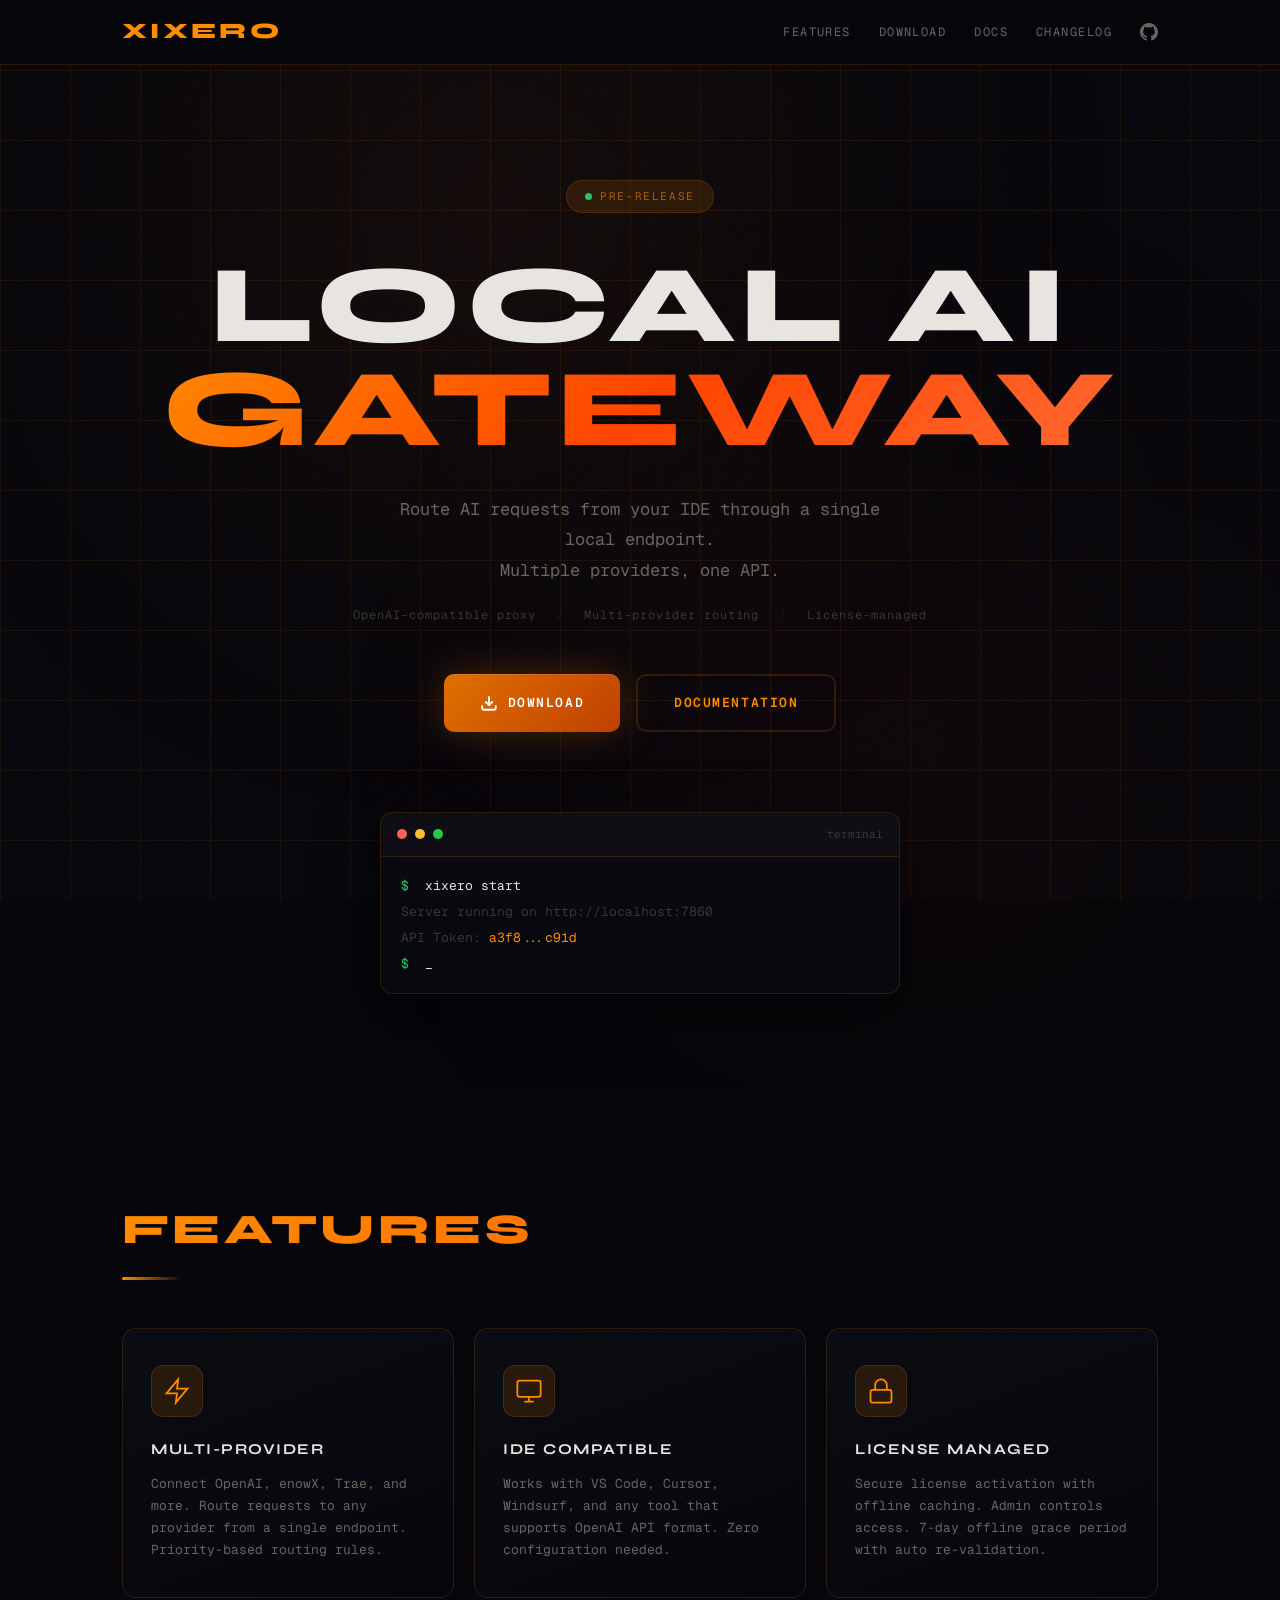
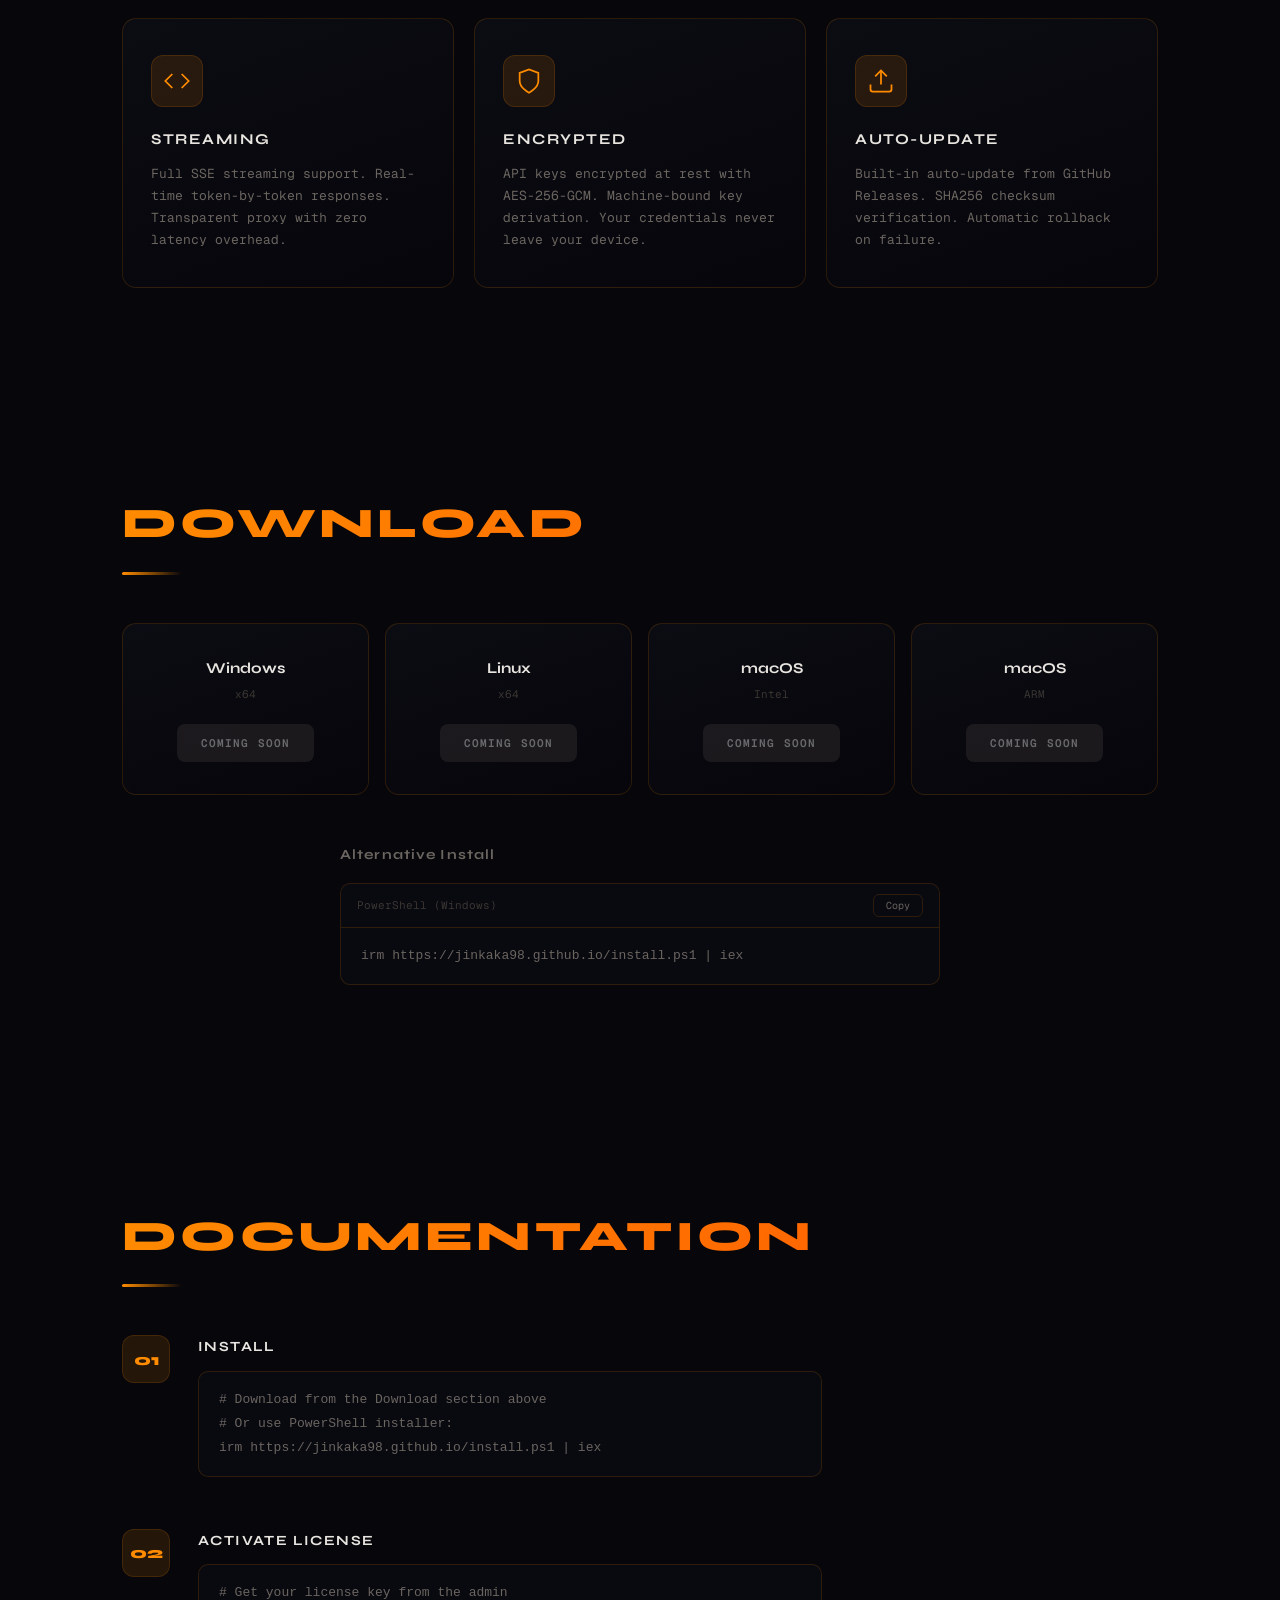
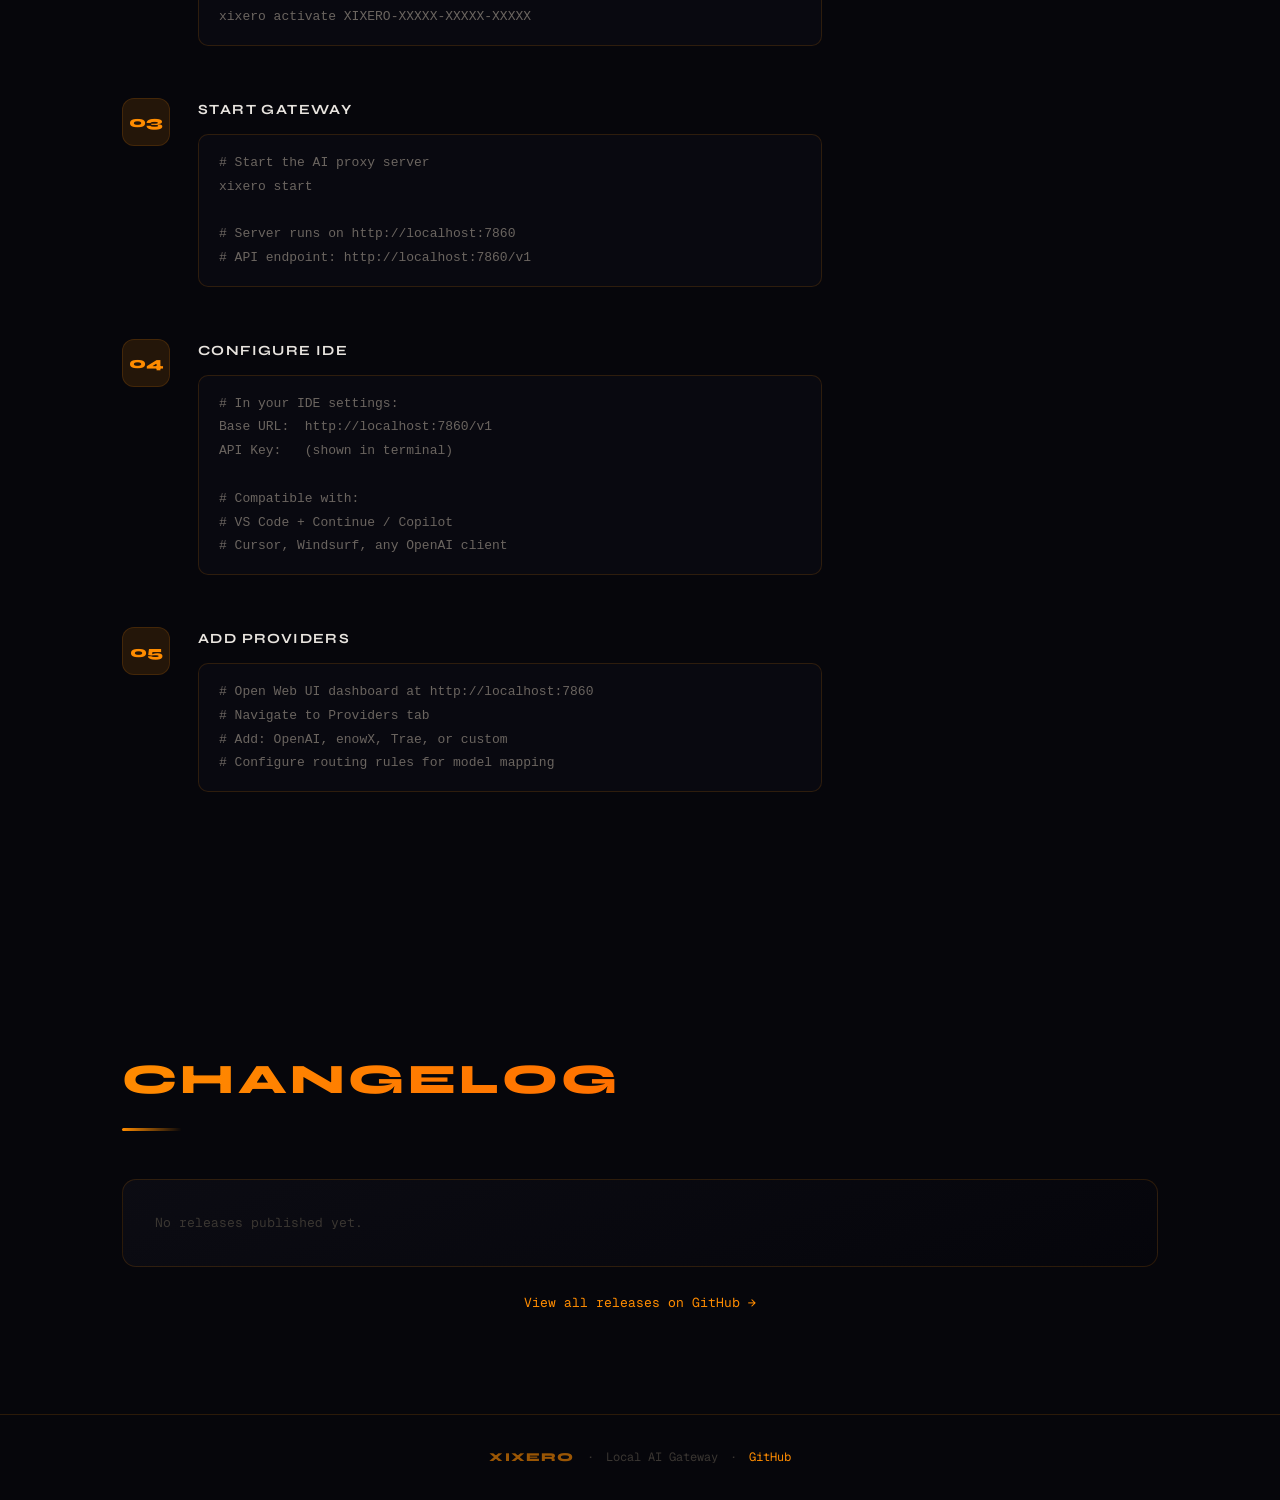
==== index.html @ 948c3a6a "up up" ====
<!DOCTYPE html>
<html lang="en">
<head>
  <meta charset="UTF-8">
  <meta name="viewport" content="width=device-width, initial-scale=1.0">
  <meta name="description" content="Xixero - Local AI Gateway. Route AI requests from your IDE through a single local endpoint. Multiple providers, one API.">
  <meta name="theme-color" content="#0a0a0f">
  <meta property="og:title" content="Xixero - Local AI Gateway">
  <meta property="og:description" content="Route AI requests from your IDE through a single local endpoint.">
  <meta property="og:type" content="website">
  <meta property="og:url" content="https://jinkaka98.github.io">
  <link rel="icon" href="icon/favicon.ico" type="image/x-icon">
  <link rel="apple-touch-icon" href="icon/apple-touch-icon.png">
  <link rel="preconnect" href="https://fonts.googleapis.com">
  <link rel="preconnect" href="https://fonts.gstatic.com" crossorigin>
  <link href="https://fonts.googleapis.com/css2?family=Syne:wght@400;600;700;800&family=Geist+Mono:wght@300;400;500;600;700&display=swap" rel="stylesheet">
  <title>Xixero - Local AI Gateway</title>
  <link rel="stylesheet" href="style.css">
</head>
<body>
  <!-- Background layers -->
  <div class="bg-grid"></div>
  <div class="bg-glow bg-glow--1"></div>
  <div class="bg-glow bg-glow--2"></div>
  <div class="bg-noise"></div>

  <!-- Navigation -->
  <nav class="nav" id="nav">
    <div class="nav__inner">
      <a href="#" class="nav__logo">XIXERO</a>
      <div class="nav__links">
        <a href="#features" class="nav__link">Features</a>
        <a href="#download" class="nav__link">Download</a>
        <a href="#docs" class="nav__link">Docs</a>
        <a href="#changelog" class="nav__link">Changelog</a>
        <a href="https://github.com/jinkaka98/xixero" target="_blank" rel="noopener" class="nav__link nav__link--gh">
          <svg width="18" height="18" viewBox="0 0 24 24" fill="currentColor"><path d="M12 0c-6.626 0-12 5.373-12 12 0 5.302 3.438 9.8 8.207 11.387.599.111.793-.261.793-.577v-2.234c-3.338.726-4.033-1.416-4.033-1.416-.546-1.387-1.333-1.756-1.333-1.756-1.089-.745.083-.729.083-.729 1.205.084 1.839 1.237 1.839 1.237 1.07 1.834 2.807 1.304 3.492.997.107-.775.418-1.305.762-1.604-2.665-.305-5.467-1.334-5.467-5.931 0-1.311.469-2.381 1.236-3.221-.124-.303-.535-1.524.117-3.176 0 0 1.008-.322 3.301 1.23.957-.266 1.983-.399 3.003-.404 1.02.005 2.047.138 3.006.404 2.291-1.552 3.297-1.23 3.297-1.23.653 1.653.242 2.874.118 3.176.77.84 1.235 1.911 1.235 3.221 0 4.609-2.807 5.624-5.479 5.921.43.372.823 1.102.823 2.222v3.293c0 .319.192.694.801.576 4.765-1.589 8.199-6.086 8.199-11.386 0-6.627-5.373-12-12-12z"/></svg>
        </a>
      </div>
    </div>
  </nav>

  <!-- Hero -->
  <section class="hero">
    <div class="hero__badge reveal" style="--delay: 0s">
      <span class="hero__badge-dot"></span>
      <span id="version-badge">LOADING...</span>
    </div>

    <h1 class="hero__title reveal" style="--delay: 0.1s">
      <span class="hero__title-line">LOCAL AI</span>
      <span class="hero__title-line hero__title-line--accent">GATEWAY</span>
    </h1>

    <p class="hero__subtitle reveal" style="--delay: 0.25s">
      Route AI requests from your IDE through a single local endpoint.<br>
      Multiple providers, one API.
    </p>

    <div class="hero__meta reveal" style="--delay: 0.35s">
      <span>OpenAI-compatible proxy</span>
      <span class="hero__meta-sep">/</span>
      <span>Multi-provider routing</span>
      <span class="hero__meta-sep">/</span>
      <span>License-managed</span>
    </div>

    <div class="hero__actions reveal" style="--delay: 0.45s">
      <a href="#download" class="btn btn--primary">
        <svg width="18" height="18" viewBox="0 0 24 24" fill="none" stroke="currentColor" stroke-width="2.5"><path d="M21 15v4a2 2 0 01-2 2H5a2 2 0 01-2-2v-4"/><polyline points="7 10 12 15 17 10"/><line x1="12" y1="15" x2="12" y2="3"/></svg>
        Download
      </a>
      <a href="#docs" class="btn btn--outline">Documentation</a>
    </div>

    <!-- Decorative terminal snippet -->
    <div class="hero__terminal reveal" style="--delay: 0.6s">
      <div class="terminal__bar">
        <span class="terminal__dot terminal__dot--r"></span>
        <span class="terminal__dot terminal__dot--y"></span>
        <span class="terminal__dot terminal__dot--g"></span>
        <span class="terminal__title">terminal</span>
      </div>
      <div class="terminal__body">
        <div class="terminal__line"><span class="t-prompt">$</span> xixero start</div>
        <div class="terminal__line t-dim">Server running on http://localhost:7860</div>
        <div class="terminal__line t-dim">API Token: <span class="t-accent">a3f8...c91d</span></div>
        <div class="terminal__line"><span class="t-prompt">$</span> <span class="t-cursor">_</span></div>
      </div>
    </div>
  </section>

  <!-- Features -->
  <section class="features" id="features">
    <h2 class="section__title reveal">FEATURES</h2>
    <div class="section__line reveal"></div>

    <div class="features__grid">
      <div class="feature-card reveal" style="--delay: 0.1s">
        <div class="feature-card__icon">
          <svg width="28" height="28" viewBox="0 0 24 24" fill="none" stroke="currentColor" stroke-width="1.5"><path d="M13 2L3 14h9l-1 8 10-12h-9l1-8z"/></svg>
        </div>
        <h3 class="feature-card__title">MULTI-PROVIDER</h3>
        <p class="feature-card__desc">Connect OpenAI, enowX, Trae, and more. Route requests to any provider from a single endpoint. Priority-based routing rules.</p>
      </div>

      <div class="feature-card reveal" style="--delay: 0.2s">
        <div class="feature-card__icon">
          <svg width="28" height="28" viewBox="0 0 24 24" fill="none" stroke="currentColor" stroke-width="1.5"><rect x="2" y="3" width="20" height="14" rx="2"/><line x1="8" y1="21" x2="16" y2="21"/><line x1="12" y1="17" x2="12" y2="21"/></svg>
        </div>
        <h3 class="feature-card__title">IDE COMPATIBLE</h3>
        <p class="feature-card__desc">Works with VS Code, Cursor, Windsurf, and any tool that supports OpenAI API format. Zero configuration needed.</p>
      </div>

      <div class="feature-card reveal" style="--delay: 0.3s">
        <div class="feature-card__icon">
          <svg width="28" height="28" viewBox="0 0 24 24" fill="none" stroke="currentColor" stroke-width="1.5"><rect x="3" y="11" width="18" height="11" rx="2"/><path d="M7 11V7a5 5 0 0110 0v4"/></svg>
        </div>
        <h3 class="feature-card__title">LICENSE MANAGED</h3>
        <p class="feature-card__desc">Secure license activation with offline caching. Admin controls access. 7-day offline grace period with auto re-validation.</p>
      </div>

      <div class="feature-card reveal" style="--delay: 0.4s">
        <div class="feature-card__icon">
          <svg width="28" height="28" viewBox="0 0 24 24" fill="none" stroke="currentColor" stroke-width="1.5"><polyline points="16 18 22 12 16 6"/><polyline points="8 6 2 12 8 18"/></svg>
        </div>
        <h3 class="feature-card__title">STREAMING</h3>
        <p class="feature-card__desc">Full SSE streaming support. Real-time token-by-token responses. Transparent proxy with zero latency overhead.</p>
      </div>

      <div class="feature-card reveal" style="--delay: 0.5s">
        <div class="feature-card__icon">
          <svg width="28" height="28" viewBox="0 0 24 24" fill="none" stroke="currentColor" stroke-width="1.5"><path d="M12 22s8-4 8-10V5l-8-3-8 3v7c0 6 8 10 8 10z"/></svg>
        </div>
        <h3 class="feature-card__title">ENCRYPTED</h3>
        <p class="feature-card__desc">API keys encrypted at rest with AES-256-GCM. Machine-bound key derivation. Your credentials never leave your device.</p>
      </div>

      <div class="feature-card reveal" style="--delay: 0.6s">
        <div class="feature-card__icon">
          <svg width="28" height="28" viewBox="0 0 24 24" fill="none" stroke="currentColor" stroke-width="1.5"><path d="M21 15v4a2 2 0 01-2 2H5a2 2 0 01-2-2v-4"/><polyline points="17 8 12 3 7 8"/><line x1="12" y1="3" x2="12" y2="15"/></svg>
        </div>
        <h3 class="feature-card__title">AUTO-UPDATE</h3>
        <p class="feature-card__desc">Built-in auto-update from GitHub Releases. SHA256 checksum verification. Automatic rollback on failure.</p>
      </div>
    </div>
  </section>

  <!-- Download -->
  <section class="download" id="download">
    <h2 class="section__title reveal">DOWNLOAD</h2>
    <div class="section__line reveal"></div>

    <div class="download__grid" id="download-grid">
      <!-- Populated by JS -->
    </div>

    <p class="download__info reveal" id="release-info"></p>

    <div class="download__alt reveal">
      <h3>Alternative Install</h3>
      <div class="code-block">
        <div class="code-block__header">
          <span>PowerShell (Windows)</span>
          <button class="code-block__copy" onclick="copyCode(this)">Copy</button>
        </div>
        <pre><code>irm https://jinkaka98.github.io/install.ps1 | iex</code></pre>
      </div>
    </div>
  </section>

  <!-- Docs -->
  <section class="docs" id="docs">
    <h2 class="section__title reveal">DOCUMENTATION</h2>
    <div class="section__line reveal"></div>

    <div class="docs__steps">
      <div class="doc-step reveal" style="--delay: 0.1s">
        <div class="doc-step__num">01</div>
        <div class="doc-step__content">
          <h3>INSTALL</h3>
          <div class="code-block">
            <pre><code># Download from the Download section above
# Or use PowerShell installer:
irm https://jinkaka98.github.io/install.ps1 | iex</code></pre>
          </div>
        </div>
      </div>

      <div class="doc-step reveal" style="--delay: 0.2s">
        <div class="doc-step__num">02</div>
        <div class="doc-step__content">
          <h3>ACTIVATE LICENSE</h3>
          <div class="code-block">
            <pre><code># Get your license key from the admin
xixero activate XIXERO-XXXXX-XXXXX-XXXXX</code></pre>
          </div>
        </div>
      </div>

      <div class="doc-step reveal" style="--delay: 0.3s">
        <div class="doc-step__num">03</div>
        <div class="doc-step__content">
          <h3>START GATEWAY</h3>
          <div class="code-block">
            <pre><code># Start the AI proxy server
xixero start

# Server runs on http://localhost:7860
# API endpoint: http://localhost:7860/v1</code></pre>
          </div>
        </div>
      </div>

      <div class="doc-step reveal" style="--delay: 0.4s">
        <div class="doc-step__num">04</div>
        <div class="doc-step__content">
          <h3>CONFIGURE IDE</h3>
          <div class="code-block">
            <pre><code># In your IDE settings:
Base URL:  http://localhost:7860/v1
API Key:   (shown in terminal)

# Compatible with:
# VS Code + Continue / Copilot
# Cursor, Windsurf, any OpenAI client</code></pre>
          </div>
        </div>
      </div>

      <div class="doc-step reveal" style="--delay: 0.5s">
        <div class="doc-step__num">05</div>
        <div class="doc-step__content">
          <h3>ADD PROVIDERS</h3>
          <div class="code-block">
            <pre><code># Open Web UI dashboard at http://localhost:7860
# Navigate to Providers tab
# Add: OpenAI, enowX, Trae, or custom
# Configure routing rules for model mapping</code></pre>
          </div>
        </div>
      </div>
    </div>
  </section>

  <!-- Changelog -->
  <section class="changelog" id="changelog">
    <h2 class="section__title reveal">CHANGELOG</h2>
    <div class="section__line reveal"></div>
    <div id="changelog-content" class="changelog__content reveal">
      <p class="changelog__loading">Loading latest release...</p>
    </div>
    <div class="changelog__link reveal">
      <a href="https://github.com/jinkaka98/xixero/releases" target="_blank" rel="noopener">View all releases on GitHub &rarr;</a>
    </div>
  </section>

  <!-- Footer -->
  <footer class="footer">
    <div class="footer__inner">
      <span class="footer__logo">XIXERO</span>
      <span class="footer__sep">&middot;</span>
      <span>Local AI Gateway</span>
      <span class="footer__sep">&middot;</span>
      <a href="https://github.com/jinkaka98/xixero" target="_blank" rel="noopener">GitHub</a>
    </div>
  </footer>

  <script src="app.js"></script>
</body>
</html>
---- style.css ----
/* ═══════════════════════════════════════════
   XIXERO — Landing Page
   Aesthetic: Cyberpunk Terminal / Industrial
   Palette: Deep void + amber/orange neon
   ═══════════════════════════════════════════ */

:root {
  --c-bg: #06060b;
  --c-surface: #0d0d14;
  --c-border: rgba(255, 140, 0, 0.15);
  --c-border-hover: rgba(255, 140, 0, 0.35);
  --c-accent: #ff8c00;
  --c-accent-dim: rgba(255, 140, 0, 0.6);
  --c-accent-glow: rgba(255, 140, 0, 0.12);
  --c-red: #ff4444;
  --c-green: #22c55e;
  --c-text: #e8e4df;
  --c-text-dim: #6b6560;
  --c-text-muted: #3a3632;
  --font-display: 'Syne', sans-serif;
  --font-mono: 'Geist Mono', 'Fira Code', 'Cascadia Code', monospace;
  --ease: cubic-bezier(0.16, 1, 0.3, 1);
  --max-w: 1100px;
}

*, *::before, *::after { box-sizing: border-box; margin: 0; padding: 0; }

html { scroll-behavior: smooth; scroll-padding-top: 80px; }

body {
  background: var(--c-bg);
  color: var(--c-text);
  font-family: var(--font-mono);
  font-size: 14px;
  line-height: 1.7;
  overflow-x: hidden;
  -webkit-font-smoothing: antialiased;
}

::selection { background: var(--c-accent); color: var(--c-bg); }

a { color: var(--c-accent); text-decoration: none; transition: color 0.2s; }
a:hover { color: #ffaa44; }

/* ─── Background Layers ─── */

.bg-grid {
  position: fixed; inset: 0; z-index: 0; opacity: 0.08; pointer-events: none;
  background-image:
    linear-gradient(to right, var(--c-accent) 1px, transparent 1px),
    linear-gradient(to bottom, var(--c-accent) 1px, transparent 1px);
  background-size: 70px 70px;
  animation: gridDrift 30s linear infinite;
}

.bg-glow {
  position: fixed; border-radius: 50%; pointer-events: none; z-index: 0;
  filter: blur(160px);
}
.bg-glow--1 { top: -10%; left: 15%; width: 600px; height: 600px; background: rgba(255, 100, 0, 0.07); }
.bg-glow--2 { bottom: -10%; right: 10%; width: 500px; height: 500px; background: rgba(200, 50, 0, 0.06); }

.bg-noise {
  position: fixed; inset: 0; z-index: 1; pointer-events: none; opacity: 0.03;
  background-image: url("data:image/svg+xml,%3Csvg viewBox='0 0 256 256' xmlns='http://www.w3.org/2000/svg'%3E%3Cfilter id='n'%3E%3CfeTurbulence type='fractalNoise' baseFrequency='0.9' numOctaves='4' stitchTiles='stitch'/%3E%3C/filter%3E%3Crect width='100%25' height='100%25' filter='url(%23n)'/%3E%3C/svg%3E");
  background-repeat: repeat;
  background-size: 256px;
}

/* ─── Navigation ─── */

.nav {
  position: fixed; top: 0; left: 0; right: 0; z-index: 100;
  border-bottom: 1px solid var(--c-border);
  background: rgba(6, 6, 11, 0.8);
  backdrop-filter: blur(20px); -webkit-backdrop-filter: blur(20px);
}

.nav__inner {
  max-width: var(--max-w); margin: 0 auto; padding: 0 32px;
  display: flex; align-items: center; justify-content: space-between;
  height: 64px;
}

.nav__logo {
  font-family: var(--font-display); font-weight: 800; font-size: 22px;
  letter-spacing: 0.15em; color: var(--c-accent) !important;
}

.nav__links { display: flex; align-items: center; gap: 28px; }

.nav__link {
  font-size: 12px; text-transform: uppercase; letter-spacing: 0.12em;
  color: var(--c-text-dim) !important; transition: color 0.25s;
}
.nav__link:hover { color: var(--c-text) !important; }
.nav__link--gh { display: flex; }

/* ─── Hero ─── */

.hero {
  position: relative; z-index: 2;
  max-width: var(--max-w); margin: 0 auto; padding: 180px 32px 100px;
  text-align: center;
}

.hero__badge {
  display: inline-flex; align-items: center; gap: 8px;
  padding: 6px 18px; border-radius: 100px;
  background: var(--c-accent-glow); border: 1px solid var(--c-border);
  font-size: 11px; letter-spacing: 0.15em; text-transform: uppercase;
  color: var(--c-accent-dim); margin-bottom: 40px;
}

.hero__badge-dot {
  width: 7px; height: 7px; border-radius: 50%;
  background: var(--c-green);
  animation: pulse 2s ease-in-out infinite;
}

.hero__title {
  font-family: var(--font-display); font-weight: 800;
  line-height: 0.95; margin-bottom: 32px;
}

.hero__title-line {
  display: block; font-size: clamp(52px, 10vw, 110px);
  letter-spacing: 0.04em; color: var(--c-text);
}

.hero__title-line--accent {
  background: linear-gradient(135deg, #ff8c00, #ff4500, #ff6b35);
  -webkit-background-clip: text; background-clip: text;
  -webkit-text-fill-color: transparent;
}

.hero__subtitle {
  font-size: 17px; color: var(--c-text-dim); max-width: 520px;
  margin: 0 auto 20px; line-height: 1.8; font-family: var(--font-mono);
}

.hero__meta {
  font-size: 12px; color: var(--c-text-muted); letter-spacing: 0.08em;
  margin-bottom: 48px;
}
.hero__meta-sep { margin: 0 12px; opacity: 0.4; }

.hero__actions { display: flex; gap: 16px; justify-content: center; margin-bottom: 80px; }

/* ─── Buttons ─── */

.btn {
  display: inline-flex; align-items: center; gap: 10px;
  padding: 16px 36px; border-radius: 10px;
  font-family: var(--font-mono); font-size: 13px; font-weight: 600;
  text-transform: uppercase; letter-spacing: 0.12em;
  transition: all 0.3s var(--ease); cursor: pointer; border: none;
}

.btn--primary {
  background: linear-gradient(135deg, #e07000, #c04000);
  color: #fff;
  box-shadow: 0 0 40px rgba(255, 120, 0, 0.25), inset 0 1px 0 rgba(255,255,255,0.1);
}
.btn--primary:hover {
  color: #fff !important;
  box-shadow: 0 0 60px rgba(255, 120, 0, 0.4), inset 0 1px 0 rgba(255,255,255,0.15);
  transform: translateY(-2px);
}

.btn--outline {
  background: transparent; color: var(--c-accent) !important;
  border: 2px solid var(--c-border);
}
.btn--outline:hover {
  border-color: var(--c-border-hover);
  background: var(--c-accent-glow);
  transform: translateY(-2px);
}

/* ─── Terminal ─── */

.hero__terminal {
  max-width: 520px; margin: 0 auto;
  border: 1px solid var(--c-border); border-radius: 12px;
  overflow: hidden; text-align: left;
  background: rgba(10, 10, 18, 0.7);
  backdrop-filter: blur(10px);
  box-shadow: 0 20px 60px rgba(0,0,0,0.5);
}

.terminal__bar {
  display: flex; align-items: center; gap: 8px;
  padding: 12px 16px; border-bottom: 1px solid var(--c-border);
  background: rgba(255,255,255,0.02);
}

.terminal__dot { width: 10px; height: 10px; border-radius: 50%; }
.terminal__dot--r { background: #ff5f57; }
.terminal__dot--y { background: #febc2e; }
.terminal__dot--g { background: #28c840; }
.terminal__title { margin-left: auto; font-size: 11px; color: var(--c-text-muted); }

.terminal__body { padding: 16px 20px; }
.terminal__line { padding: 2px 0; font-size: 13px; }
.t-prompt { color: var(--c-green); margin-right: 8px; }
.t-dim { color: var(--c-text-muted); }
.t-accent { color: var(--c-accent); }
.t-cursor { animation: blink 1s step-end infinite; }

/* ─── Sections ─── */

.section__title {
  font-family: var(--font-display); font-weight: 800;
  font-size: clamp(28px, 5vw, 42px); letter-spacing: 0.08em;
  background: linear-gradient(135deg, #ff8c00, #ff5500);
  -webkit-background-clip: text; background-clip: text;
  -webkit-text-fill-color: transparent;
}

.section__line {
  width: 60px; height: 3px; border-radius: 3px;
  background: linear-gradient(90deg, var(--c-accent), transparent);
  margin-top: 12px; margin-bottom: 48px;
}

/* ─── Features ─── */

.features {
  position: relative; z-index: 2;
  max-width: var(--max-w); margin: 0 auto; padding: 100px 32px;
}

.features__grid {
  display: grid; grid-template-columns: repeat(3, 1fr); gap: 20px;
}

.feature-card {
  padding: 36px 28px; border-radius: 14px;
  border: 1px solid var(--c-border);
  background: linear-gradient(160deg, rgba(13,13,20,0.9), rgba(6,6,11,0.9));
  transition: all 0.35s var(--ease);
  position: relative; overflow: hidden;
}

.feature-card::before {
  content: ''; position: absolute; top: 0; right: 0;
  width: 120px; height: 120px; border-radius: 50%;
  background: var(--c-accent-glow); filter: blur(50px);
  opacity: 0; transition: opacity 0.4s;
}

.feature-card:hover {
  border-color: var(--c-border-hover);
  transform: translateY(-4px);
}
.feature-card:hover::before { opacity: 1; }

.feature-card__icon {
  width: 52px; height: 52px; border-radius: 12px;
  display: flex; align-items: center; justify-content: center;
  background: var(--c-accent-glow); border: 1px solid var(--c-border);
  color: var(--c-accent); margin-bottom: 20px;
}

.feature-card__title {
  font-family: var(--font-display); font-weight: 700;
  font-size: 15px; letter-spacing: 0.1em; margin-bottom: 10px;
}

.feature-card__desc { font-size: 13px; color: var(--c-text-dim); line-height: 1.7; }

/* ─── Download ─── */

.download {
  position: relative; z-index: 2;
  max-width: var(--max-w); margin: 0 auto; padding: 100px 32px;
}

.download__grid {
  display: grid; grid-template-columns: repeat(4, 1fr); gap: 16px;
  margin-bottom: 24px;
}

.dl-card {
  padding: 32px 20px; border-radius: 14px; text-align: center;
  border: 1px solid var(--c-border);
  background: linear-gradient(160deg, rgba(13,13,20,0.9), rgba(6,6,11,0.9));
  transition: all 0.3s var(--ease);
}
.dl-card:hover { border-color: var(--c-border-hover); transform: translateY(-3px); }

.dl-card__os { font-family: var(--font-display); font-weight: 700; font-size: 15px; margin-bottom: 4px; }
.dl-card__arch { font-size: 11px; color: var(--c-text-muted); margin-bottom: 20px; }

.dl-card__btn {
  display: inline-block; padding: 10px 24px; border-radius: 8px;
  font-size: 11px; font-weight: 600; letter-spacing: 0.1em; text-transform: uppercase;
  background: linear-gradient(135deg, #e07000, #c04000);
  color: #fff !important; transition: all 0.25s;
}
.dl-card__btn:hover { box-shadow: 0 0 25px rgba(255,120,0,0.3); transform: translateY(-1px); }
.dl-card__btn--disabled { background: var(--c-text-muted); pointer-events: none; opacity: 0.4; }

.download__info { text-align: center; font-size: 12px; color: var(--c-text-muted); }

.download__alt {
  max-width: 600px; margin: 48px auto 0;
}
.download__alt h3 {
  font-family: var(--font-display); font-size: 14px; letter-spacing: 0.08em;
  color: var(--c-text-dim); margin-bottom: 16px;
}

/* ─── Code Block ─── */

.code-block {
  border: 1px solid var(--c-border); border-radius: 10px; overflow: hidden;
  background: rgba(10, 10, 18, 0.8); margin-bottom: 16px;
}

.code-block__header {
  display: flex; justify-content: space-between; align-items: center;
  padding: 10px 16px; border-bottom: 1px solid var(--c-border);
  font-size: 11px; color: var(--c-text-muted);
}

.code-block__copy {
  background: none; border: 1px solid var(--c-border); border-radius: 6px;
  padding: 4px 12px; font-size: 10px; color: var(--c-text-dim);
  cursor: pointer; font-family: var(--font-mono); transition: all 0.2s;
}
.code-block__copy:hover { border-color: var(--c-accent); color: var(--c-accent); }

.code-block pre { padding: 16px 20px; overflow-x: auto; }
.code-block code { font-size: 13px; color: var(--c-text-dim); line-height: 1.8; }

/* ─── Docs ─── */

.docs {
  position: relative; z-index: 2;
  max-width: var(--max-w); margin: 0 auto; padding: 100px 32px;
}

.docs__steps { max-width: 700px; }

.doc-step {
  display: flex; gap: 28px; margin-bottom: 36px;
}

.doc-step__num {
  flex-shrink: 0; width: 48px; height: 48px; border-radius: 12px;
  display: flex; align-items: center; justify-content: center;
  background: var(--c-accent-glow); border: 1px solid var(--c-border);
  font-family: var(--font-display); font-weight: 800; font-size: 16px;
  color: var(--c-accent);
}

.doc-step__content { flex: 1; }
.doc-step__content h3 {
  font-family: var(--font-display); font-size: 14px; font-weight: 700;
  letter-spacing: 0.1em; margin-bottom: 12px;
}

/* ─── Changelog ─── */

.changelog {
  position: relative; z-index: 2;
  max-width: var(--max-w); margin: 0 auto; padding: 100px 32px;
}

.changelog__content {
  border: 1px solid var(--c-border); border-radius: 14px;
  background: linear-gradient(160deg, rgba(13,13,20,0.9), rgba(6,6,11,0.9));
  padding: 32px; margin-bottom: 24px;
}

.changelog__tag {
  display: inline-block; padding: 4px 14px; border-radius: 6px;
  background: var(--c-accent-glow); border: 1px solid var(--c-border);
  font-size: 13px; font-weight: 700; color: var(--c-accent);
  margin-right: 12px;
}

.changelog__date { font-size: 12px; color: var(--c-text-muted); }

.changelog__body {
  margin-top: 20px; font-size: 13px; color: var(--c-text-dim);
  line-height: 1.8; white-space: pre-wrap;
}

.changelog__loading { color: var(--c-text-muted); font-size: 13px; }

.changelog__link { text-align: center; }
.changelog__link a { font-size: 13px; }

/* ─── Footer ─── */

.footer {
  position: relative; z-index: 2;
  border-top: 1px solid var(--c-border);
  padding: 32px;
}

.footer__inner {
  max-width: var(--max-w); margin: 0 auto;
  display: flex; align-items: center; justify-content: center; gap: 12px;
  font-size: 12px; color: var(--c-text-muted);
}

.footer__logo {
  font-family: var(--font-display); font-weight: 800;
  letter-spacing: 0.1em; color: var(--c-accent-dim);
}

/* ─── Reveal Animation ─── */

.reveal {
  opacity: 0; transform: translateY(28px);
  transition: opacity 0.7s var(--ease), transform 0.7s var(--ease);
  transition-delay: var(--delay, 0s);
}
.reveal.visible { opacity: 1; transform: translateY(0); }

/* ─── Keyframes ─── */

@keyframes gridDrift {
  0% { transform: translate(0, 0); }
  100% { transform: translate(70px, 70px); }
}

@keyframes pulse {
  0%, 100% { opacity: 1; }
  50% { opacity: 0.4; }
}

@keyframes blink {
  0%, 100% { opacity: 1; }
  50% { opacity: 0; }
}

/* ─── Responsive ─── */

@media (max-width: 900px) {
  .features__grid { grid-template-columns: repeat(2, 1fr); }
  .download__grid { grid-template-columns: repeat(2, 1fr); }
}

@media (max-width: 600px) {
  .nav__links { gap: 16px; }
  .nav__link { font-size: 10px; }
  .hero { padding: 140px 20px 60px; }
  .hero__actions { flex-direction: column; align-items: center; }
  .features, .download, .docs, .changelog { padding: 60px 20px; }
  .features__grid { grid-template-columns: 1fr; }
  .download__grid { grid-template-columns: 1fr 1fr; }
  .doc-step { flex-direction: column; gap: 12px; }
  .hero__terminal { margin: 0 -8px; }
}
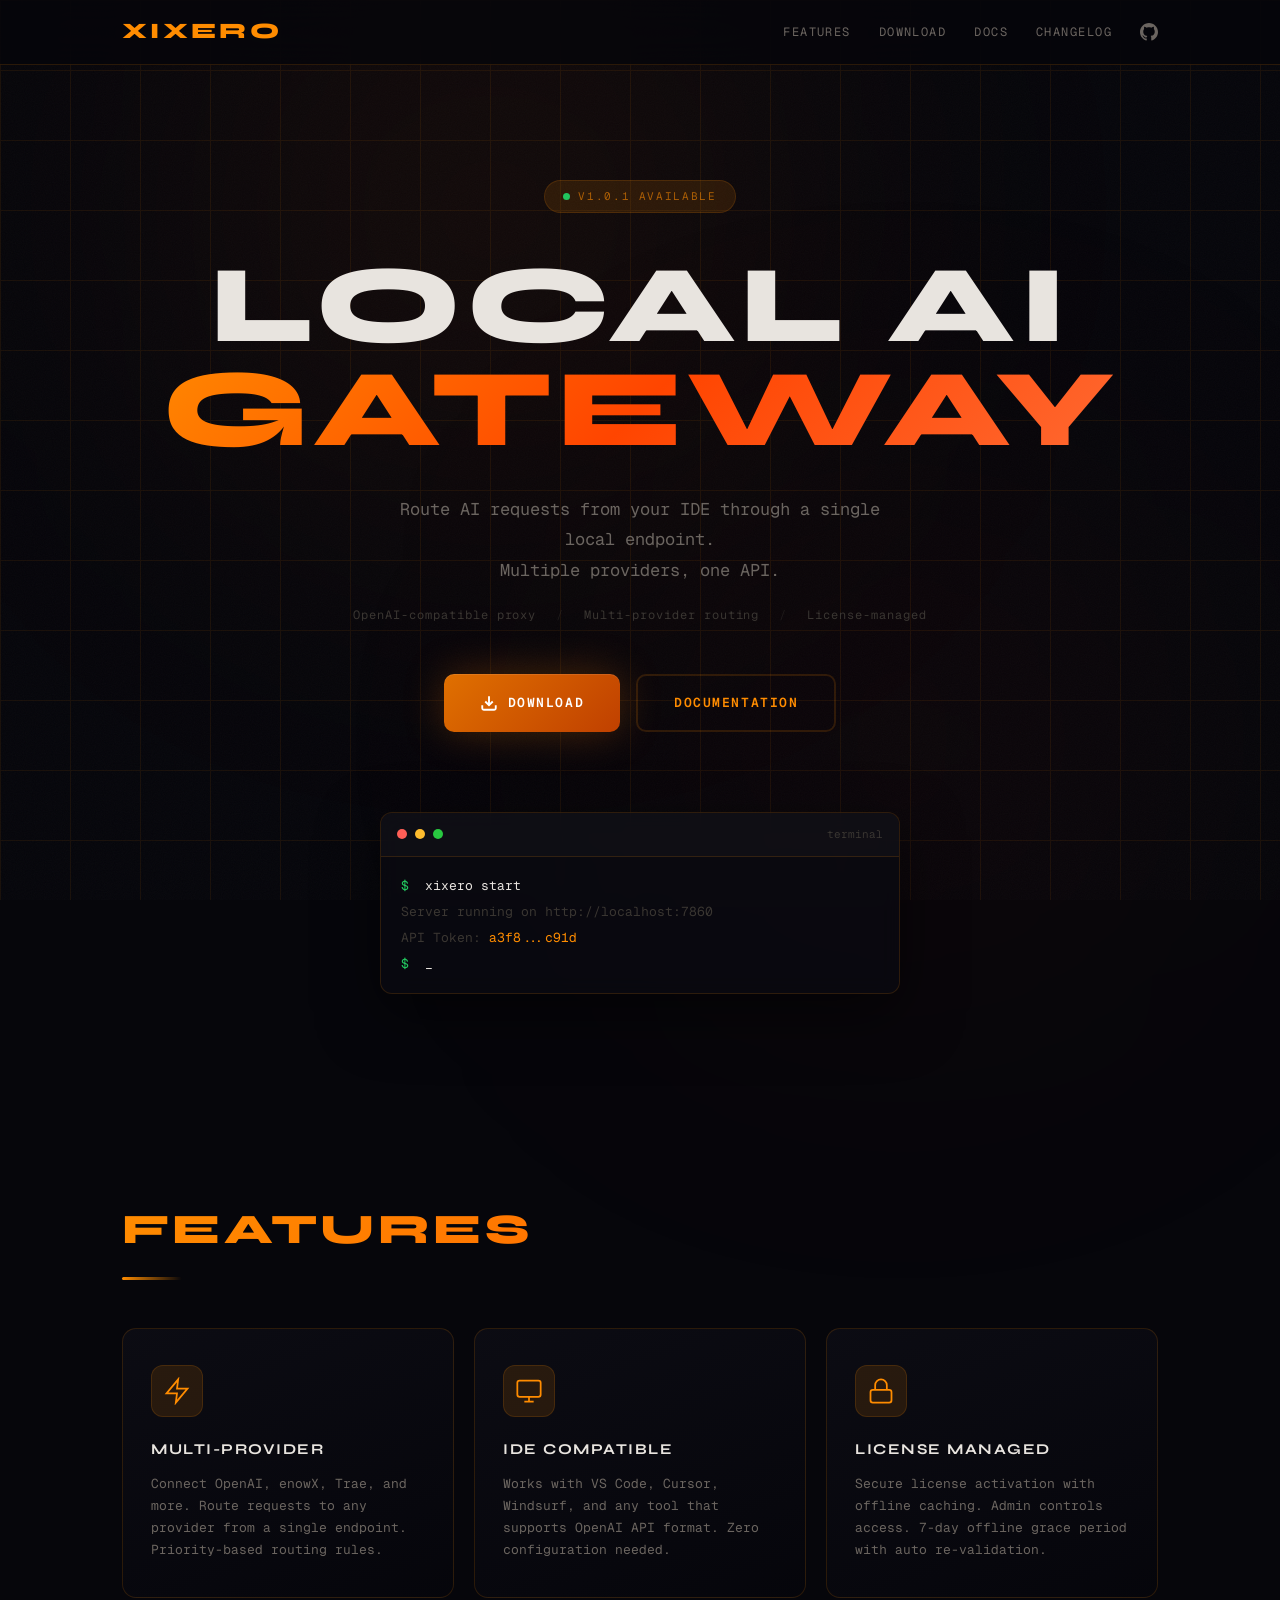
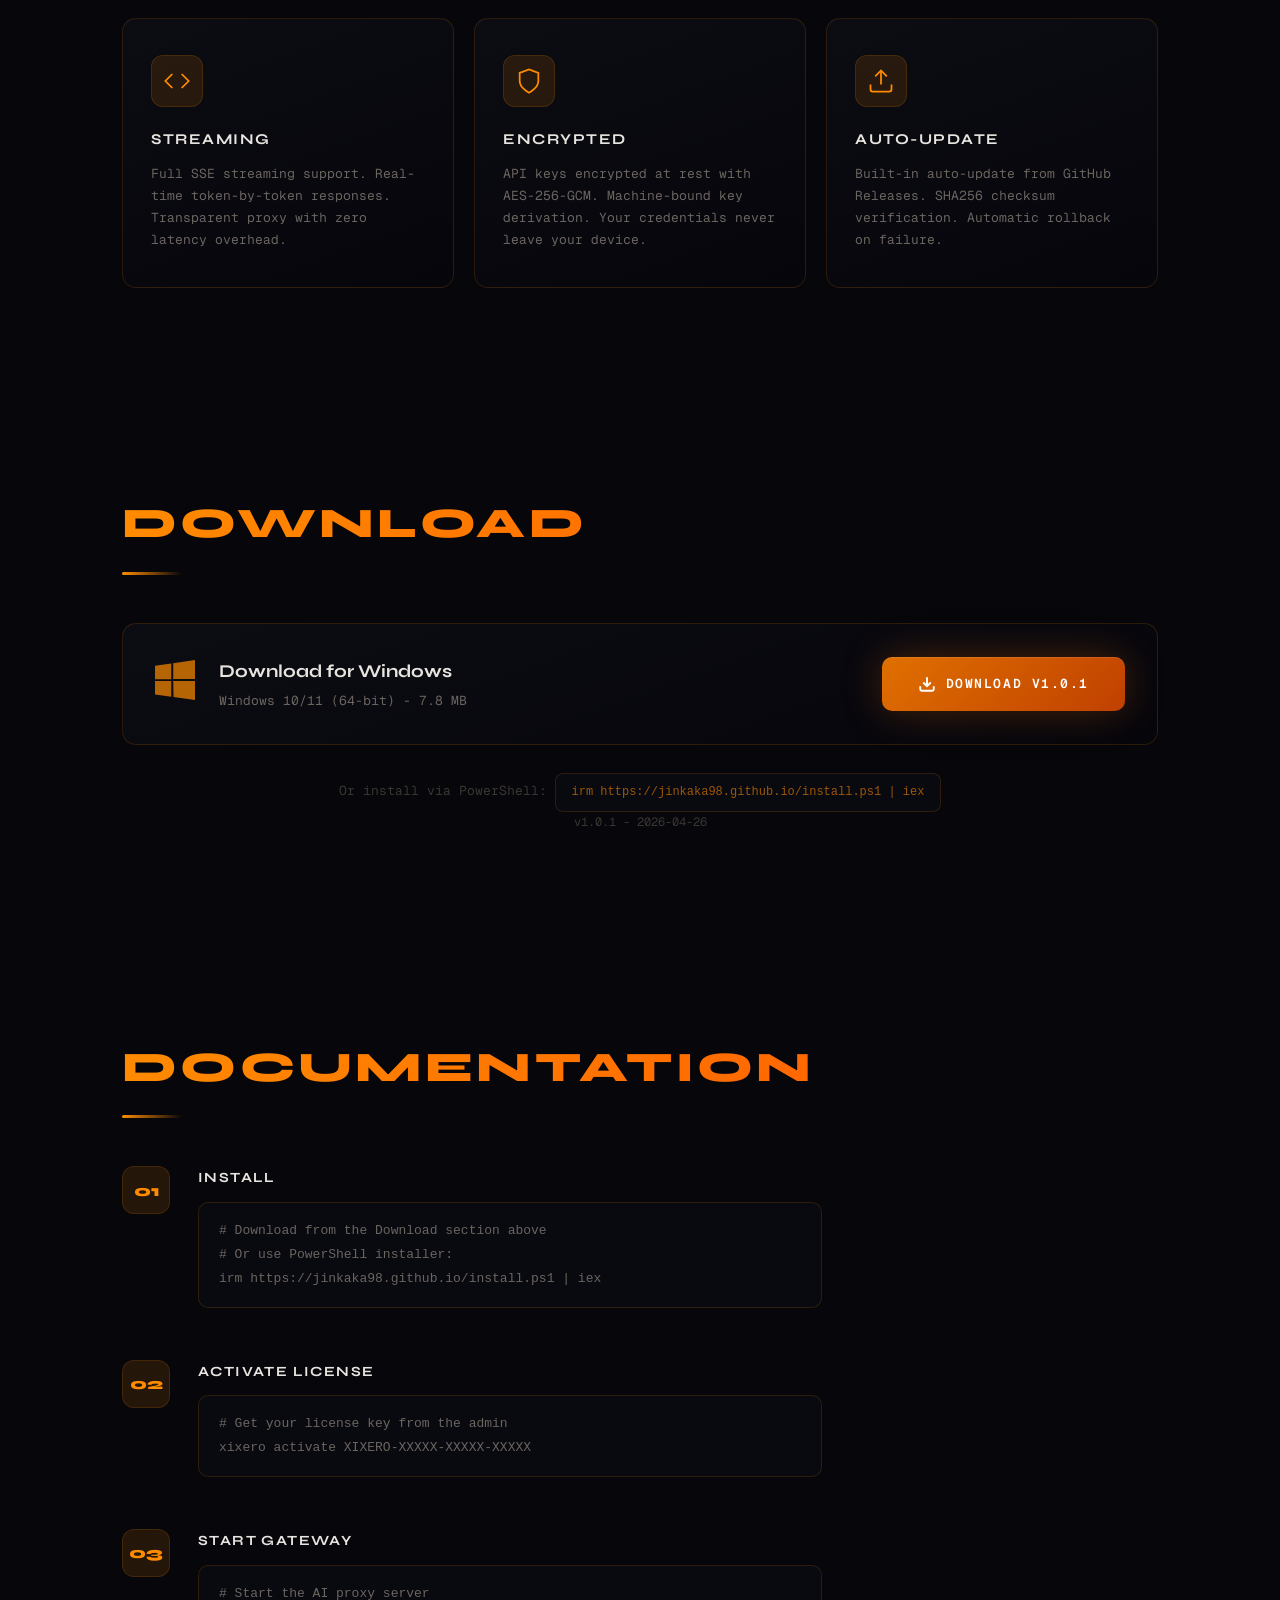
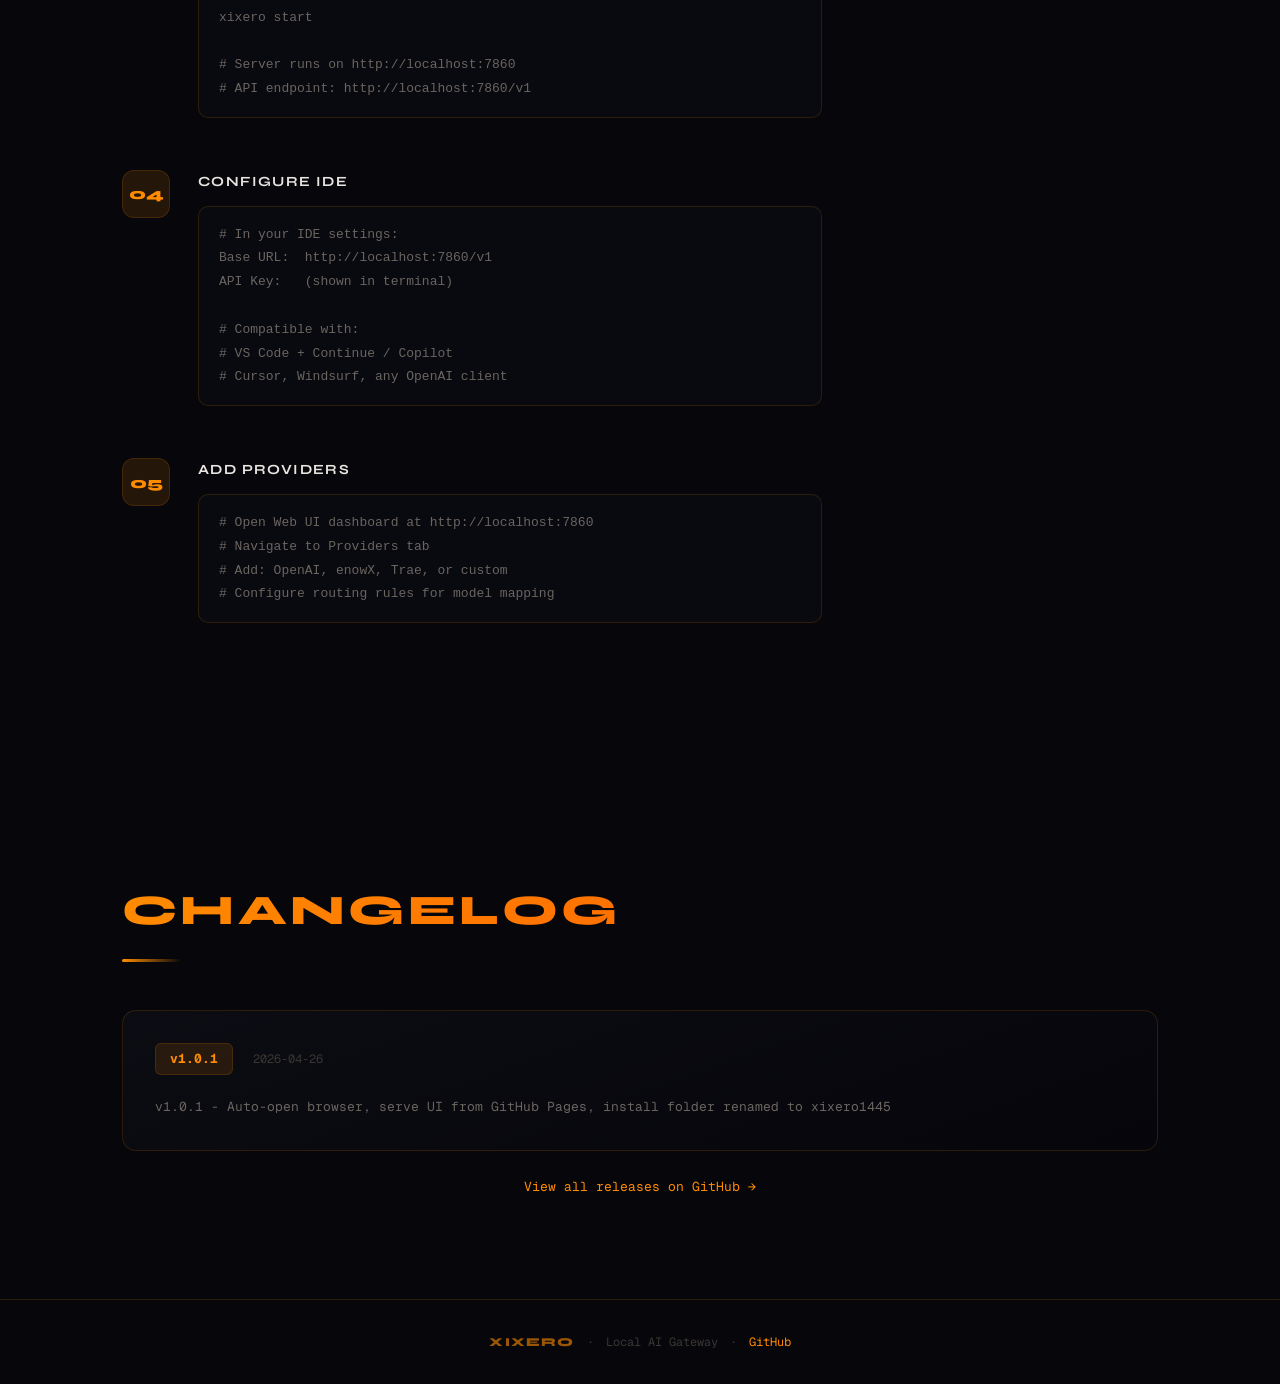
==== commit 7ed43fd6: "release: v1.0.1 - UI assets, Windows download, clean installer" ====
--- a/index.html
+++ b/index.html
@@ -151,22 +151,11 @@
     <h2 class="section__title reveal">DOWNLOAD</h2>
     <div class="section__line reveal"></div>
 
-    <div class="download__grid" id="download-grid">
-      <!-- Populated by JS -->
+    <div id="download-section" class="reveal" style="--delay: 0.1s">
+      <!-- Populated by JS - Windows only direct download -->
     </div>
 
     <p class="download__info reveal" id="release-info"></p>
-
-    <div class="download__alt reveal">
-      <h3>Alternative Install</h3>
-      <div class="code-block">
-        <div class="code-block__header">
-          <span>PowerShell (Windows)</span>
-          <button class="code-block__copy" onclick="copyCode(this)">Copy</button>
-        </div>
-        <pre><code>irm https://jinkaka98.github.io/install.ps1 | iex</code></pre>
-      </div>
-    </div>
   </section>
 
   <!-- Docs -->
--- a/style.css
+++ b/style.css
@@ -277,30 +277,30 @@
   max-width: var(--max-w); margin: 0 auto; padding: 100px 32px;
 }
 
-.download__grid {
-  display: grid; grid-template-columns: repeat(4, 1fr); gap: 16px;
-  margin-bottom: 24px;
-}
-
-.dl-card {
-  padding: 32px 20px; border-radius: 14px; text-align: center;
+.dl-main {
+  display: flex; align-items: center; gap: 24px;
+  padding: 32px; border-radius: 14px;
   border: 1px solid var(--c-border);
   background: linear-gradient(160deg, rgba(13,13,20,0.9), rgba(6,6,11,0.9));
-  transition: all 0.3s var(--ease);
-}
-.dl-card:hover { border-color: var(--c-border-hover); transform: translateY(-3px); }
-
-.dl-card__os { font-family: var(--font-display); font-weight: 700; font-size: 15px; margin-bottom: 4px; }
-.dl-card__arch { font-size: 11px; color: var(--c-text-muted); margin-bottom: 20px; }
-
-.dl-card__btn {
-  display: inline-block; padding: 10px 24px; border-radius: 8px;
-  font-size: 11px; font-weight: 600; letter-spacing: 0.1em; text-transform: uppercase;
-  background: linear-gradient(135deg, #e07000, #c04000);
-  color: #fff !important; transition: all 0.25s;
-}
-.dl-card__btn:hover { box-shadow: 0 0 25px rgba(255,120,0,0.3); transform: translateY(-1px); }
-.dl-card__btn--disabled { background: var(--c-text-muted); pointer-events: none; opacity: 0.4; }
+  margin-bottom: 20px; transition: all 0.3s var(--ease);
+}
+.dl-main:hover { border-color: var(--c-border-hover); }
+
+.dl-main__icon { color: var(--c-accent); flex-shrink: 0; opacity: 0.7; }
+.dl-main__info { flex: 1; }
+.dl-main__info h3 { font-family: var(--font-display); font-weight: 700; font-size: 18px; margin-bottom: 4px; }
+.dl-main__info p { font-size: 13px; color: var(--c-text-dim); }
+.dl-main__btn { flex-shrink: 0; white-space: nowrap; }
+
+.dl-alt {
+  text-align: center; font-size: 13px; color: var(--c-text-muted);
+  margin-top: 16px;
+}
+.dl-alt code {
+  display: inline-block; margin-top: 8px; padding: 8px 16px;
+  background: rgba(10,10,18,0.8); border: 1px solid var(--c-border);
+  border-radius: 8px; font-size: 12px; color: var(--c-accent-dim);
+}
 
 .download__info { text-align: center; font-size: 12px; color: var(--c-text-muted); }
 
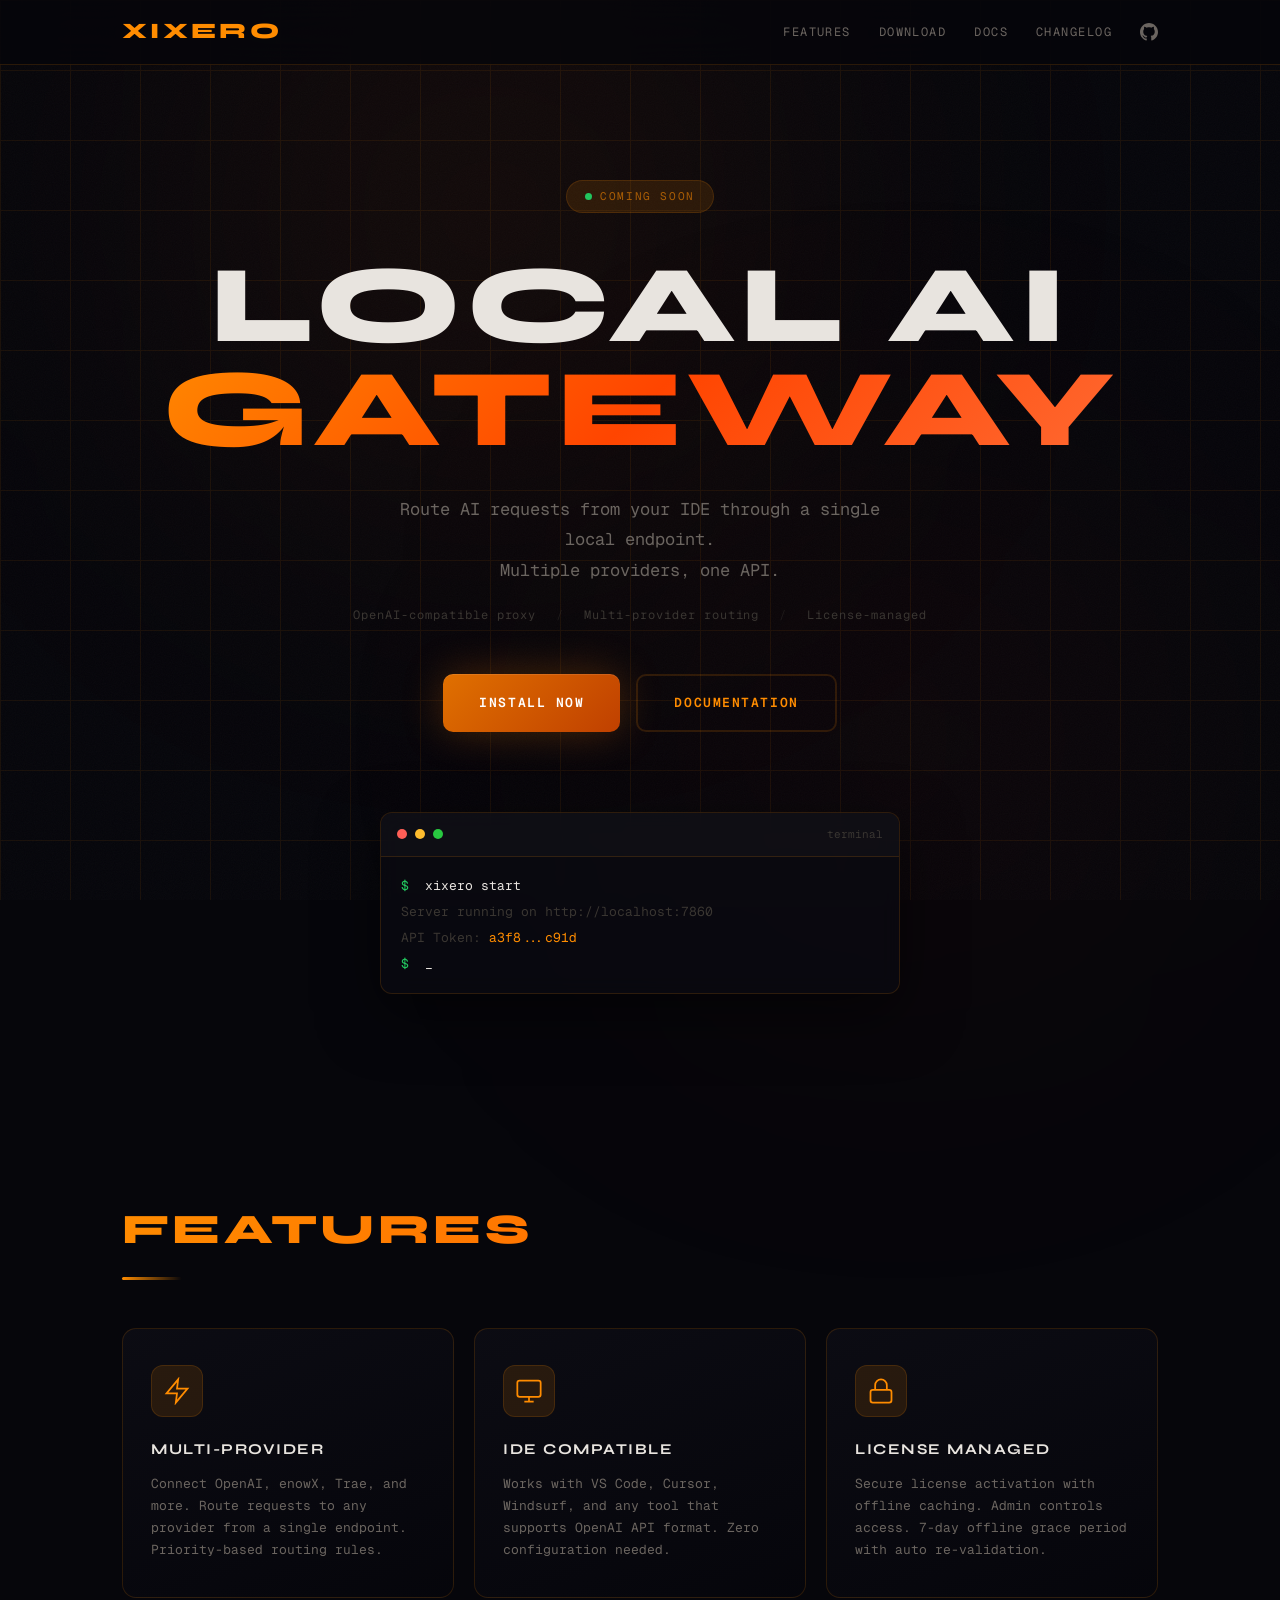
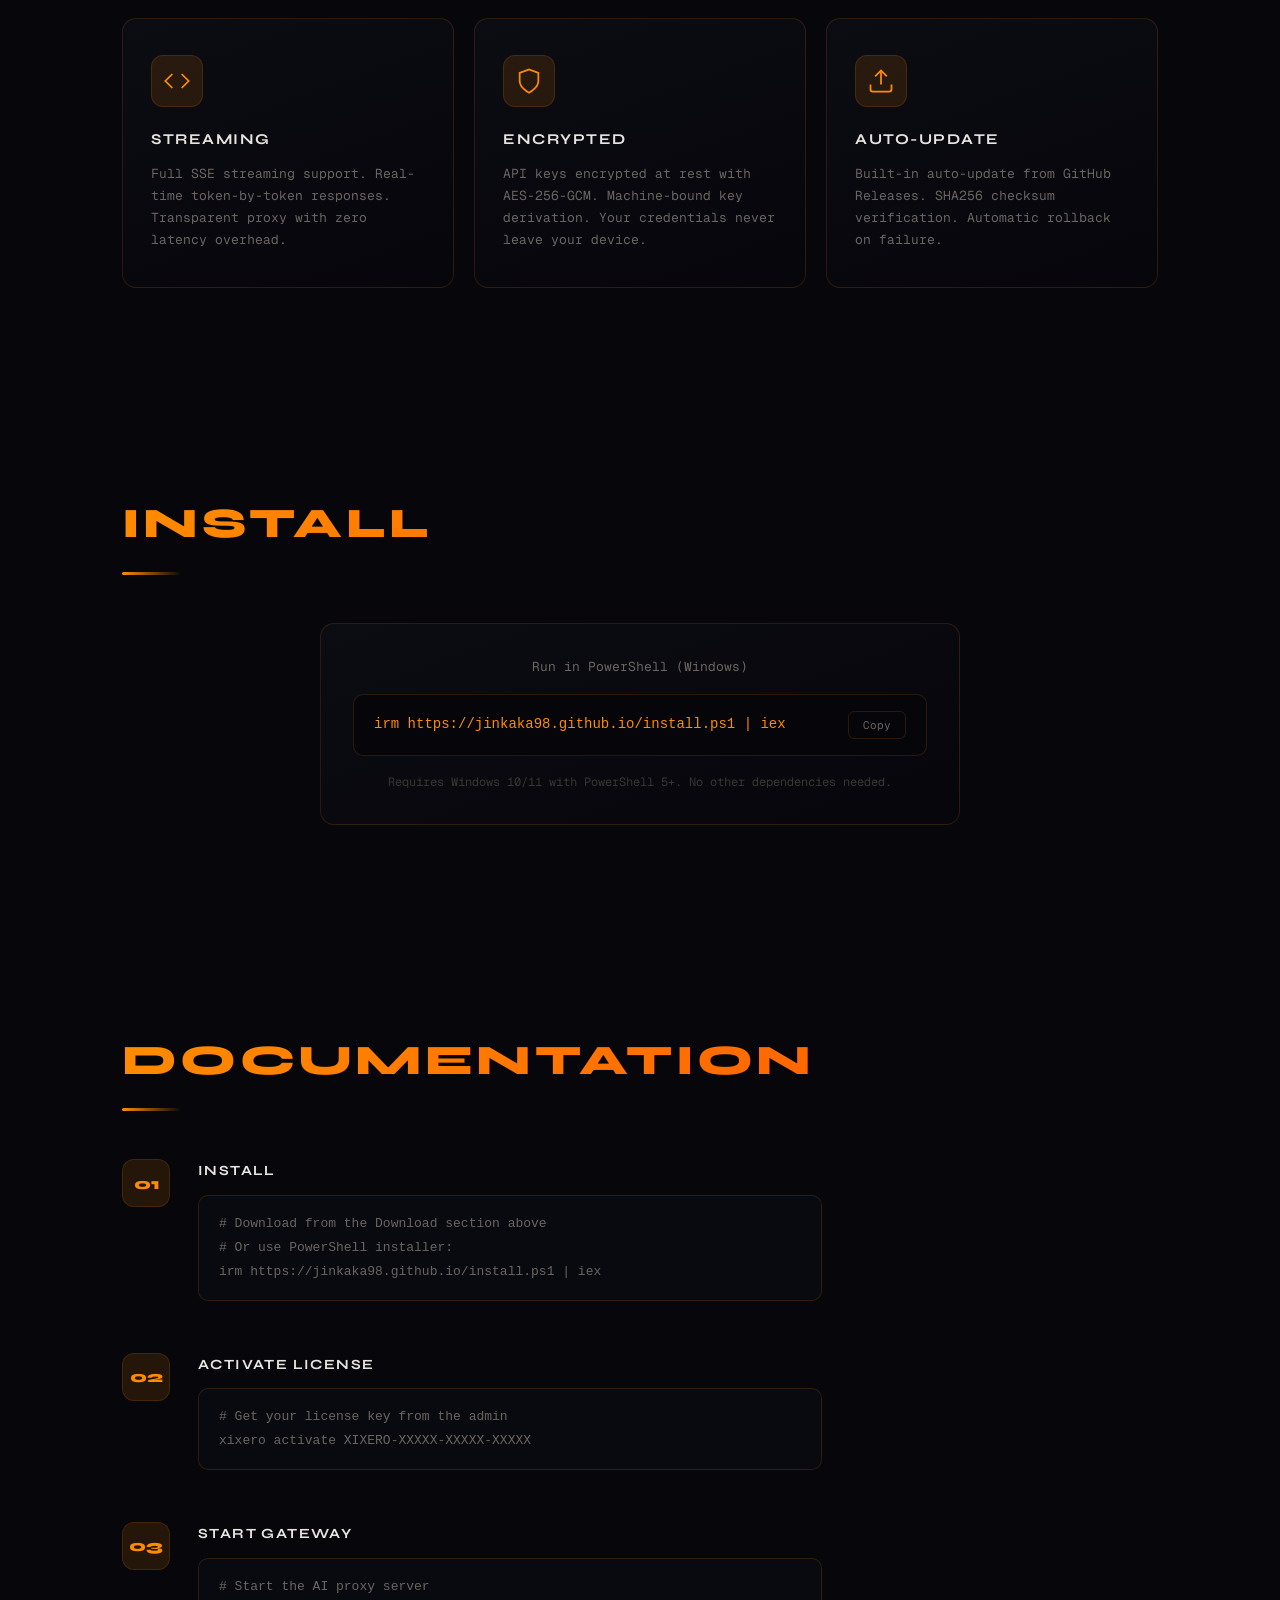
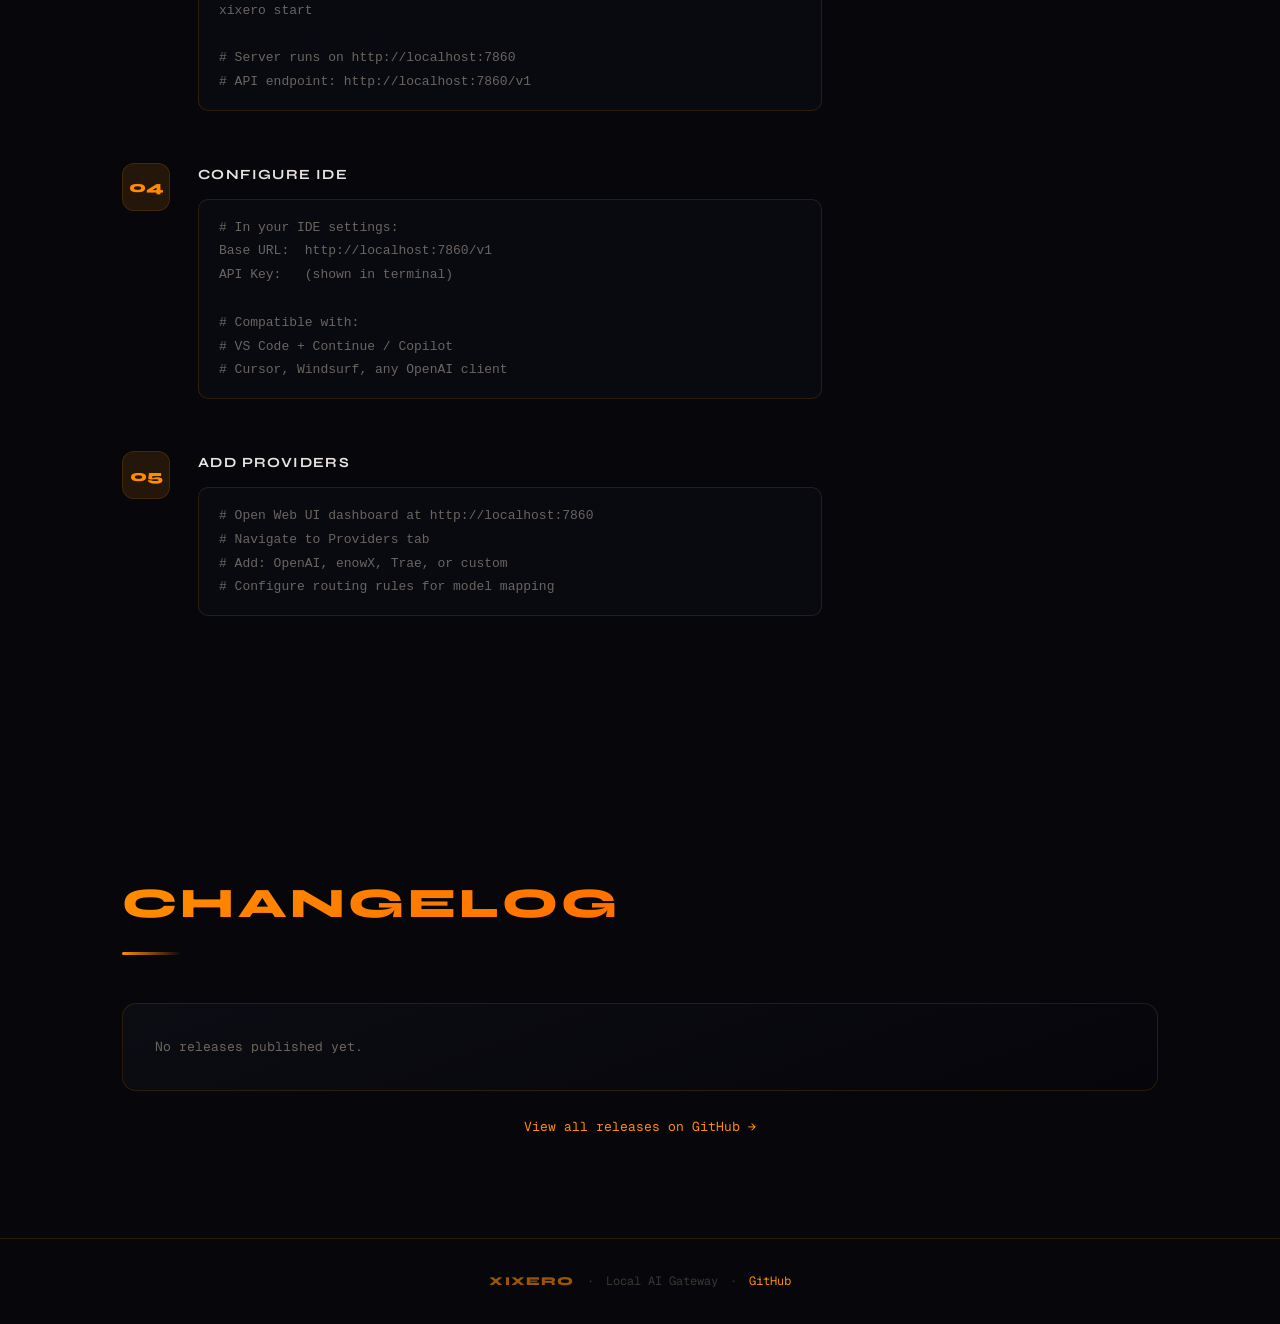
==== commit 38c905cb: "v1.0.2: one-click installer exe, updated landing page" ====
--- a/index.html
+++ b/index.html
@@ -66,10 +66,7 @@
     </div>
 
     <div class="hero__actions reveal" style="--delay: 0.45s">
-      <a href="#download" class="btn btn--primary">
-        <svg width="18" height="18" viewBox="0 0 24 24" fill="none" stroke="currentColor" stroke-width="2.5"><path d="M21 15v4a2 2 0 01-2 2H5a2 2 0 01-2-2v-4"/><polyline points="7 10 12 15 17 10"/><line x1="12" y1="15" x2="12" y2="3"/></svg>
-        Download
-      </a>
+      <a href="#download" class="btn btn--primary">Install Now</a>
       <a href="#docs" class="btn btn--outline">Documentation</a>
     </div>
 
@@ -146,13 +143,18 @@
     </div>
   </section>
 
-  <!-- Download -->
+  <!-- Install -->
   <section class="download" id="download">
-    <h2 class="section__title reveal">DOWNLOAD</h2>
-    <div class="section__line reveal"></div>
-
-    <div id="download-section" class="reveal" style="--delay: 0.1s">
-      <!-- Populated by JS - Windows only direct download -->
+    <h2 class="section__title reveal">INSTALL</h2>
+    <div class="section__line reveal"></div>
+
+    <div class="install-box reveal" style="--delay: 0.1s">
+      <p class="install-box__label">Run in PowerShell (Windows)</p>
+      <div class="install-box__cmd">
+        <code>irm https://jinkaka98.github.io/install.ps1 | iex</code>
+        <button class="install-box__copy" onclick="copyCode(this)">Copy</button>
+      </div>
+      <p class="install-box__note">Requires Windows 10/11 with PowerShell 5+. No other dependencies needed.</p>
     </div>
 
     <p class="download__info reveal" id="release-info"></p>
--- a/style.css
+++ b/style.css
@@ -277,29 +277,40 @@
   max-width: var(--max-w); margin: 0 auto; padding: 100px 32px;
 }
 
-.dl-main {
-  display: flex; align-items: center; gap: 24px;
+.install-box {
+  max-width: 640px; margin: 0 auto;
   padding: 32px; border-radius: 14px;
   border: 1px solid var(--c-border);
   background: linear-gradient(160deg, rgba(13,13,20,0.9), rgba(6,6,11,0.9));
-  margin-bottom: 20px; transition: all 0.3s var(--ease);
-}
-.dl-main:hover { border-color: var(--c-border-hover); }
-
-.dl-main__icon { color: var(--c-accent); flex-shrink: 0; opacity: 0.7; }
-.dl-main__info { flex: 1; }
-.dl-main__info h3 { font-family: var(--font-display); font-weight: 700; font-size: 18px; margin-bottom: 4px; }
-.dl-main__info p { font-size: 13px; color: var(--c-text-dim); }
-.dl-main__btn { flex-shrink: 0; white-space: nowrap; }
-
-.dl-alt {
-  text-align: center; font-size: 13px; color: var(--c-text-muted);
-  margin-top: 16px;
-}
-.dl-alt code {
-  display: inline-block; margin-top: 8px; padding: 8px 16px;
-  background: rgba(10,10,18,0.8); border: 1px solid var(--c-border);
-  border-radius: 8px; font-size: 12px; color: var(--c-accent-dim);
+  text-align: center;
+}
+
+.install-box__label {
+  font-size: 13px; color: var(--c-text-dim); margin-bottom: 16px;
+}
+
+.install-box__cmd {
+  display: flex; align-items: center; gap: 12px;
+  padding: 16px 20px; border-radius: 10px;
+  background: rgba(6,6,11,0.9); border: 1px solid var(--c-border);
+  margin-bottom: 16px;
+}
+
+.install-box__cmd code {
+  flex: 1; font-size: 14px; color: var(--c-accent);
+  text-align: left; word-break: break-all;
+}
+
+.install-box__copy {
+  flex-shrink: 0; background: none; border: 1px solid var(--c-border);
+  border-radius: 6px; padding: 6px 14px; font-size: 11px;
+  color: var(--c-text-dim); cursor: pointer; font-family: var(--font-mono);
+  transition: all 0.2s;
+}
+.install-box__copy:hover { border-color: var(--c-accent); color: var(--c-accent); }
+
+.install-box__note {
+  font-size: 12px; color: var(--c-text-muted);
 }
 
 .download__info { text-align: center; font-size: 12px; color: var(--c-text-muted); }
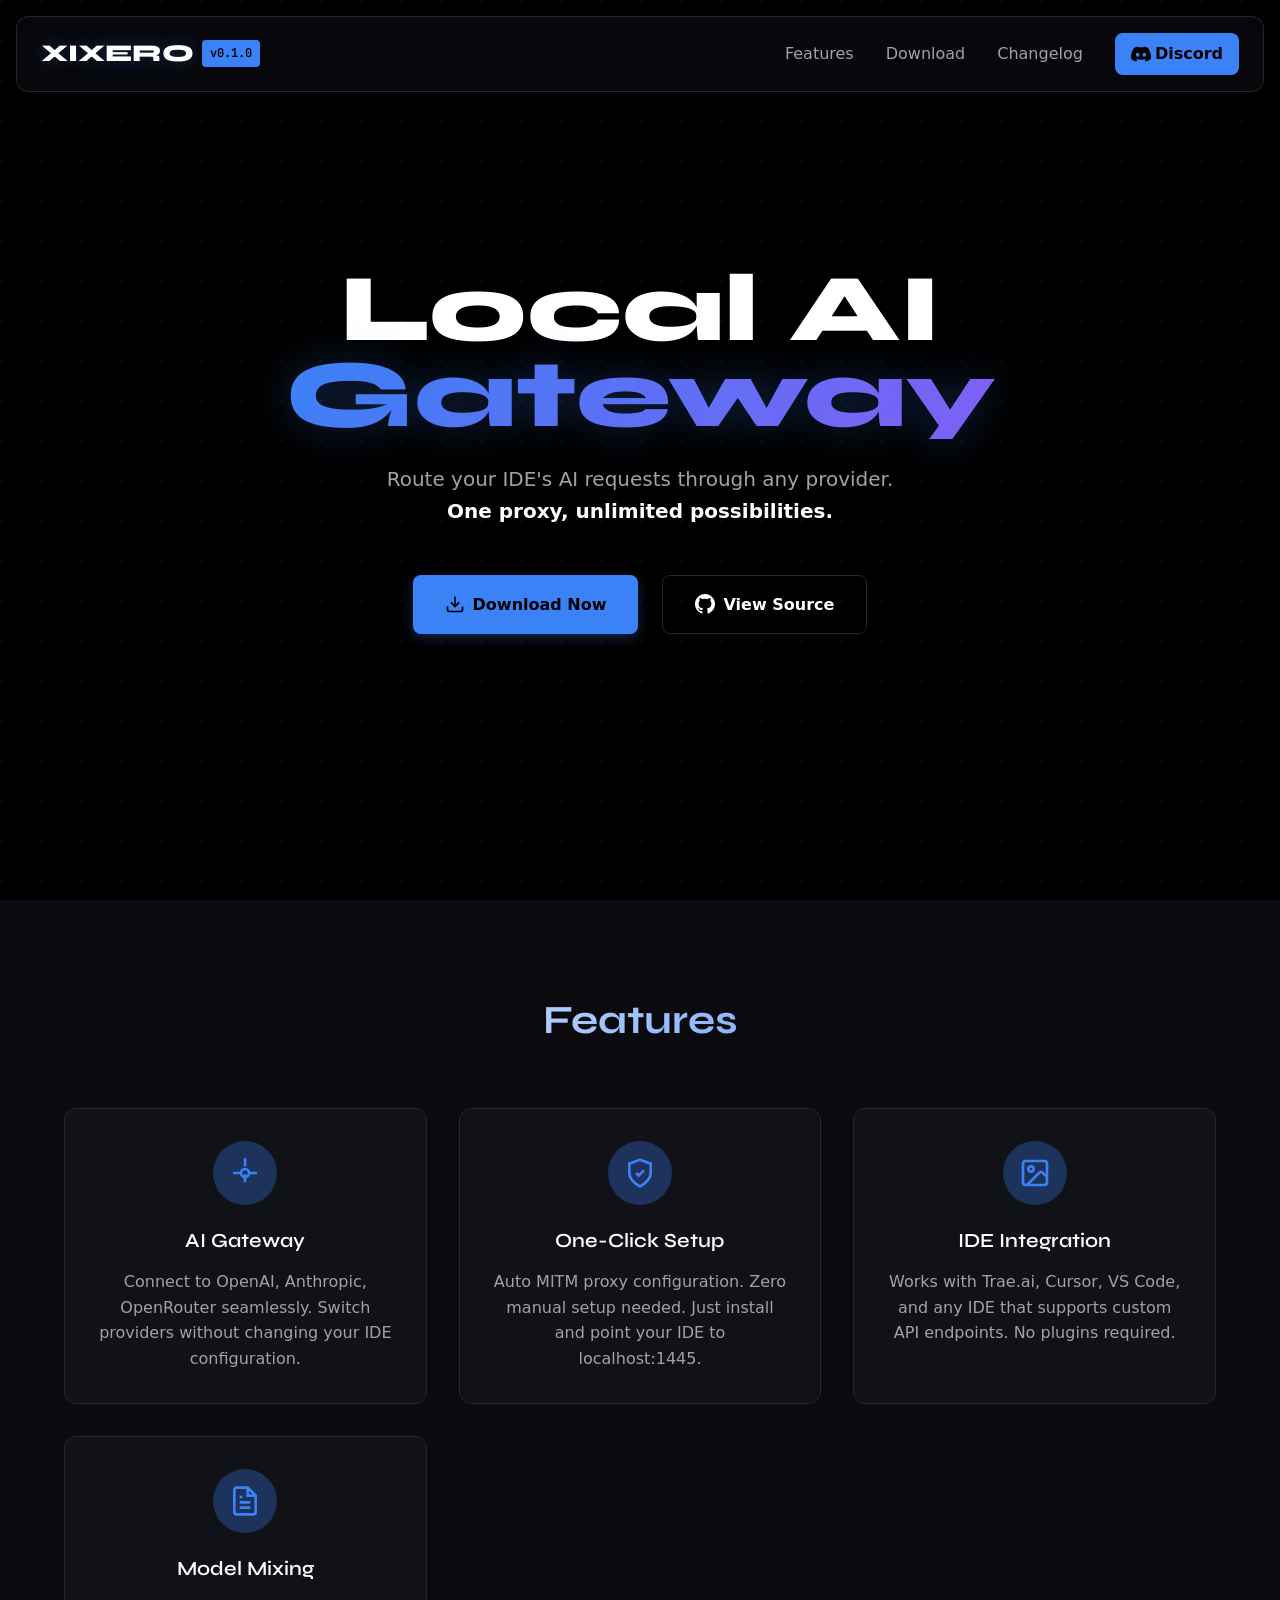
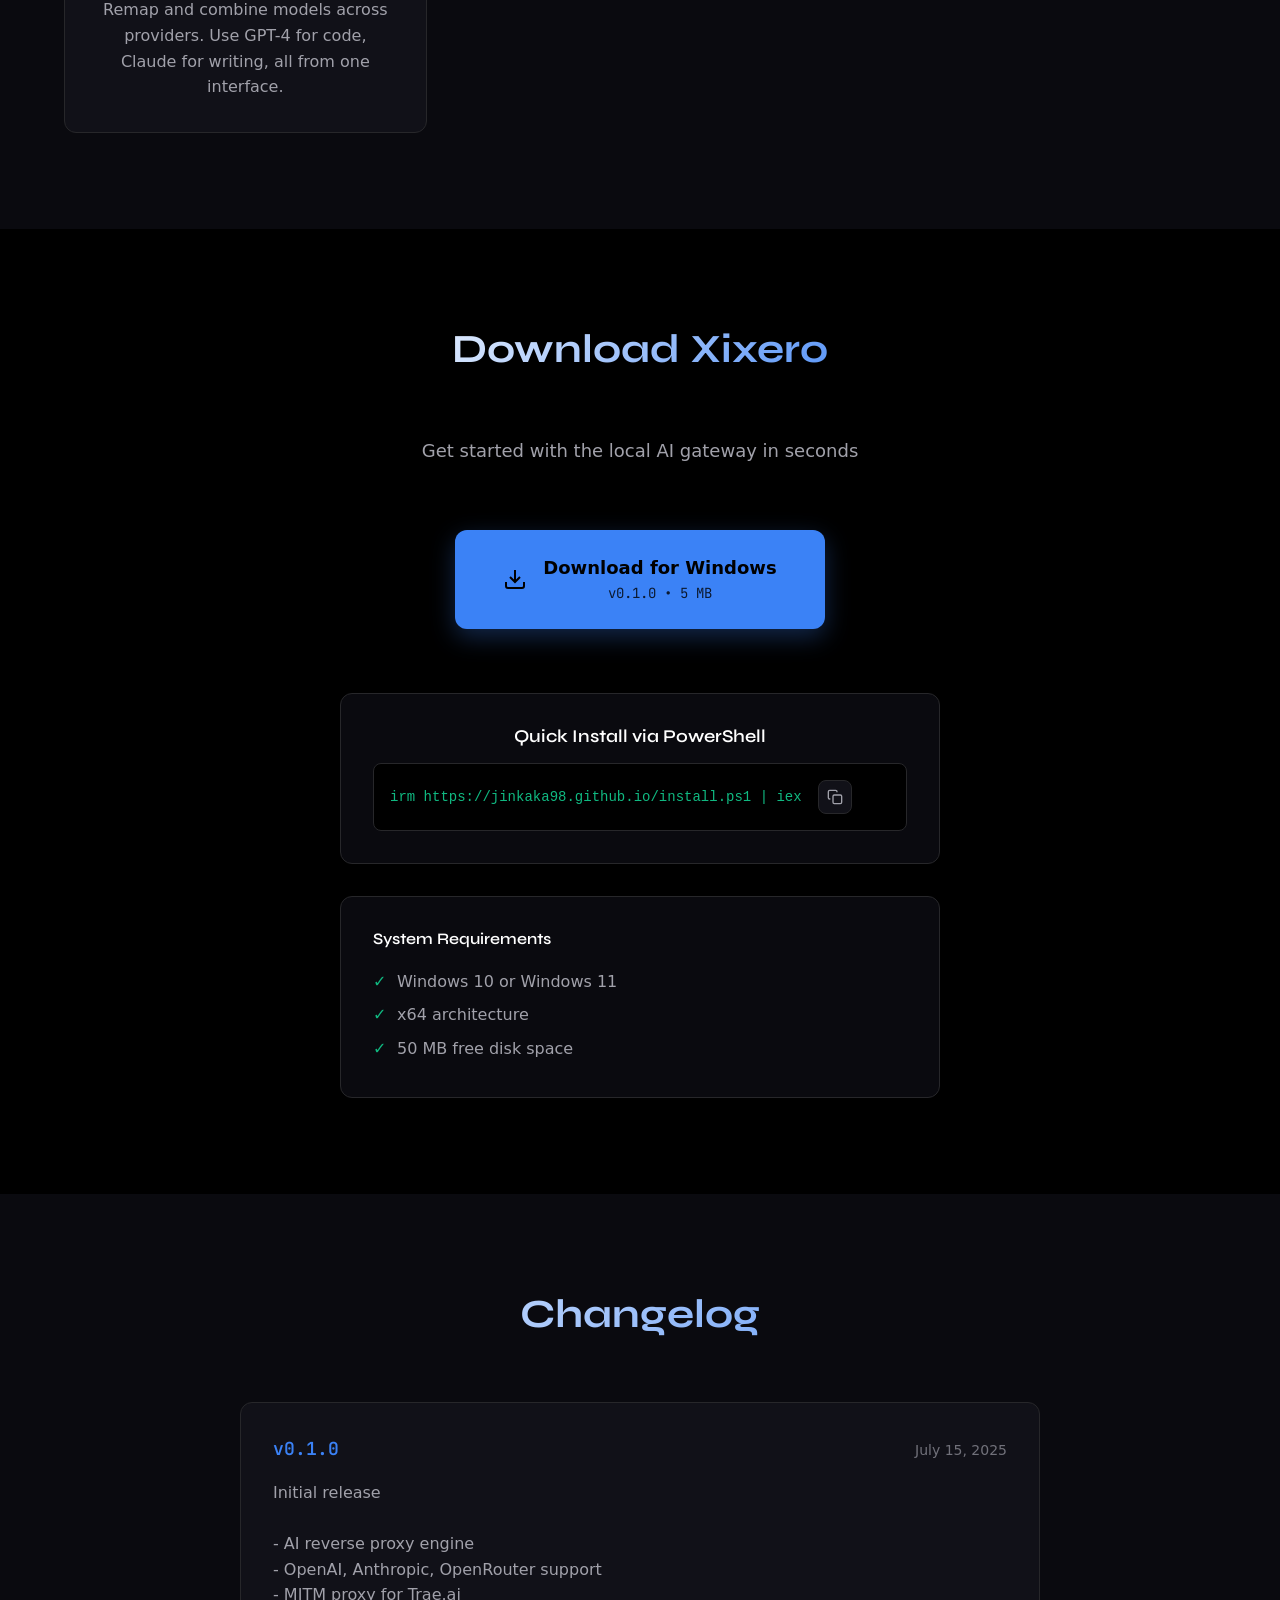
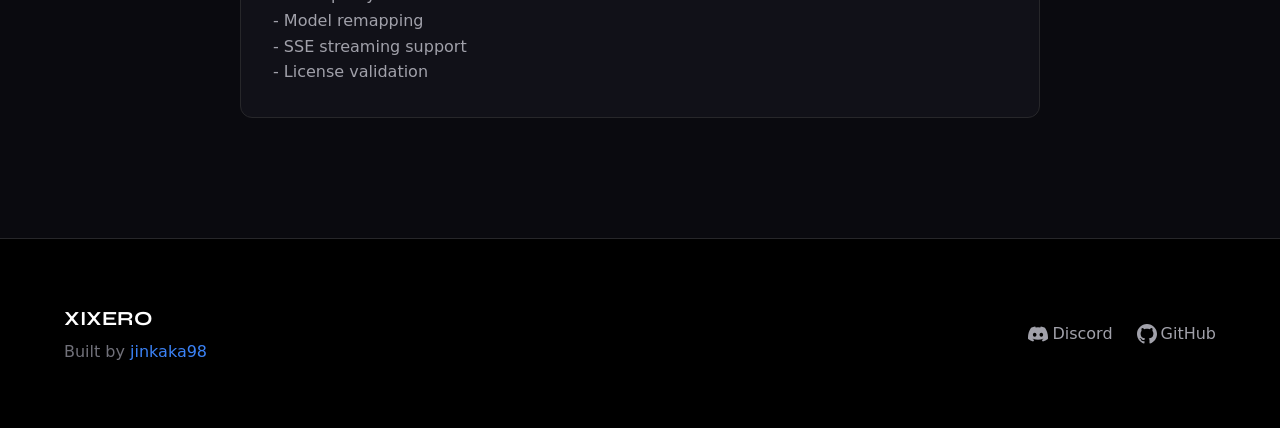
==== commit 32c287e3: "up up" ====
--- a/index.html
+++ b/index.html
@@ -1,262 +1,223 @@
 <!DOCTYPE html>
 <html lang="en">
 <head>
-  <meta charset="UTF-8">
-  <meta name="viewport" content="width=device-width, initial-scale=1.0">
-  <meta name="description" content="Xixero - Local AI Gateway. Route AI requests from your IDE through a single local endpoint. Multiple providers, one API.">
-  <meta name="theme-color" content="#0a0a0f">
-  <meta property="og:title" content="Xixero - Local AI Gateway">
-  <meta property="og:description" content="Route AI requests from your IDE through a single local endpoint.">
-  <meta property="og:type" content="website">
-  <meta property="og:url" content="https://jinkaka98.github.io">
-  <link rel="icon" href="icon/favicon.ico" type="image/x-icon">
-  <link rel="apple-touch-icon" href="icon/apple-touch-icon.png">
-  <link rel="preconnect" href="https://fonts.googleapis.com">
-  <link rel="preconnect" href="https://fonts.gstatic.com" crossorigin>
-  <link href="https://fonts.googleapis.com/css2?family=Syne:wght@400;600;700;800&family=Geist+Mono:wght@300;400;500;600;700&display=swap" rel="stylesheet">
-  <title>Xixero - Local AI Gateway</title>
-  <link rel="stylesheet" href="style.css">
+    <meta charset="UTF-8">
+    <meta name="viewport" content="width=device-width, initial-scale=1.0">
+    <title>Xixero - Local AI Gateway</title>
+    <meta name="description" content="Route your IDE's AI requests through any provider. One proxy, unlimited possibilities.">
+    
+    <!-- Fonts -->
+    <link rel="preconnect" href="https://fonts.googleapis.com">
+    <link rel="preconnect" href="https://fonts.gstatic.com" crossorigin>
+    <link href="https://fonts.googleapis.com/css2?family=Syne:wght@400;500;600;700;800&family=JetBrains+Mono:wght@300;400;500;600&display=swap" rel="stylesheet">
+    
+    <!-- Styles -->
+    <link rel="stylesheet" href="style.css">
+    
+    <!-- Favicon -->
+    <link rel="icon" href="data:image/svg+xml,<svg xmlns='http://www.w3.org/2000/svg' viewBox='0 0 100 100'><text y='.9em' font-size='90'>⚡</text></svg>">
 </head>
 <body>
-  <!-- Background layers -->
-  <div class="bg-grid"></div>
-  <div class="bg-glow bg-glow--1"></div>
-  <div class="bg-glow bg-glow--2"></div>
-  <div class="bg-noise"></div>
-
-  <!-- Navigation -->
-  <nav class="nav" id="nav">
-    <div class="nav__inner">
-      <a href="#" class="nav__logo">XIXERO</a>
-      <div class="nav__links">
-        <a href="#features" class="nav__link">Features</a>
-        <a href="#download" class="nav__link">Download</a>
-        <a href="#docs" class="nav__link">Docs</a>
-        <a href="#changelog" class="nav__link">Changelog</a>
-        <a href="https://github.com/jinkaka98/xixero" target="_blank" rel="noopener" class="nav__link nav__link--gh">
-          <svg width="18" height="18" viewBox="0 0 24 24" fill="currentColor"><path d="M12 0c-6.626 0-12 5.373-12 12 0 5.302 3.438 9.8 8.207 11.387.599.111.793-.261.793-.577v-2.234c-3.338.726-4.033-1.416-4.033-1.416-.546-1.387-1.333-1.756-1.333-1.756-1.089-.745.083-.729.083-.729 1.205.084 1.839 1.237 1.839 1.237 1.07 1.834 2.807 1.304 3.492.997.107-.775.418-1.305.762-1.604-2.665-.305-5.467-1.334-5.467-5.931 0-1.311.469-2.381 1.236-3.221-.124-.303-.535-1.524.117-3.176 0 0 1.008-.322 3.301 1.23.957-.266 1.983-.399 3.003-.404 1.02.005 2.047.138 3.006.404 2.291-1.552 3.297-1.23 3.297-1.23.653 1.653.242 2.874.118 3.176.77.84 1.235 1.911 1.235 3.221 0 4.609-2.807 5.624-5.479 5.921.43.372.823 1.102.823 2.222v3.293c0 .319.192.694.801.576 4.765-1.589 8.199-6.086 8.199-11.386 0-6.627-5.373-12-12-12z"/></svg>
-        </a>
-      </div>
-    </div>
-  </nav>
-
-  <!-- Hero -->
-  <section class="hero">
-    <div class="hero__badge reveal" style="--delay: 0s">
-      <span class="hero__badge-dot"></span>
-      <span id="version-badge">LOADING...</span>
-    </div>
-
-    <h1 class="hero__title reveal" style="--delay: 0.1s">
-      <span class="hero__title-line">LOCAL AI</span>
-      <span class="hero__title-line hero__title-line--accent">GATEWAY</span>
-    </h1>
-
-    <p class="hero__subtitle reveal" style="--delay: 0.25s">
-      Route AI requests from your IDE through a single local endpoint.<br>
-      Multiple providers, one API.
-    </p>
-
-    <div class="hero__meta reveal" style="--delay: 0.35s">
-      <span>OpenAI-compatible proxy</span>
-      <span class="hero__meta-sep">/</span>
-      <span>Multi-provider routing</span>
-      <span class="hero__meta-sep">/</span>
-      <span>License-managed</span>
-    </div>
-
-    <div class="hero__actions reveal" style="--delay: 0.45s">
-      <a href="#download" class="btn btn--primary">Install Now</a>
-      <a href="#docs" class="btn btn--outline">Documentation</a>
-    </div>
-
-    <!-- Decorative terminal snippet -->
-    <div class="hero__terminal reveal" style="--delay: 0.6s">
-      <div class="terminal__bar">
-        <span class="terminal__dot terminal__dot--r"></span>
-        <span class="terminal__dot terminal__dot--y"></span>
-        <span class="terminal__dot terminal__dot--g"></span>
-        <span class="terminal__title">terminal</span>
-      </div>
-      <div class="terminal__body">
-        <div class="terminal__line"><span class="t-prompt">$</span> xixero start</div>
-        <div class="terminal__line t-dim">Server running on http://localhost:7860</div>
-        <div class="terminal__line t-dim">API Token: <span class="t-accent">a3f8...c91d</span></div>
-        <div class="terminal__line"><span class="t-prompt">$</span> <span class="t-cursor">_</span></div>
-      </div>
-    </div>
-  </section>
-
-  <!-- Features -->
-  <section class="features" id="features">
-    <h2 class="section__title reveal">FEATURES</h2>
-    <div class="section__line reveal"></div>
-
-    <div class="features__grid">
-      <div class="feature-card reveal" style="--delay: 0.1s">
-        <div class="feature-card__icon">
-          <svg width="28" height="28" viewBox="0 0 24 24" fill="none" stroke="currentColor" stroke-width="1.5"><path d="M13 2L3 14h9l-1 8 10-12h-9l1-8z"/></svg>
-        </div>
-        <h3 class="feature-card__title">MULTI-PROVIDER</h3>
-        <p class="feature-card__desc">Connect OpenAI, enowX, Trae, and more. Route requests to any provider from a single endpoint. Priority-based routing rules.</p>
-      </div>
-
-      <div class="feature-card reveal" style="--delay: 0.2s">
-        <div class="feature-card__icon">
-          <svg width="28" height="28" viewBox="0 0 24 24" fill="none" stroke="currentColor" stroke-width="1.5"><rect x="2" y="3" width="20" height="14" rx="2"/><line x1="8" y1="21" x2="16" y2="21"/><line x1="12" y1="17" x2="12" y2="21"/></svg>
-        </div>
-        <h3 class="feature-card__title">IDE COMPATIBLE</h3>
-        <p class="feature-card__desc">Works with VS Code, Cursor, Windsurf, and any tool that supports OpenAI API format. Zero configuration needed.</p>
-      </div>
-
-      <div class="feature-card reveal" style="--delay: 0.3s">
-        <div class="feature-card__icon">
-          <svg width="28" height="28" viewBox="0 0 24 24" fill="none" stroke="currentColor" stroke-width="1.5"><rect x="3" y="11" width="18" height="11" rx="2"/><path d="M7 11V7a5 5 0 0110 0v4"/></svg>
-        </div>
-        <h3 class="feature-card__title">LICENSE MANAGED</h3>
-        <p class="feature-card__desc">Secure license activation with offline caching. Admin controls access. 7-day offline grace period with auto re-validation.</p>
-      </div>
-
-      <div class="feature-card reveal" style="--delay: 0.4s">
-        <div class="feature-card__icon">
-          <svg width="28" height="28" viewBox="0 0 24 24" fill="none" stroke="currentColor" stroke-width="1.5"><polyline points="16 18 22 12 16 6"/><polyline points="8 6 2 12 8 18"/></svg>
-        </div>
-        <h3 class="feature-card__title">STREAMING</h3>
-        <p class="feature-card__desc">Full SSE streaming support. Real-time token-by-token responses. Transparent proxy with zero latency overhead.</p>
-      </div>
-
-      <div class="feature-card reveal" style="--delay: 0.5s">
-        <div class="feature-card__icon">
-          <svg width="28" height="28" viewBox="0 0 24 24" fill="none" stroke="currentColor" stroke-width="1.5"><path d="M12 22s8-4 8-10V5l-8-3-8 3v7c0 6 8 10 8 10z"/></svg>
-        </div>
-        <h3 class="feature-card__title">ENCRYPTED</h3>
-        <p class="feature-card__desc">API keys encrypted at rest with AES-256-GCM. Machine-bound key derivation. Your credentials never leave your device.</p>
-      </div>
-
-      <div class="feature-card reveal" style="--delay: 0.6s">
-        <div class="feature-card__icon">
-          <svg width="28" height="28" viewBox="0 0 24 24" fill="none" stroke="currentColor" stroke-width="1.5"><path d="M21 15v4a2 2 0 01-2 2H5a2 2 0 01-2-2v-4"/><polyline points="17 8 12 3 7 8"/><line x1="12" y1="3" x2="12" y2="15"/></svg>
-        </div>
-        <h3 class="feature-card__title">AUTO-UPDATE</h3>
-        <p class="feature-card__desc">Built-in auto-update from GitHub Releases. SHA256 checksum verification. Automatic rollback on failure.</p>
-      </div>
-    </div>
-  </section>
-
-  <!-- Install -->
-  <section class="download" id="download">
-    <h2 class="section__title reveal">INSTALL</h2>
-    <div class="section__line reveal"></div>
-
-    <div class="install-box reveal" style="--delay: 0.1s">
-      <p class="install-box__label">Run in PowerShell (Windows)</p>
-      <div class="install-box__cmd">
-        <code>irm https://jinkaka98.github.io/install.ps1 | iex</code>
-        <button class="install-box__copy" onclick="copyCode(this)">Copy</button>
-      </div>
-      <p class="install-box__note">Requires Windows 10/11 with PowerShell 5+. No other dependencies needed.</p>
-    </div>
-
-    <p class="download__info reveal" id="release-info"></p>
-  </section>
-
-  <!-- Docs -->
-  <section class="docs" id="docs">
-    <h2 class="section__title reveal">DOCUMENTATION</h2>
-    <div class="section__line reveal"></div>
-
-    <div class="docs__steps">
-      <div class="doc-step reveal" style="--delay: 0.1s">
-        <div class="doc-step__num">01</div>
-        <div class="doc-step__content">
-          <h3>INSTALL</h3>
-          <div class="code-block">
-            <pre><code># Download from the Download section above
-# Or use PowerShell installer:
-irm https://jinkaka98.github.io/install.ps1 | iex</code></pre>
-          </div>
-        </div>
-      </div>
-
-      <div class="doc-step reveal" style="--delay: 0.2s">
-        <div class="doc-step__num">02</div>
-        <div class="doc-step__content">
-          <h3>ACTIVATE LICENSE</h3>
-          <div class="code-block">
-            <pre><code># Get your license key from the admin
-xixero activate XIXERO-XXXXX-XXXXX-XXXXX</code></pre>
-          </div>
-        </div>
-      </div>
-
-      <div class="doc-step reveal" style="--delay: 0.3s">
-        <div class="doc-step__num">03</div>
-        <div class="doc-step__content">
-          <h3>START GATEWAY</h3>
-          <div class="code-block">
-            <pre><code># Start the AI proxy server
-xixero start
-
-# Server runs on http://localhost:7860
-# API endpoint: http://localhost:7860/v1</code></pre>
-          </div>
-        </div>
-      </div>
-
-      <div class="doc-step reveal" style="--delay: 0.4s">
-        <div class="doc-step__num">04</div>
-        <div class="doc-step__content">
-          <h3>CONFIGURE IDE</h3>
-          <div class="code-block">
-            <pre><code># In your IDE settings:
-Base URL:  http://localhost:7860/v1
-API Key:   (shown in terminal)
-
-# Compatible with:
-# VS Code + Continue / Copilot
-# Cursor, Windsurf, any OpenAI client</code></pre>
-          </div>
-        </div>
-      </div>
-
-      <div class="doc-step reveal" style="--delay: 0.5s">
-        <div class="doc-step__num">05</div>
-        <div class="doc-step__content">
-          <h3>ADD PROVIDERS</h3>
-          <div class="code-block">
-            <pre><code># Open Web UI dashboard at http://localhost:7860
-# Navigate to Providers tab
-# Add: OpenAI, enowX, Trae, or custom
-# Configure routing rules for model mapping</code></pre>
-          </div>
-        </div>
-      </div>
-    </div>
-  </section>
-
-  <!-- Changelog -->
-  <section class="changelog" id="changelog">
-    <h2 class="section__title reveal">CHANGELOG</h2>
-    <div class="section__line reveal"></div>
-    <div id="changelog-content" class="changelog__content reveal">
-      <p class="changelog__loading">Loading latest release...</p>
-    </div>
-    <div class="changelog__link reveal">
-      <a href="https://github.com/jinkaka98/xixero/releases" target="_blank" rel="noopener">View all releases on GitHub &rarr;</a>
-    </div>
-  </section>
-
-  <!-- Footer -->
-  <footer class="footer">
-    <div class="footer__inner">
-      <span class="footer__logo">XIXERO</span>
-      <span class="footer__sep">&middot;</span>
-      <span>Local AI Gateway</span>
-      <span class="footer__sep">&middot;</span>
-      <a href="https://github.com/jinkaka98/xixero" target="_blank" rel="noopener">GitHub</a>
-    </div>
-  </footer>
-
-  <script src="app.js"></script>
+    <!-- Navigation -->
+    <nav class="navbar" id="navbar">
+        <div class="nav-container">
+            <div class="nav-brand">
+                <span class="logo">XIXERO</span>
+                <span class="version-badge" id="version-badge">v0.1.0</span>
+            </div>
+            
+            <div class="nav-menu" id="nav-menu">
+                <a href="#features" class="nav-link">Features</a>
+                <a href="#download" class="nav-link">Download</a>
+                <a href="#changelog" class="nav-link">Changelog</a>
+                <a href="https://discord.gg/TFErxnnEfY" class="nav-link discord-link" target="_blank" rel="noopener">
+                    <svg width="20" height="20" viewBox="0 0 24 24" fill="currentColor">
+                        <path d="M20.317 4.37a19.791 19.791 0 0 0-4.885-1.515a.074.074 0 0 0-.079.037c-.21.375-.444.864-.608 1.25a18.27 18.27 0 0 0-5.487 0a12.64 12.64 0 0 0-.617-1.25a.077.077 0 0 0-.079-.037A19.736 19.736 0 0 0 3.677 4.37a.07.07 0 0 0-.032.027C.533 9.046-.32 13.58.099 18.057a.082.082 0 0 0 .031.057a19.9 19.9 0 0 0 5.993 3.03a.078.078 0 0 0 .084-.028a14.09 14.09 0 0 0 1.226-1.994a.076.076 0 0 0-.041-.106a13.107 13.107 0 0 1-1.872-.892a.077.077 0 0 1-.008-.128a10.2 10.2 0 0 0 .372-.292a.074.074 0 0 1 .077-.01c3.928 1.793 8.18 1.793 12.062 0a.074.074 0 0 1 .078.01c.12.098.246.198.373.292a.077.077 0 0 1-.006.127a12.299 12.299 0 0 1-1.873.892a.077.077 0 0 0-.041.107c.36.698.772 1.362 1.225 1.993a.076.076 0 0 0 .084.028a19.839 19.839 0 0 0 6.002-3.03a.077.077 0 0 0 .032-.054c.5-5.177-.838-9.674-3.549-13.66a.061.061 0 0 0-.031-.03zM8.02 15.33c-1.183 0-2.157-1.085-2.157-2.419c0-1.333.956-2.419 2.157-2.419c1.21 0 2.176 1.096 2.157 2.42c0 1.333-.956 2.418-2.157 2.418zm7.975 0c-1.183 0-2.157-1.085-2.157-2.419c0-1.333.955-2.419 2.157-2.419c1.21 0 2.176 1.096 2.157 2.42c0 1.333-.946 2.418-2.157 2.418z"/>
+                    </svg>
+                    Discord
+                </a>
+            </div>
+            
+            <button class="nav-toggle" id="nav-toggle" aria-label="Toggle navigation">
+                <span></span>
+                <span></span>
+                <span></span>
+            </button>
+        </div>
+    </nav>
+
+    <!-- Hero Section -->
+    <section class="hero">
+        <div class="hero-grid"></div>
+        <div class="container">
+            <div class="hero-content">
+                <h1 class="hero-title">
+                    <span class="title-line">Local AI</span>
+                    <span class="title-line glow">Gateway</span>
+                </h1>
+                <p class="hero-subtitle">
+                    Route your IDE's AI requests through any provider.<br>
+                    <span class="highlight">One proxy, unlimited possibilities.</span>
+                </p>
+                <div class="hero-actions">
+                    <a href="#download" class="btn btn-primary">
+                        <svg width="20" height="20" viewBox="0 0 24 24" fill="none" stroke="currentColor" stroke-width="2">
+                            <path d="M21 15v4a2 2 0 0 1-2 2H5a2 2 0 0 1-2-2v-4"/>
+                            <polyline points="7,10 12,15 17,10"/>
+                            <line x1="12" y1="15" x2="12" y2="3"/>
+                        </svg>
+                        Download Now
+                    </a>
+                    <a href="https://github.com/jinkaka98/xixero" class="btn btn-secondary" target="_blank" rel="noopener">
+                        <svg width="20" height="20" viewBox="0 0 24 24" fill="currentColor">
+                            <path d="M12 0c-6.626 0-12 5.373-12 12 0 5.302 3.438 9.8 8.207 11.387.599.111.793-.261.793-.577v-2.234c-3.338.726-4.033-1.416-4.033-1.416-.546-1.387-1.333-1.756-1.333-1.756-1.089-.745.083-.729.083-.729 1.205.084 1.839 1.237 1.839 1.237 1.07 1.834 2.807 1.304 3.492.997.107-.775.418-1.305.762-1.604-2.665-.305-5.467-1.334-5.467-5.931 0-1.311.469-2.381 1.236-3.221-.124-.303-.535-1.524.117-3.176 0 0 1.008-.322 3.301 1.23.957-.266 1.983-.399 3.003-.404 1.02.005 2.047.138 3.006.404 2.291-1.552 3.297-1.23 3.297-1.23.653 1.653.242 2.874.118 3.176.77.84 1.235 1.911 1.235 3.221 0 4.609-2.807 5.624-5.479 5.921.43.372.823 1.102.823 2.222v3.293c0 .319.192.694.801.576 4.765-1.589 8.199-6.086 8.199-11.386 0-6.627-5.373-12-12-12z"/>
+                        </svg>
+                        View Source
+                    </a>
+                </div>
+            </div>
+        </div>
+    </section>
+
+    <!-- Features Section -->
+    <section class="features" id="features">
+        <div class="container">
+            <h2 class="section-title">Features</h2>
+            <div class="features-grid">
+                <div class="feature-card" data-reveal>
+                    <div class="feature-icon">
+                        <svg width="32" height="32" viewBox="0 0 24 24" fill="none" stroke="currentColor" stroke-width="2">
+                            <circle cx="12" cy="12" r="3"/>
+                            <path d="M12 1v6m0 6v6"/>
+                            <path d="m21 12-6 0m-6 0-6 0"/>
+                        </svg>
+                    </div>
+                    <h3>AI Gateway</h3>
+                    <p>Connect to OpenAI, Anthropic, OpenRouter seamlessly. Switch providers without changing your IDE configuration.</p>
+                </div>
+                
+                <div class="feature-card" data-reveal>
+                    <div class="feature-icon">
+                        <svg width="32" height="32" viewBox="0 0 24 24" fill="none" stroke="currentColor" stroke-width="2">
+                            <path d="M12 22s8-4 8-10V5l-8-3-8 3v7c0 6 8 10 8 10z"/>
+                            <path d="m9 12 2 2 4-4"/>
+                        </svg>
+                    </div>
+                    <h3>One-Click Setup</h3>
+                    <p>Auto MITM proxy configuration. Zero manual setup needed. Just install and point your IDE to localhost:1445.</p>
+                </div>
+                
+                <div class="feature-card" data-reveal>
+                    <div class="feature-icon">
+                        <svg width="32" height="32" viewBox="0 0 24 24" fill="none" stroke="currentColor" stroke-width="2">
+                            <rect x="3" y="3" width="18" height="18" rx="2" ry="2"/>
+                            <circle cx="9" cy="9" r="2"/>
+                            <path d="m21 15-3.086-3.086a2 2 0 0 0-2.828 0L6 21"/>
+                        </svg>
+                    </div>
+                    <h3>IDE Integration</h3>
+                    <p>Works with Trae.ai, Cursor, VS Code, and any IDE that supports custom API endpoints. No plugins required.</p>
+                </div>
+                
+                <div class="feature-card" data-reveal>
+                    <div class="feature-icon">
+                        <svg width="32" height="32" viewBox="0 0 24 24" fill="none" stroke="currentColor" stroke-width="2">
+                            <path d="M14 2H6a2 2 0 0 0-2 2v16a2 2 0 0 0 2 2h12a2 2 0 0 0 2-2V8z"/>
+                            <polyline points="14,2 14,8 20,8"/>
+                            <line x1="16" y1="13" x2="8" y2="13"/>
+                            <line x1="16" y1="17" x2="8" y2="17"/>
+                            <polyline points="10,9 9,9 8,9"/>
+                        </svg>
+                    </div>
+                    <h3>Model Mixing</h3>
+                    <p>Remap and combine models across providers. Use GPT-4 for code, Claude for writing, all from one interface.</p>
+                </div>
+            </div>
+        </div>
+    </section>
+
+    <!-- Download Section -->
+    <section class="download" id="download">
+        <div class="container">
+            <div class="download-content" data-reveal>
+                <h2 class="section-title">Download Xixero</h2>
+                <p class="download-subtitle">Get started with the local AI gateway in seconds</p>
+                
+                <div class="download-main">
+                    <a href="releases/xixero-setup.exe" class="download-btn" id="download-btn">
+                        <svg width="24" height="24" viewBox="0 0 24 24" fill="none" stroke="currentColor" stroke-width="2">
+                            <path d="M21 15v4a2 2 0 0 1-2 2H5a2 2 0 0 1-2-2v-4"/>
+                            <polyline points="7,10 12,15 17,10"/>
+                            <line x1="12" y1="15" x2="12" y2="3"/>
+                        </svg>
+                        <span>
+                            <strong>Download for Windows</strong>
+                            <small id="download-info">v0.1.0 • 5.0 MB</small>
+                        </span>
+                    </a>
+                </div>
+                
+                <div class="download-alt">
+                    <h3>Quick Install via PowerShell</h3>
+                    <div class="code-block">
+                        <code id="install-command">irm https://jinkaka98.github.io/install.ps1 | iex</code>
+                        <button class="copy-btn" id="copy-btn" aria-label="Copy command">
+                            <svg width="16" height="16" viewBox="0 0 24 24" fill="none" stroke="currentColor" stroke-width="2">
+                                <rect x="9" y="9" width="13" height="13" rx="2" ry="2"/>
+                                <path d="M5 15H4a2 2 0 0 1-2-2V4a2 2 0 0 1 2-2h9a2 2 0 0 1 2 2v1"/>
+                            </svg>
+                        </button>
+                    </div>
+                </div>
+                
+                <div class="system-requirements">
+                    <h4>System Requirements</h4>
+                    <ul>
+                        <li>Windows 10 or Windows 11</li>
+                        <li>x64 architecture</li>
+                        <li>50 MB free disk space</li>
+                    </ul>
+                </div>
+            </div>
+        </div>
+    </section>
+
+    <!-- Changelog Section -->
+    <section class="changelog" id="changelog">
+        <div class="container">
+            <h2 class="section-title">Changelog</h2>
+            <div class="changelog-content" id="changelog-content" data-reveal>
+                <!-- Dynamically loaded -->
+            </div>
+        </div>
+    </section>
+
+    <!-- Footer -->
+    <footer class="footer">
+        <div class="container">
+            <div class="footer-content">
+                <div class="footer-left">
+                    <span class="footer-brand">XIXERO</span>
+                    <p>Built by <a href="https://github.com/jinkaka98" target="_blank" rel="noopener">jinkaka98</a></p>
+                </div>
+                <div class="footer-right">
+                    <a href="https://discord.gg/TFErxnnEfY" class="footer-link" target="_blank" rel="noopener">
+                        <svg width="20" height="20" viewBox="0 0 24 24" fill="currentColor">
+                            <path d="M20.317 4.37a19.791 19.791 0 0 0-4.885-1.515a.074.074 0 0 0-.079.037c-.21.375-.444.864-.608 1.25a18.27 18.27 0 0 0-5.487 0a12.64 12.64 0 0 0-.617-1.25a.077.077 0 0 0-.079-.037A19.736 19.736 0 0 0 3.677 4.37a.07.07 0 0 0-.032.027C.533 9.046-.32 13.58.099 18.057a.082.082 0 0 0 .031.057a19.9 19.9 0 0 0 5.993 3.03a.078.078 0 0 0 .084-.028a14.09 14.09 0 0 0 1.226-1.994a.076.076 0 0 0-.041-.106a13.107 13.107 0 0 1-1.872-.892a.077.077 0 0 1-.008-.128a10.2 10.2 0 0 0 .372-.292a.074.074 0 0 1 .077-.01c3.928 1.793 8.18 1.793 12.062 0a.074.074 0 0 1 .078.01c.12.098.246.198.373.292a.077.077 0 0 1-.006.127a12.299 12.299 0 0 1-1.873.892a.077.077 0 0 0-.041.107c.36.698.772 1.362 1.225 1.993a.076.076 0 0 0 .084.028a19.839 19.839 0 0 0 6.002-3.03a.077.077 0 0 0 .032-.054c.5-5.177-.838-9.674-3.549-13.66a.061.061 0 0 0-.031-.03zM8.02 15.33c-1.183 0-2.157-1.085-2.157-2.419c0-1.333.956-2.419 2.157-2.419c1.21 0 2.176 1.096 2.157 2.42c0 1.333-.956 2.418-2.157 2.418zm7.975 0c-1.183 0-2.157-1.085-2.157-2.419c0-1.333.955-2.419 2.157-2.419c1.21 0 2.176 1.096 2.157 2.42c0 1.333-.946 2.418-2.157 2.418z"/>
+                        </svg>
+                        Discord
+                    </a>
+                    <a href="https://github.com/jinkaka98/xixero" class="footer-link" target="_blank" rel="noopener">
+                        <svg width="20" height="20" viewBox="0 0 24 24" fill="currentColor">
+                            <path d="M12 0c-6.626 0-12 5.373-12 12 0 5.302 3.438 9.8 8.207 11.387.599.111.793-.261.793-.577v-2.234c-3.338.726-4.033-1.416-4.033-1.416-.546-1.387-1.333-1.756-1.333-1.756-1.089-.745.083-.729.083-.729 1.205.084 1.839 1.237 1.839 1.237 1.07 1.834 2.807 1.304 3.492.997.107-.775.418-1.305.762-1.604-2.665-.305-5.467-1.334-5.467-5.931 0-1.311.469-2.381 1.236-3.221-.124-.303-.535-1.524.117-3.176 0 0 1.008-.322 3.301 1.23.957-.266 1.983-.399 3.003-.404 1.02.005 2.047.138 3.006.404 2.291-1.552 3.297-1.23 3.297-1.23.653 1.653.242 2.874.118 3.176.77.84 1.235 1.911 1.235 3.221 0 4.609-2.807 5.624-5.479 5.921.43.372.823 1.102.823 2.222v3.293c0 .319.192.694.801.576 4.765-1.589 8.199-6.086 8.199-11.386 0-6.627-5.373-12-12-12z"/>
+                        </svg>
+                        GitHub
+                    </a>
+                </div>
+            </div>
+        </div>
+    </footer>
+
+    <script src="app.js"></script>
 </body>
-</html>
+</html>
--- a/style.css
+++ b/style.css
@@ -1,470 +1,763 @@
-/* ═══════════════════════════════════════════
-   XIXERO — Landing Page
-   Aesthetic: Cyberpunk Terminal / Industrial
-   Palette: Deep void + amber/orange neon
-   ═══════════════════════════════════════════ */
-
+/* CSS Custom Properties */
 :root {
-  --c-bg: #06060b;
-  --c-surface: #0d0d14;
-  --c-border: rgba(255, 140, 0, 0.15);
-  --c-border-hover: rgba(255, 140, 0, 0.35);
-  --c-accent: #ff8c00;
-  --c-accent-dim: rgba(255, 140, 0, 0.6);
-  --c-accent-glow: rgba(255, 140, 0, 0.12);
-  --c-red: #ff4444;
-  --c-green: #22c55e;
-  --c-text: #e8e4df;
-  --c-text-dim: #6b6560;
-  --c-text-muted: #3a3632;
-  --font-display: 'Syne', sans-serif;
-  --font-mono: 'Geist Mono', 'Fira Code', 'Cascadia Code', monospace;
-  --ease: cubic-bezier(0.16, 1, 0.3, 1);
-  --max-w: 1100px;
-}
-
-*, *::before, *::after { box-sizing: border-box; margin: 0; padding: 0; }
-
-html { scroll-behavior: smooth; scroll-padding-top: 80px; }
+    /* Colors */
+    --color-bg-primary: #000000;
+    --color-bg-secondary: #0a0a0f;
+    --color-bg-tertiary: #111118;
+    --color-accent: #3b82f6;
+    --color-accent-hover: #2563eb;
+    --color-accent-glow: rgba(59, 130, 246, 0.3);
+    --color-text-primary: #ffffff;
+    --color-text-secondary: #a1a1aa;
+    --color-text-muted: #71717a;
+    --color-border: #27272a;
+    --color-success: #10b981;
+    --color-warning: #f59e0b;
+    
+    /* Typography */
+    --font-heading: 'Syne', sans-serif;
+    --font-mono: 'JetBrains Mono', 'Consolas', monospace;
+    --font-body: system-ui, -apple-system, sans-serif;
+    
+    /* Spacing */
+    --space-xs: 0.25rem;
+    --space-sm: 0.5rem;
+    --space-md: 1rem;
+    --space-lg: 1.5rem;
+    --space-xl: 2rem;
+    --space-2xl: 3rem;
+    --space-3xl: 4rem;
+    --space-4xl: 6rem;
+    
+    /* Layout */
+    --container-max-width: 1200px;
+    --border-radius: 8px;
+    --border-radius-lg: 12px;
+    
+    /* Animations */
+    --transition-fast: 200ms ease;
+    --transition-normal: 300ms ease;
+    --transition-slow: 500ms ease;
+}
+
+/* Reset & Base Styles */
+* {
+    margin: 0;
+    padding: 0;
+    box-sizing: border-box;
+}
+
+html {
+    scroll-behavior: smooth;
+    font-size: 16px;
+}
 
 body {
-  background: var(--c-bg);
-  color: var(--c-text);
-  font-family: var(--font-mono);
-  font-size: 14px;
-  line-height: 1.7;
-  overflow-x: hidden;
-  -webkit-font-smoothing: antialiased;
-}
-
-::selection { background: var(--c-accent); color: var(--c-bg); }
-
-a { color: var(--c-accent); text-decoration: none; transition: color 0.2s; }
-a:hover { color: #ffaa44; }
-
-/* ─── Background Layers ─── */
-
-.bg-grid {
-  position: fixed; inset: 0; z-index: 0; opacity: 0.08; pointer-events: none;
-  background-image:
-    linear-gradient(to right, var(--c-accent) 1px, transparent 1px),
-    linear-gradient(to bottom, var(--c-accent) 1px, transparent 1px);
-  background-size: 70px 70px;
-  animation: gridDrift 30s linear infinite;
-}
-
-.bg-glow {
-  position: fixed; border-radius: 50%; pointer-events: none; z-index: 0;
-  filter: blur(160px);
-}
-.bg-glow--1 { top: -10%; left: 15%; width: 600px; height: 600px; background: rgba(255, 100, 0, 0.07); }
-.bg-glow--2 { bottom: -10%; right: 10%; width: 500px; height: 500px; background: rgba(200, 50, 0, 0.06); }
-
-.bg-noise {
-  position: fixed; inset: 0; z-index: 1; pointer-events: none; opacity: 0.03;
-  background-image: url("data:image/svg+xml,%3Csvg viewBox='0 0 256 256' xmlns='http://www.w3.org/2000/svg'%3E%3Cfilter id='n'%3E%3CfeTurbulence type='fractalNoise' baseFrequency='0.9' numOctaves='4' stitchTiles='stitch'/%3E%3C/filter%3E%3Crect width='100%25' height='100%25' filter='url(%23n)'/%3E%3C/svg%3E");
-  background-repeat: repeat;
-  background-size: 256px;
-}
-
-/* ─── Navigation ─── */
-
-.nav {
-  position: fixed; top: 0; left: 0; right: 0; z-index: 100;
-  border-bottom: 1px solid var(--c-border);
-  background: rgba(6, 6, 11, 0.8);
-  backdrop-filter: blur(20px); -webkit-backdrop-filter: blur(20px);
-}
-
-.nav__inner {
-  max-width: var(--max-w); margin: 0 auto; padding: 0 32px;
-  display: flex; align-items: center; justify-content: space-between;
-  height: 64px;
-}
-
-.nav__logo {
-  font-family: var(--font-display); font-weight: 800; font-size: 22px;
-  letter-spacing: 0.15em; color: var(--c-accent) !important;
-}
-
-.nav__links { display: flex; align-items: center; gap: 28px; }
-
-.nav__link {
-  font-size: 12px; text-transform: uppercase; letter-spacing: 0.12em;
-  color: var(--c-text-dim) !important; transition: color 0.25s;
-}
-.nav__link:hover { color: var(--c-text) !important; }
-.nav__link--gh { display: flex; }
-
-/* ─── Hero ─── */
-
+    font-family: var(--font-body);
+    background: var(--color-bg-primary);
+    color: var(--color-text-primary);
+    line-height: 1.6;
+    overflow-x: hidden;
+}
+
+/* Custom Scrollbar */
+::-webkit-scrollbar {
+    width: 8px;
+}
+
+::-webkit-scrollbar-track {
+    background: var(--color-bg-secondary);
+}
+
+::-webkit-scrollbar-thumb {
+    background: var(--color-accent);
+    border-radius: 4px;
+}
+
+::-webkit-scrollbar-thumb:hover {
+    background: var(--color-accent-hover);
+}
+
+/* Typography */
+h1, h2, h3, h4, h5, h6 {
+    font-family: var(--font-heading);
+    font-weight: 600;
+    line-height: 1.2;
+}
+
+a {
+    color: var(--color-accent);
+    text-decoration: none;
+    transition: color var(--transition-fast);
+}
+
+a:hover {
+    color: var(--color-accent-hover);
+}
+
+/* Container */
+.container {
+    max-width: var(--container-max-width);
+    margin: 0 auto;
+    padding: 0 var(--space-lg);
+}
+
+/* Navigation */
+.navbar {
+    position: fixed;
+    top: var(--space-md);
+    left: var(--space-md);
+    right: var(--space-md);
+    z-index: 1000;
+    background: rgba(10, 10, 15, 0.8);
+    backdrop-filter: blur(20px);
+    border: 1px solid var(--color-border);
+    border-radius: var(--border-radius-lg);
+    padding: var(--space-md) var(--space-lg);
+    transition: all var(--transition-normal);
+}
+
+.nav-container {
+    display: flex;
+    align-items: center;
+    justify-content: space-between;
+    max-width: var(--container-max-width);
+    margin: 0 auto;
+}
+
+.nav-brand {
+    display: flex;
+    align-items: center;
+    gap: var(--space-sm);
+}
+
+.logo {
+    font-family: var(--font-heading);
+    font-size: 1.5rem;
+    font-weight: 800;
+    color: var(--color-text-primary);
+    text-shadow: 0 0 20px var(--color-accent-glow);
+}
+
+.version-badge {
+    background: var(--color-accent);
+    color: var(--color-bg-primary);
+    padding: var(--space-xs) var(--space-sm);
+    border-radius: 4px;
+    font-size: 0.75rem;
+    font-weight: 600;
+    font-family: var(--font-mono);
+}
+
+.nav-menu {
+    display: flex;
+    align-items: center;
+    gap: var(--space-xl);
+}
+
+.nav-link {
+    color: var(--color-text-secondary);
+    font-weight: 500;
+    transition: color var(--transition-fast);
+    display: flex;
+    align-items: center;
+    gap: var(--space-xs);
+}
+
+.nav-link:hover {
+    color: var(--color-text-primary);
+}
+
+.discord-link {
+    background: var(--color-accent);
+    color: var(--color-bg-primary) !important;
+    padding: var(--space-sm) var(--space-md);
+    border-radius: var(--border-radius);
+    font-weight: 600;
+    transition: all var(--transition-fast);
+}
+
+.discord-link:hover {
+    background: var(--color-accent-hover);
+    transform: translateY(-1px);
+    box-shadow: 0 4px 12px var(--color-accent-glow);
+}
+
+.nav-toggle {
+    display: none;
+    flex-direction: column;
+    background: none;
+    border: none;
+    cursor: pointer;
+    padding: var(--space-sm);
+    gap: 4px;
+}
+
+.nav-toggle span {
+    width: 20px;
+    height: 2px;
+    background: var(--color-text-primary);
+    transition: all var(--transition-fast);
+}
+
+/* Hero Section */
 .hero {
-  position: relative; z-index: 2;
-  max-width: var(--max-w); margin: 0 auto; padding: 180px 32px 100px;
-  text-align: center;
-}
-
-.hero__badge {
-  display: inline-flex; align-items: center; gap: 8px;
-  padding: 6px 18px; border-radius: 100px;
-  background: var(--c-accent-glow); border: 1px solid var(--c-border);
-  font-size: 11px; letter-spacing: 0.15em; text-transform: uppercase;
-  color: var(--c-accent-dim); margin-bottom: 40px;
-}
-
-.hero__badge-dot {
-  width: 7px; height: 7px; border-radius: 50%;
-  background: var(--c-green);
-  animation: pulse 2s ease-in-out infinite;
-}
-
-.hero__title {
-  font-family: var(--font-display); font-weight: 800;
-  line-height: 0.95; margin-bottom: 32px;
-}
-
-.hero__title-line {
-  display: block; font-size: clamp(52px, 10vw, 110px);
-  letter-spacing: 0.04em; color: var(--c-text);
-}
-
-.hero__title-line--accent {
-  background: linear-gradient(135deg, #ff8c00, #ff4500, #ff6b35);
-  -webkit-background-clip: text; background-clip: text;
-  -webkit-text-fill-color: transparent;
-}
-
-.hero__subtitle {
-  font-size: 17px; color: var(--c-text-dim); max-width: 520px;
-  margin: 0 auto 20px; line-height: 1.8; font-family: var(--font-mono);
-}
-
-.hero__meta {
-  font-size: 12px; color: var(--c-text-muted); letter-spacing: 0.08em;
-  margin-bottom: 48px;
-}
-.hero__meta-sep { margin: 0 12px; opacity: 0.4; }
-
-.hero__actions { display: flex; gap: 16px; justify-content: center; margin-bottom: 80px; }
-
-/* ─── Buttons ─── */
-
+    position: relative;
+    min-height: 100vh;
+    display: flex;
+    align-items: center;
+    justify-content: center;
+    overflow: hidden;
+}
+
+.hero-grid {
+    position: absolute;
+    top: 0;
+    left: 0;
+    right: 0;
+    bottom: 0;
+    background-image: 
+        radial-gradient(circle at 1px 1px, rgba(59, 130, 246, 0.1) 1px, transparent 0);
+    background-size: 40px 40px;
+    animation: grid-move 20s linear infinite;
+}
+
+@keyframes grid-move {
+    0% { transform: translate(0, 0); }
+    100% { transform: translate(40px, 40px); }
+}
+
+.hero-content {
+    text-align: center;
+    z-index: 2;
+    position: relative;
+}
+
+.hero-title {
+    font-size: clamp(3rem, 8vw, 6rem);
+    font-weight: 800;
+    margin-bottom: var(--space-lg);
+    line-height: 0.9;
+}
+
+.title-line {
+    display: block;
+}
+
+.glow {
+    background: linear-gradient(135deg, var(--color-accent), #8b5cf6);
+    -webkit-background-clip: text;
+    -webkit-text-fill-color: transparent;
+    background-clip: text;
+    text-shadow: 0 0 40px var(--color-accent-glow);
+    animation: glow-pulse 2s ease-in-out infinite alternate;
+}
+
+@keyframes glow-pulse {
+    0% { filter: brightness(1); }
+    100% { filter: brightness(1.2); }
+}
+
+.hero-subtitle {
+    font-size: 1.25rem;
+    color: var(--color-text-secondary);
+    margin-bottom: var(--space-2xl);
+    max-width: 600px;
+    margin-left: auto;
+    margin-right: auto;
+}
+
+.highlight {
+    color: var(--color-text-primary);
+    font-weight: 600;
+}
+
+.hero-actions {
+    display: flex;
+    gap: var(--space-lg);
+    justify-content: center;
+    flex-wrap: wrap;
+}
+
+/* Buttons */
 .btn {
-  display: inline-flex; align-items: center; gap: 10px;
-  padding: 16px 36px; border-radius: 10px;
-  font-family: var(--font-mono); font-size: 13px; font-weight: 600;
-  text-transform: uppercase; letter-spacing: 0.12em;
-  transition: all 0.3s var(--ease); cursor: pointer; border: none;
-}
-
-.btn--primary {
-  background: linear-gradient(135deg, #e07000, #c04000);
-  color: #fff;
-  box-shadow: 0 0 40px rgba(255, 120, 0, 0.25), inset 0 1px 0 rgba(255,255,255,0.1);
-}
-.btn--primary:hover {
-  color: #fff !important;
-  box-shadow: 0 0 60px rgba(255, 120, 0, 0.4), inset 0 1px 0 rgba(255,255,255,0.15);
-  transform: translateY(-2px);
-}
-
-.btn--outline {
-  background: transparent; color: var(--c-accent) !important;
-  border: 2px solid var(--c-border);
-}
-.btn--outline:hover {
-  border-color: var(--c-border-hover);
-  background: var(--c-accent-glow);
-  transform: translateY(-2px);
-}
-
-/* ─── Terminal ─── */
-
-.hero__terminal {
-  max-width: 520px; margin: 0 auto;
-  border: 1px solid var(--c-border); border-radius: 12px;
-  overflow: hidden; text-align: left;
-  background: rgba(10, 10, 18, 0.7);
-  backdrop-filter: blur(10px);
-  box-shadow: 0 20px 60px rgba(0,0,0,0.5);
-}
-
-.terminal__bar {
-  display: flex; align-items: center; gap: 8px;
-  padding: 12px 16px; border-bottom: 1px solid var(--c-border);
-  background: rgba(255,255,255,0.02);
-}
-
-.terminal__dot { width: 10px; height: 10px; border-radius: 50%; }
-.terminal__dot--r { background: #ff5f57; }
-.terminal__dot--y { background: #febc2e; }
-.terminal__dot--g { background: #28c840; }
-.terminal__title { margin-left: auto; font-size: 11px; color: var(--c-text-muted); }
-
-.terminal__body { padding: 16px 20px; }
-.terminal__line { padding: 2px 0; font-size: 13px; }
-.t-prompt { color: var(--c-green); margin-right: 8px; }
-.t-dim { color: var(--c-text-muted); }
-.t-accent { color: var(--c-accent); }
-.t-cursor { animation: blink 1s step-end infinite; }
-
-/* ─── Sections ─── */
-
-.section__title {
-  font-family: var(--font-display); font-weight: 800;
-  font-size: clamp(28px, 5vw, 42px); letter-spacing: 0.08em;
-  background: linear-gradient(135deg, #ff8c00, #ff5500);
-  -webkit-background-clip: text; background-clip: text;
-  -webkit-text-fill-color: transparent;
-}
-
-.section__line {
-  width: 60px; height: 3px; border-radius: 3px;
-  background: linear-gradient(90deg, var(--c-accent), transparent);
-  margin-top: 12px; margin-bottom: 48px;
-}
-
-/* ─── Features ─── */
-
+    display: inline-flex;
+    align-items: center;
+    gap: var(--space-sm);
+    padding: var(--space-md) var(--space-xl);
+    border-radius: var(--border-radius);
+    font-weight: 600;
+    text-decoration: none;
+    transition: all var(--transition-fast);
+    cursor: pointer;
+    border: none;
+    font-size: 1rem;
+}
+
+.btn-primary {
+    background: var(--color-accent);
+    color: var(--color-bg-primary);
+    box-shadow: 0 4px 12px var(--color-accent-glow);
+}
+
+.btn-primary:hover {
+    background: var(--color-accent-hover);
+    transform: translateY(-2px);
+    box-shadow: 0 8px 24px var(--color-accent-glow);
+}
+
+.btn-secondary {
+    background: transparent;
+    color: var(--color-text-primary);
+    border: 1px solid var(--color-border);
+}
+
+.btn-secondary:hover {
+    background: var(--color-bg-tertiary);
+    border-color: var(--color-accent);
+    transform: translateY(-2px);
+}
+
+/* Sections */
+.section-title {
+    font-size: 2.5rem;
+    font-weight: 700;
+    text-align: center;
+    margin-bottom: var(--space-3xl);
+    background: linear-gradient(135deg, var(--color-text-primary), var(--color-accent));
+    -webkit-background-clip: text;
+    -webkit-text-fill-color: transparent;
+    background-clip: text;
+}
+
+/* Features Section */
 .features {
-  position: relative; z-index: 2;
-  max-width: var(--max-w); margin: 0 auto; padding: 100px 32px;
-}
-
-.features__grid {
-  display: grid; grid-template-columns: repeat(3, 1fr); gap: 20px;
+    padding: var(--space-4xl) 0;
+    background: var(--color-bg-secondary);
+}
+
+.features-grid {
+    display: grid;
+    grid-template-columns: repeat(auto-fit, minmax(280px, 1fr));
+    gap: var(--space-xl);
 }
 
 .feature-card {
-  padding: 36px 28px; border-radius: 14px;
-  border: 1px solid var(--c-border);
-  background: linear-gradient(160deg, rgba(13,13,20,0.9), rgba(6,6,11,0.9));
-  transition: all 0.35s var(--ease);
-  position: relative; overflow: hidden;
+    background: var(--color-bg-tertiary);
+    border: 1px solid var(--color-border);
+    border-radius: var(--border-radius-lg);
+    padding: var(--space-xl);
+    text-align: center;
+    transition: all var(--transition-normal);
+    position: relative;
+    overflow: hidden;
 }
 
 .feature-card::before {
-  content: ''; position: absolute; top: 0; right: 0;
-  width: 120px; height: 120px; border-radius: 50%;
-  background: var(--c-accent-glow); filter: blur(50px);
-  opacity: 0; transition: opacity 0.4s;
+    content: '';
+    position: absolute;
+    top: 0;
+    left: 0;
+    right: 0;
+    height: 1px;
+    background: linear-gradient(90deg, transparent, var(--color-accent), transparent);
+    opacity: 0;
+    transition: opacity var(--transition-normal);
 }
 
 .feature-card:hover {
-  border-color: var(--c-border-hover);
-  transform: translateY(-4px);
-}
-.feature-card:hover::before { opacity: 1; }
-
-.feature-card__icon {
-  width: 52px; height: 52px; border-radius: 12px;
-  display: flex; align-items: center; justify-content: center;
-  background: var(--c-accent-glow); border: 1px solid var(--c-border);
-  color: var(--c-accent); margin-bottom: 20px;
-}
-
-.feature-card__title {
-  font-family: var(--font-display); font-weight: 700;
-  font-size: 15px; letter-spacing: 0.1em; margin-bottom: 10px;
-}
-
-.feature-card__desc { font-size: 13px; color: var(--c-text-dim); line-height: 1.7; }
-
-/* ─── Download ─── */
-
+    transform: translateY(-4px);
+    border-color: var(--color-accent);
+    box-shadow: 0 12px 32px rgba(0, 0, 0, 0.3);
+}
+
+.feature-card:hover::before {
+    opacity: 1;
+}
+
+.feature-icon {
+    width: 64px;
+    height: 64px;
+    background: var(--color-accent-glow);
+    border-radius: 50%;
+    display: flex;
+    align-items: center;
+    justify-content: center;
+    margin: 0 auto var(--space-lg);
+    color: var(--color-accent);
+}
+
+.feature-card h3 {
+    font-size: 1.25rem;
+    margin-bottom: var(--space-md);
+    color: var(--color-text-primary);
+}
+
+.feature-card p {
+    color: var(--color-text-secondary);
+    line-height: 1.6;
+}
+
+/* Download Section */
 .download {
-  position: relative; z-index: 2;
-  max-width: var(--max-w); margin: 0 auto; padding: 100px 32px;
-}
-
-.install-box {
-  max-width: 640px; margin: 0 auto;
-  padding: 32px; border-radius: 14px;
-  border: 1px solid var(--c-border);
-  background: linear-gradient(160deg, rgba(13,13,20,0.9), rgba(6,6,11,0.9));
-  text-align: center;
-}
-
-.install-box__label {
-  font-size: 13px; color: var(--c-text-dim); margin-bottom: 16px;
-}
-
-.install-box__cmd {
-  display: flex; align-items: center; gap: 12px;
-  padding: 16px 20px; border-radius: 10px;
-  background: rgba(6,6,11,0.9); border: 1px solid var(--c-border);
-  margin-bottom: 16px;
-}
-
-.install-box__cmd code {
-  flex: 1; font-size: 14px; color: var(--c-accent);
-  text-align: left; word-break: break-all;
-}
-
-.install-box__copy {
-  flex-shrink: 0; background: none; border: 1px solid var(--c-border);
-  border-radius: 6px; padding: 6px 14px; font-size: 11px;
-  color: var(--c-text-dim); cursor: pointer; font-family: var(--font-mono);
-  transition: all 0.2s;
-}
-.install-box__copy:hover { border-color: var(--c-accent); color: var(--c-accent); }
-
-.install-box__note {
-  font-size: 12px; color: var(--c-text-muted);
-}
-
-.download__info { text-align: center; font-size: 12px; color: var(--c-text-muted); }
-
-.download__alt {
-  max-width: 600px; margin: 48px auto 0;
-}
-.download__alt h3 {
-  font-family: var(--font-display); font-size: 14px; letter-spacing: 0.08em;
-  color: var(--c-text-dim); margin-bottom: 16px;
-}
-
-/* ─── Code Block ─── */
+    padding: var(--space-4xl) 0;
+    background: var(--color-bg-primary);
+}
+
+.download-content {
+    text-align: center;
+    max-width: 600px;
+    margin: 0 auto;
+}
+
+.download-subtitle {
+    font-size: 1.125rem;
+    color: var(--color-text-secondary);
+    margin-bottom: var(--space-3xl);
+}
+
+.download-main {
+    margin-bottom: var(--space-3xl);
+}
+
+.download-btn {
+    display: inline-flex;
+    align-items: center;
+    gap: var(--space-md);
+    background: var(--color-accent);
+    color: var(--color-bg-primary);
+    padding: var(--space-lg) var(--space-2xl);
+    border-radius: var(--border-radius-lg);
+    font-size: 1.125rem;
+    font-weight: 600;
+    text-decoration: none;
+    transition: all var(--transition-normal);
+    box-shadow: 0 8px 24px var(--color-accent-glow);
+}
+
+.download-btn:hover {
+    background: var(--color-accent-hover);
+    transform: translateY(-3px);
+    box-shadow: 0 12px 32px var(--color-accent-glow);
+}
+
+.download-btn small {
+    display: block;
+    font-size: 0.875rem;
+    font-weight: 400;
+    opacity: 0.8;
+    font-family: var(--font-mono);
+}
+
+.download-alt {
+    background: var(--color-bg-secondary);
+    border: 1px solid var(--color-border);
+    border-radius: var(--border-radius-lg);
+    padding: var(--space-xl);
+    margin-bottom: var(--space-xl);
+}
+
+.download-alt h3 {
+    font-size: 1.125rem;
+    margin-bottom: var(--space-md);
+    color: var(--color-text-primary);
+}
 
 .code-block {
-  border: 1px solid var(--c-border); border-radius: 10px; overflow: hidden;
-  background: rgba(10, 10, 18, 0.8); margin-bottom: 16px;
-}
-
-.code-block__header {
-  display: flex; justify-content: space-between; align-items: center;
-  padding: 10px 16px; border-bottom: 1px solid var(--c-border);
-  font-size: 11px; color: var(--c-text-muted);
-}
-
-.code-block__copy {
-  background: none; border: 1px solid var(--c-border); border-radius: 6px;
-  padding: 4px 12px; font-size: 10px; color: var(--c-text-dim);
-  cursor: pointer; font-family: var(--font-mono); transition: all 0.2s;
-}
-.code-block__copy:hover { border-color: var(--c-accent); color: var(--c-accent); }
-
-.code-block pre { padding: 16px 20px; overflow-x: auto; }
-.code-block code { font-size: 13px; color: var(--c-text-dim); line-height: 1.8; }
-
-/* ─── Docs ─── */
-
-.docs {
-  position: relative; z-index: 2;
-  max-width: var(--max-w); margin: 0 auto; padding: 100px 32px;
-}
-
-.docs__steps { max-width: 700px; }
-
-.doc-step {
-  display: flex; gap: 28px; margin-bottom: 36px;
-}
-
-.doc-step__num {
-  flex-shrink: 0; width: 48px; height: 48px; border-radius: 12px;
-  display: flex; align-items: center; justify-content: center;
-  background: var(--c-accent-glow); border: 1px solid var(--c-border);
-  font-family: var(--font-display); font-weight: 800; font-size: 16px;
-  color: var(--c-accent);
-}
-
-.doc-step__content { flex: 1; }
-.doc-step__content h3 {
-  font-family: var(--font-display); font-size: 14px; font-weight: 700;
-  letter-spacing: 0.1em; margin-bottom: 12px;
-}
-
-/* ─── Changelog ─── */
-
+    position: relative;
+    background: var(--color-bg-primary);
+    border: 1px solid var(--color-border);
+    border-radius: var(--border-radius);
+    padding: var(--space-md);
+    font-family: var(--font-mono);
+    font-size: 0.875rem;
+    color: var(--color-success);
+    display: flex;
+    align-items: center;
+    gap: var(--space-md);
+}
+
+.copy-btn {
+    background: var(--color-bg-tertiary);
+    border: 1px solid var(--color-border);
+    border-radius: var(--border-radius);
+    padding: var(--space-sm);
+    color: var(--color-text-secondary);
+    cursor: pointer;
+    transition: all var(--transition-fast);
+    display: flex;
+    align-items: center;
+    justify-content: center;
+}
+
+.copy-btn:hover {
+    background: var(--color-accent);
+    color: var(--color-bg-primary);
+    border-color: var(--color-accent);
+}
+
+.system-requirements {
+    text-align: left;
+    background: var(--color-bg-secondary);
+    border: 1px solid var(--color-border);
+    border-radius: var(--border-radius-lg);
+    padding: var(--space-xl);
+}
+
+.system-requirements h4 {
+    font-size: 1rem;
+    margin-bottom: var(--space-md);
+    color: var(--color-text-primary);
+}
+
+.system-requirements ul {
+    list-style: none;
+    color: var(--color-text-secondary);
+}
+
+.system-requirements li {
+    padding: var(--space-xs) 0;
+    position: relative;
+    padding-left: var(--space-lg);
+}
+
+.system-requirements li::before {
+    content: '✓';
+    position: absolute;
+    left: 0;
+    color: var(--color-success);
+    font-weight: bold;
+}
+
+/* Changelog Section */
 .changelog {
-  position: relative; z-index: 2;
-  max-width: var(--max-w); margin: 0 auto; padding: 100px 32px;
-}
-
-.changelog__content {
-  border: 1px solid var(--c-border); border-radius: 14px;
-  background: linear-gradient(160deg, rgba(13,13,20,0.9), rgba(6,6,11,0.9));
-  padding: 32px; margin-bottom: 24px;
-}
-
-.changelog__tag {
-  display: inline-block; padding: 4px 14px; border-radius: 6px;
-  background: var(--c-accent-glow); border: 1px solid var(--c-border);
-  font-size: 13px; font-weight: 700; color: var(--c-accent);
-  margin-right: 12px;
-}
-
-.changelog__date { font-size: 12px; color: var(--c-text-muted); }
-
-.changelog__body {
-  margin-top: 20px; font-size: 13px; color: var(--c-text-dim);
-  line-height: 1.8; white-space: pre-wrap;
-}
-
-.changelog__loading { color: var(--c-text-muted); font-size: 13px; }
-
-.changelog__link { text-align: center; }
-.changelog__link a { font-size: 13px; }
-
-/* ─── Footer ─── */
-
+    padding: var(--space-4xl) 0;
+    background: var(--color-bg-secondary);
+}
+
+.changelog-content {
+    max-width: 800px;
+    margin: 0 auto;
+}
+
+.changelog-item {
+    background: var(--color-bg-tertiary);
+    border: 1px solid var(--color-border);
+    border-radius: var(--border-radius-lg);
+    padding: var(--space-xl);
+    margin-bottom: var(--space-lg);
+}
+
+.changelog-header {
+    display: flex;
+    align-items: center;
+    justify-content: space-between;
+    margin-bottom: var(--space-md);
+    flex-wrap: wrap;
+    gap: var(--space-md);
+}
+
+.changelog-version {
+    font-family: var(--font-mono);
+    font-size: 1.125rem;
+    font-weight: 600;
+    color: var(--color-accent);
+}
+
+.changelog-date {
+    color: var(--color-text-muted);
+    font-size: 0.875rem;
+}
+
+.changelog-notes {
+    color: var(--color-text-secondary);
+    line-height: 1.6;
+    white-space: pre-line;
+}
+
+/* Footer */
 .footer {
-  position: relative; z-index: 2;
-  border-top: 1px solid var(--c-border);
-  padding: 32px;
-}
-
-.footer__inner {
-  max-width: var(--max-w); margin: 0 auto;
-  display: flex; align-items: center; justify-content: center; gap: 12px;
-  font-size: 12px; color: var(--c-text-muted);
-}
-
-.footer__logo {
-  font-family: var(--font-display); font-weight: 800;
-  letter-spacing: 0.1em; color: var(--c-accent-dim);
-}
-
-/* ─── Reveal Animation ─── */
+    padding: var(--space-3xl) 0;
+    background: var(--color-bg-primary);
+    border-top: 1px solid var(--color-border);
+}
+
+.footer-content {
+    display: flex;
+    align-items: center;
+    justify-content: space-between;
+    flex-wrap: wrap;
+    gap: var(--space-lg);
+}
+
+.footer-brand {
+    font-family: var(--font-heading);
+    font-size: 1.25rem;
+    font-weight: 700;
+    color: var(--color-text-primary);
+}
+
+.footer-left p {
+    color: var(--color-text-muted);
+    margin-top: var(--space-xs);
+}
+
+.footer-right {
+    display: flex;
+    gap: var(--space-lg);
+}
+
+.footer-link {
+    display: flex;
+    align-items: center;
+    gap: var(--space-xs);
+    color: var(--color-text-secondary);
+    transition: color var(--transition-fast);
+}
+
+.footer-link:hover {
+    color: var(--color-accent);
+}
+
+/* Animations */
+@keyframes fadeInUp {
+    from {
+        opacity: 0;
+        transform: translateY(30px);
+    }
+    to {
+        opacity: 1;
+        transform: translateY(0);
+    }
+}
 
 .reveal {
-  opacity: 0; transform: translateY(28px);
-  transition: opacity 0.7s var(--ease), transform 0.7s var(--ease);
-  transition-delay: var(--delay, 0s);
-}
-.reveal.visible { opacity: 1; transform: translateY(0); }
-
-/* ─── Keyframes ─── */
-
-@keyframes gridDrift {
-  0% { transform: translate(0, 0); }
-  100% { transform: translate(70px, 70px); }
-}
-
-@keyframes pulse {
-  0%, 100% { opacity: 1; }
-  50% { opacity: 0.4; }
-}
-
-@keyframes blink {
-  0%, 100% { opacity: 1; }
-  50% { opacity: 0; }
-}
-
-/* ─── Responsive ─── */
-
-@media (max-width: 900px) {
-  .features__grid { grid-template-columns: repeat(2, 1fr); }
-  .download__grid { grid-template-columns: repeat(2, 1fr); }
-}
-
-@media (max-width: 600px) {
-  .nav__links { gap: 16px; }
-  .nav__link { font-size: 10px; }
-  .hero { padding: 140px 20px 60px; }
-  .hero__actions { flex-direction: column; align-items: center; }
-  .features, .download, .docs, .changelog { padding: 60px 20px; }
-  .features__grid { grid-template-columns: 1fr; }
-  .download__grid { grid-template-columns: 1fr 1fr; }
-  .doc-step { flex-direction: column; gap: 12px; }
-  .hero__terminal { margin: 0 -8px; }
-}
+    animation: fadeInUp 0.6s ease forwards;
+}
+
+[data-reveal] {
+    opacity: 0;
+    transform: translateY(30px);
+    transition: all 0.6s ease;
+}
+
+[data-reveal].revealed {
+    opacity: 1;
+    transform: translateY(0);
+}
+
+/* Responsive Design */
+@media (max-width: 1024px) {
+    .container {
+        padding: 0 var(--space-md);
+    }
+    
+    .navbar {
+        left: var(--space-sm);
+        right: var(--space-sm);
+        padding: var(--space-sm) var(--space-md);
+    }
+    
+    .hero-actions {
+        flex-direction: column;
+        align-items: center;
+    }
+    
+    .btn {
+        width: 100%;
+        max-width: 300px;
+        justify-content: center;
+    }
+}
+
+@media (max-width: 768px) {
+    .nav-menu {
+        position: fixed;
+        top: 100%;
+        left: 0;
+        right: 0;
+        background: var(--color-bg-secondary);
+        border: 1px solid var(--color-border);
+        border-top: none;
+        border-radius: 0 0 var(--border-radius-lg) var(--border-radius-lg);
+        padding: var(--space-lg);
+        flex-direction: column;
+        gap: var(--space-lg);
+        transform: translateY(-100%);
+        opacity: 0;
+        visibility: hidden;
+        transition: all var(--transition-normal);
+    }
+    
+    .nav-menu.active {
+        transform: translateY(0);
+        opacity: 1;
+        visibility: visible;
+    }
+    
+    .nav-toggle {
+        display: flex;
+    }
+    
+    .nav-toggle.active span:nth-child(1) {
+        transform: rotate(45deg) translate(5px, 5px);
+    }
+    
+    .nav-toggle.active span:nth-child(2) {
+        opacity: 0;
+    }
+    
+    .nav-toggle.active span:nth-child(3) {
+        transform: rotate(-45deg) translate(7px, -6px);
+    }
+    
+    .hero-title {
+        font-size: clamp(2.5rem, 10vw, 4rem);
+    }
+    
+    .features-grid {
+        grid-template-columns: 1fr;
+    }
+    
+    .footer-content {
+        flex-direction: column;
+        text-align: center;
+    }
+    
+    .changelog-header {
+        flex-direction: column;
+        align-items: flex-start;
+    }
+}
+
+@media (max-width: 480px) {
+    :root {
+        --space-lg: 1rem;
+        --space-xl: 1.25rem;
+        --space-2xl: 2rem;
+        --space-3xl: 2.5rem;
+        --space-4xl: 3rem;
+    }
+    
+    .container {
+        padding: 0 var(--space-sm);
+    }
+    
+    .navbar {
+        left: var(--space-xs);
+        right: var(--space-xs);
+    }
+    
+    .hero-subtitle {
+        font-size: 1.125rem;
+    }
+    
+    .section-title {
+        font-size: 2rem;
+    }
+    
+    .download-btn {
+        padding: var(--space-md) var(--space-lg);
+        font-size: 1rem;
+    }
+}
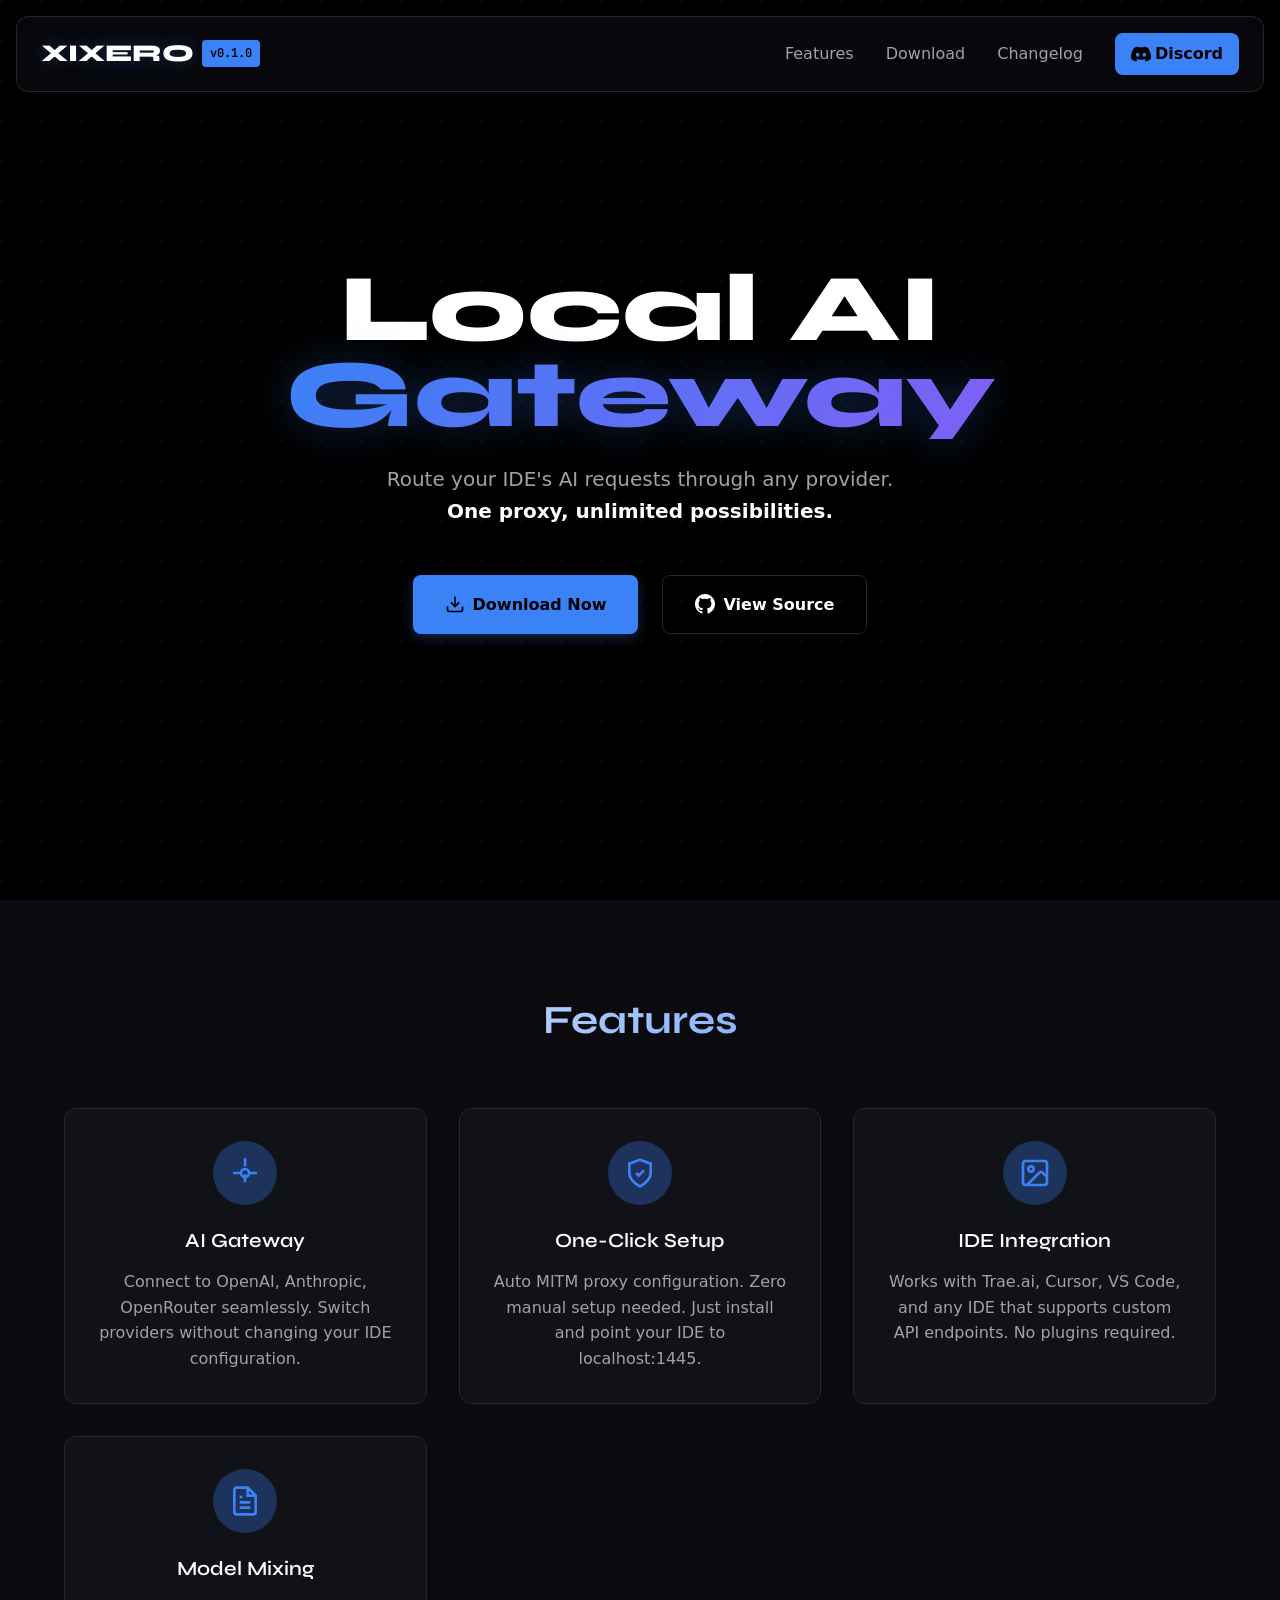
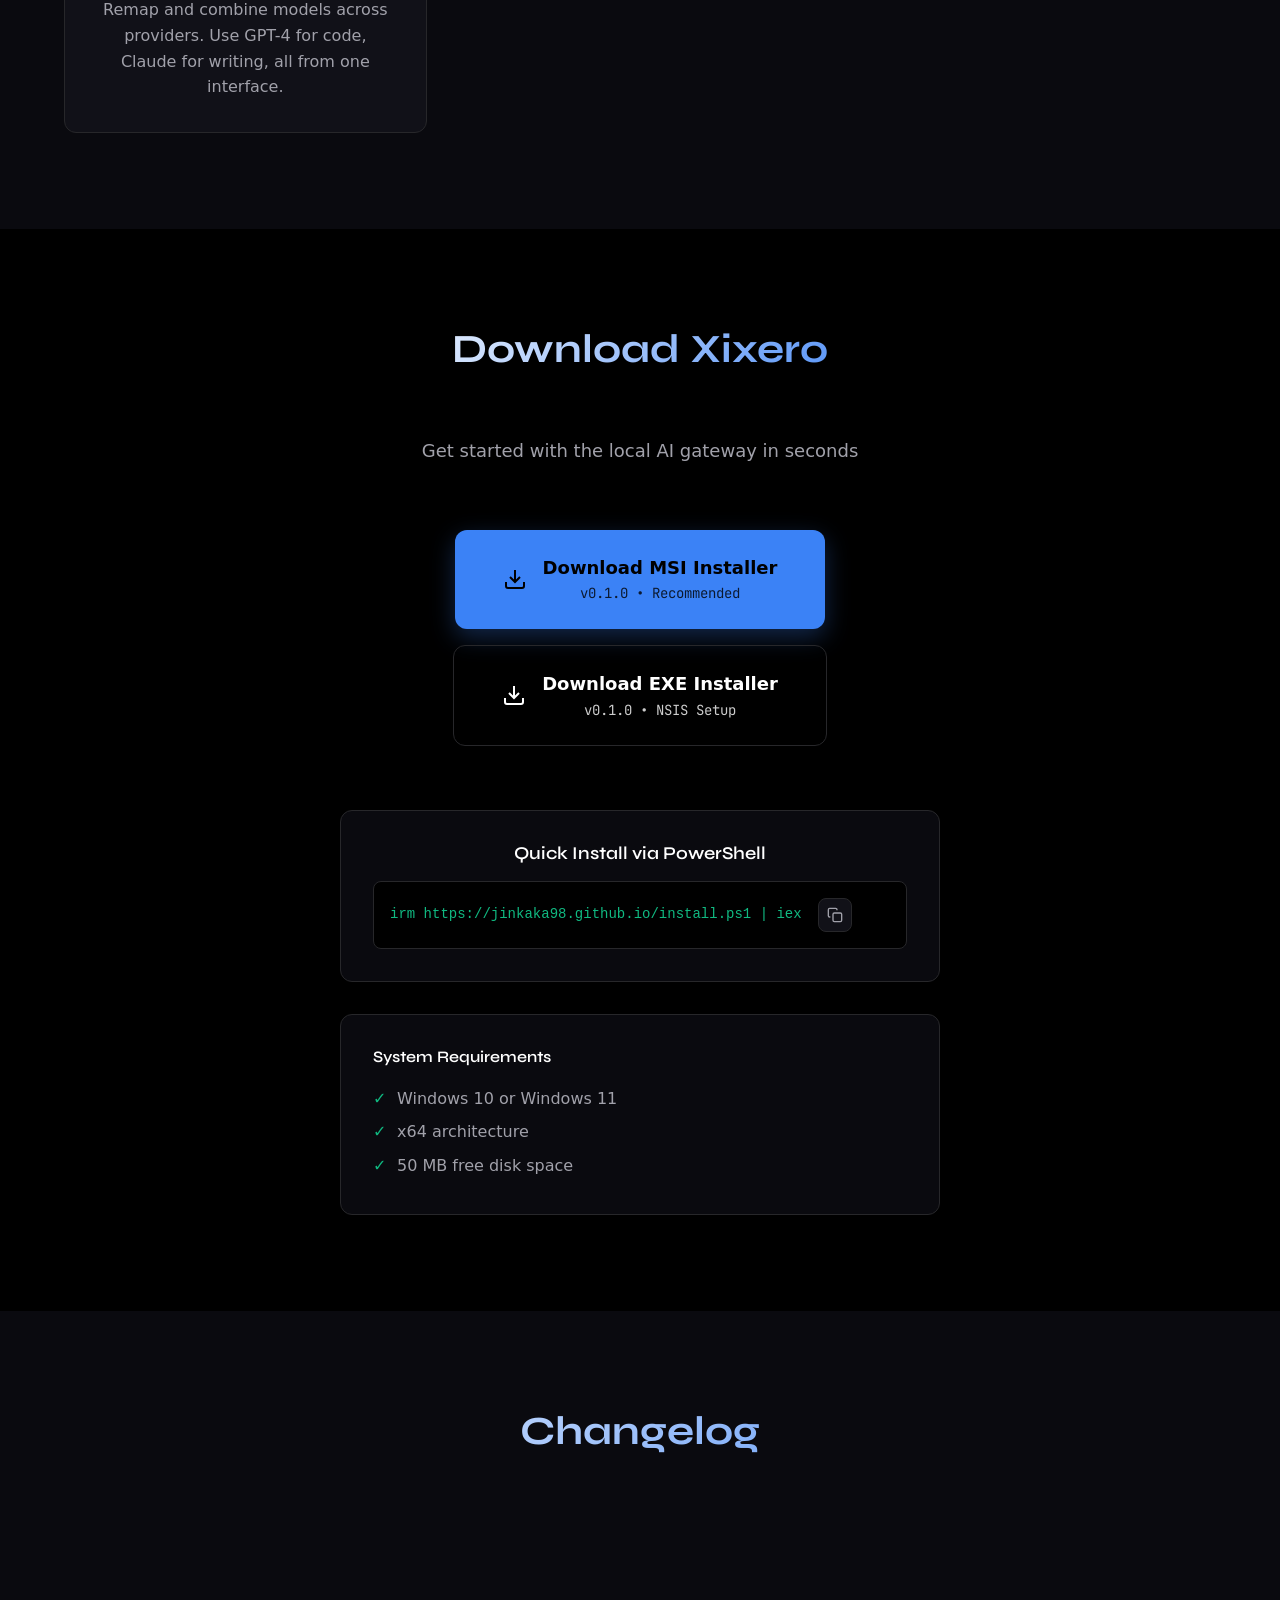
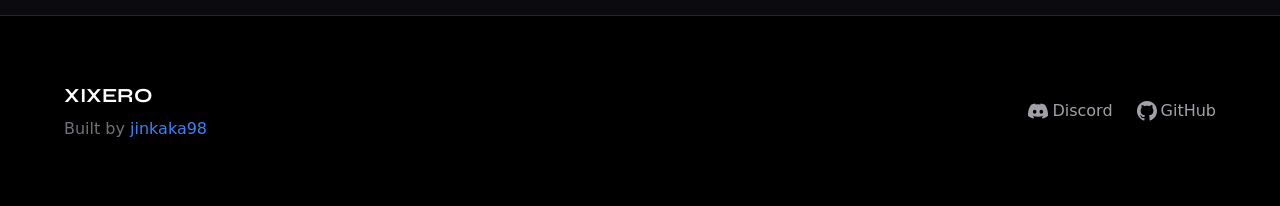
==== commit fc7c7122: "up up" ====
--- a/index.html
+++ b/index.html
@@ -144,15 +144,26 @@
                 <p class="download-subtitle">Get started with the local AI gateway in seconds</p>
                 
                 <div class="download-main">
-                    <a href="releases/xixero-setup.exe" class="download-btn" id="download-btn">
+                    <a href="releases/xixero-setup.msi" class="download-btn" id="download-btn-msi">
                         <svg width="24" height="24" viewBox="0 0 24 24" fill="none" stroke="currentColor" stroke-width="2">
                             <path d="M21 15v4a2 2 0 0 1-2 2H5a2 2 0 0 1-2-2v-4"/>
                             <polyline points="7,10 12,15 17,10"/>
                             <line x1="12" y1="15" x2="12" y2="3"/>
                         </svg>
                         <span>
-                            <strong>Download for Windows</strong>
-                            <small id="download-info">v0.1.0 • 5.0 MB</small>
+                            <strong>Download MSI Installer</strong>
+                            <small id="download-info-msi">v0.1.0 • Recommended</small>
+                        </span>
+                    </a>
+                    <a href="releases/xixero-setup.exe" class="download-btn download-btn-alt" id="download-btn-exe">
+                        <svg width="24" height="24" viewBox="0 0 24 24" fill="none" stroke="currentColor" stroke-width="2">
+                            <path d="M21 15v4a2 2 0 0 1-2 2H5a2 2 0 0 1-2-2v-4"/>
+                            <polyline points="7,10 12,15 17,10"/>
+                            <line x1="12" y1="15" x2="12" y2="3"/>
+                        </svg>
+                        <span>
+                            <strong>Download EXE Installer</strong>
+                            <small id="download-info-exe">v0.1.0 • NSIS Setup</small>
                         </span>
                     </a>
                 </div>
--- a/style.css
+++ b/style.css
@@ -417,6 +417,10 @@
 }
 
 .download-main {
+    display: flex;
+    gap: var(--space-md);
+    justify-content: center;
+    flex-wrap: wrap;
     margin-bottom: var(--space-3xl);
 }
 
@@ -447,6 +451,20 @@
     font-weight: 400;
     opacity: 0.8;
     font-family: var(--font-mono);
+}
+
+.download-btn-alt {
+    background: transparent;
+    color: var(--color-text-primary);
+    border: 1px solid var(--color-border);
+    box-shadow: none;
+}
+
+.download-btn-alt:hover {
+    background: var(--color-bg-secondary);
+    border-color: var(--color-accent);
+    color: var(--color-accent);
+    box-shadow: 0 8px 24px rgba(59, 130, 246, 0.1);
 }
 
 .download-alt {
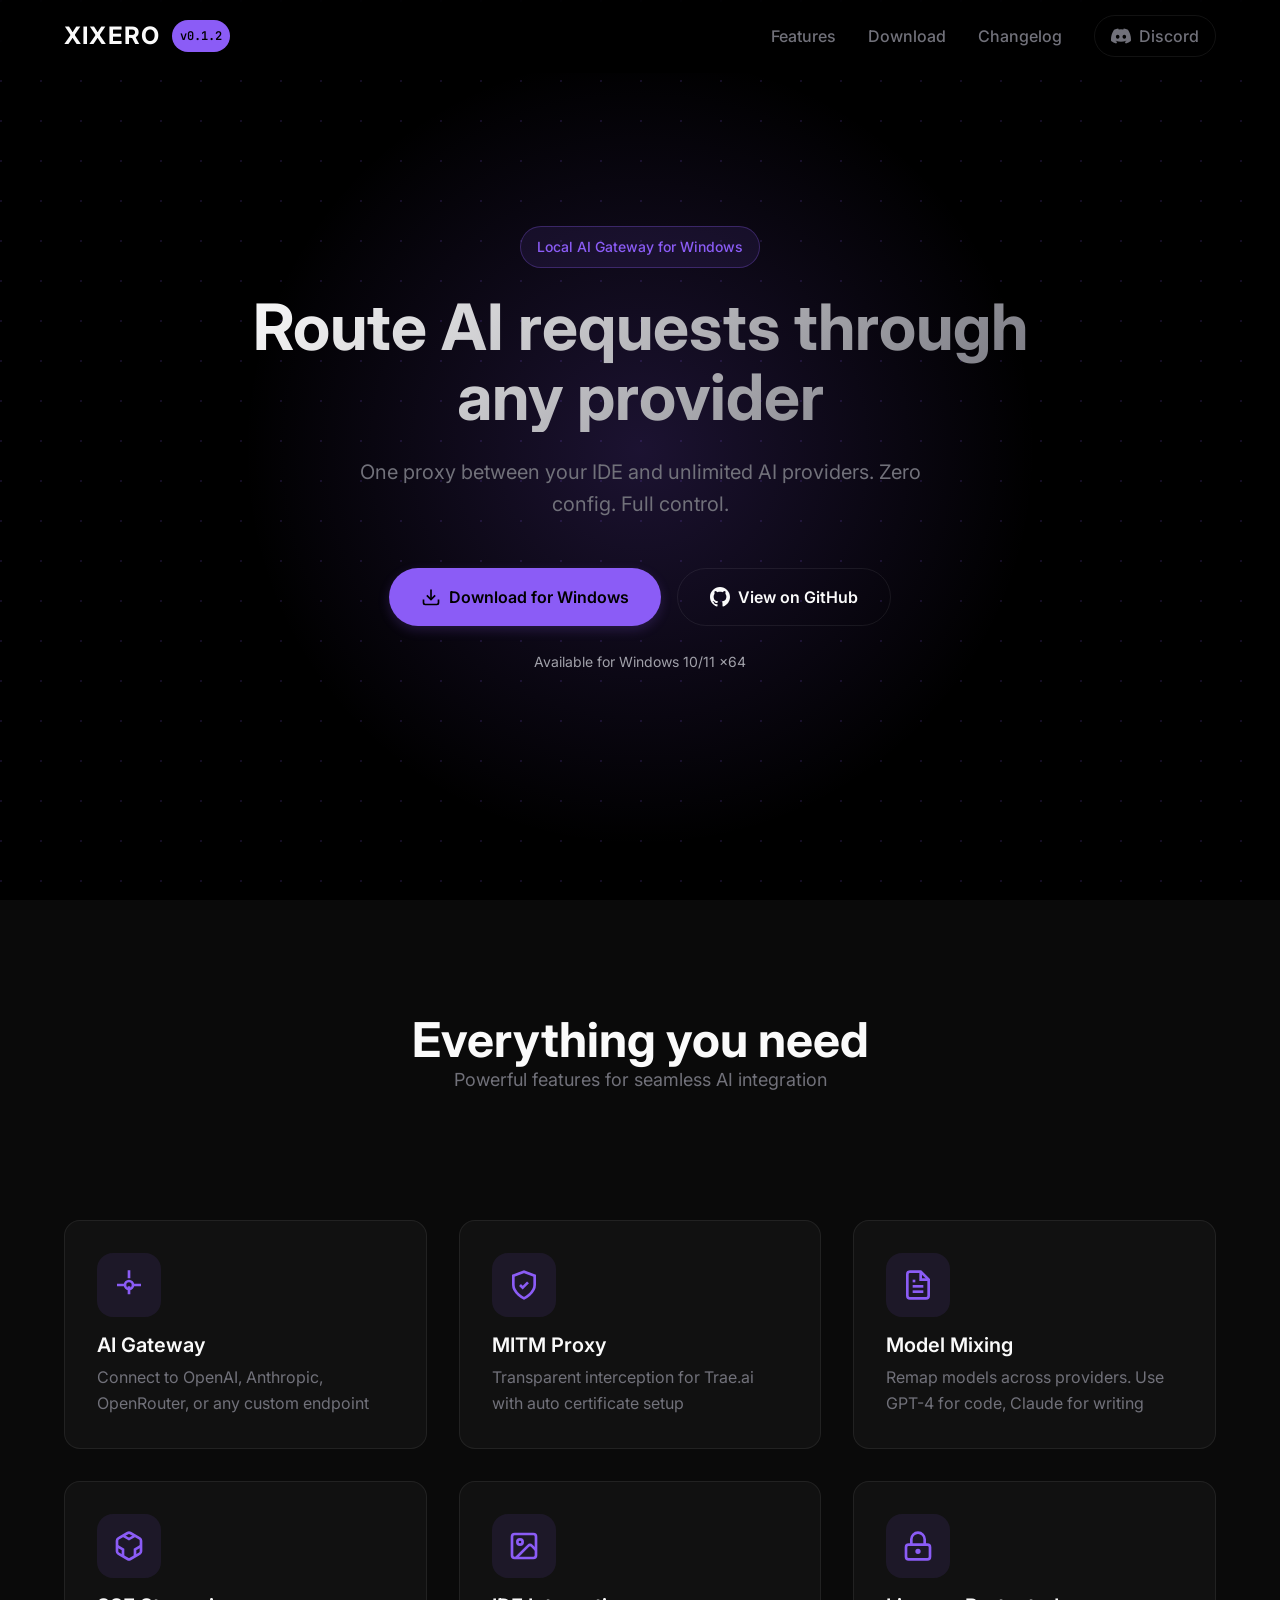
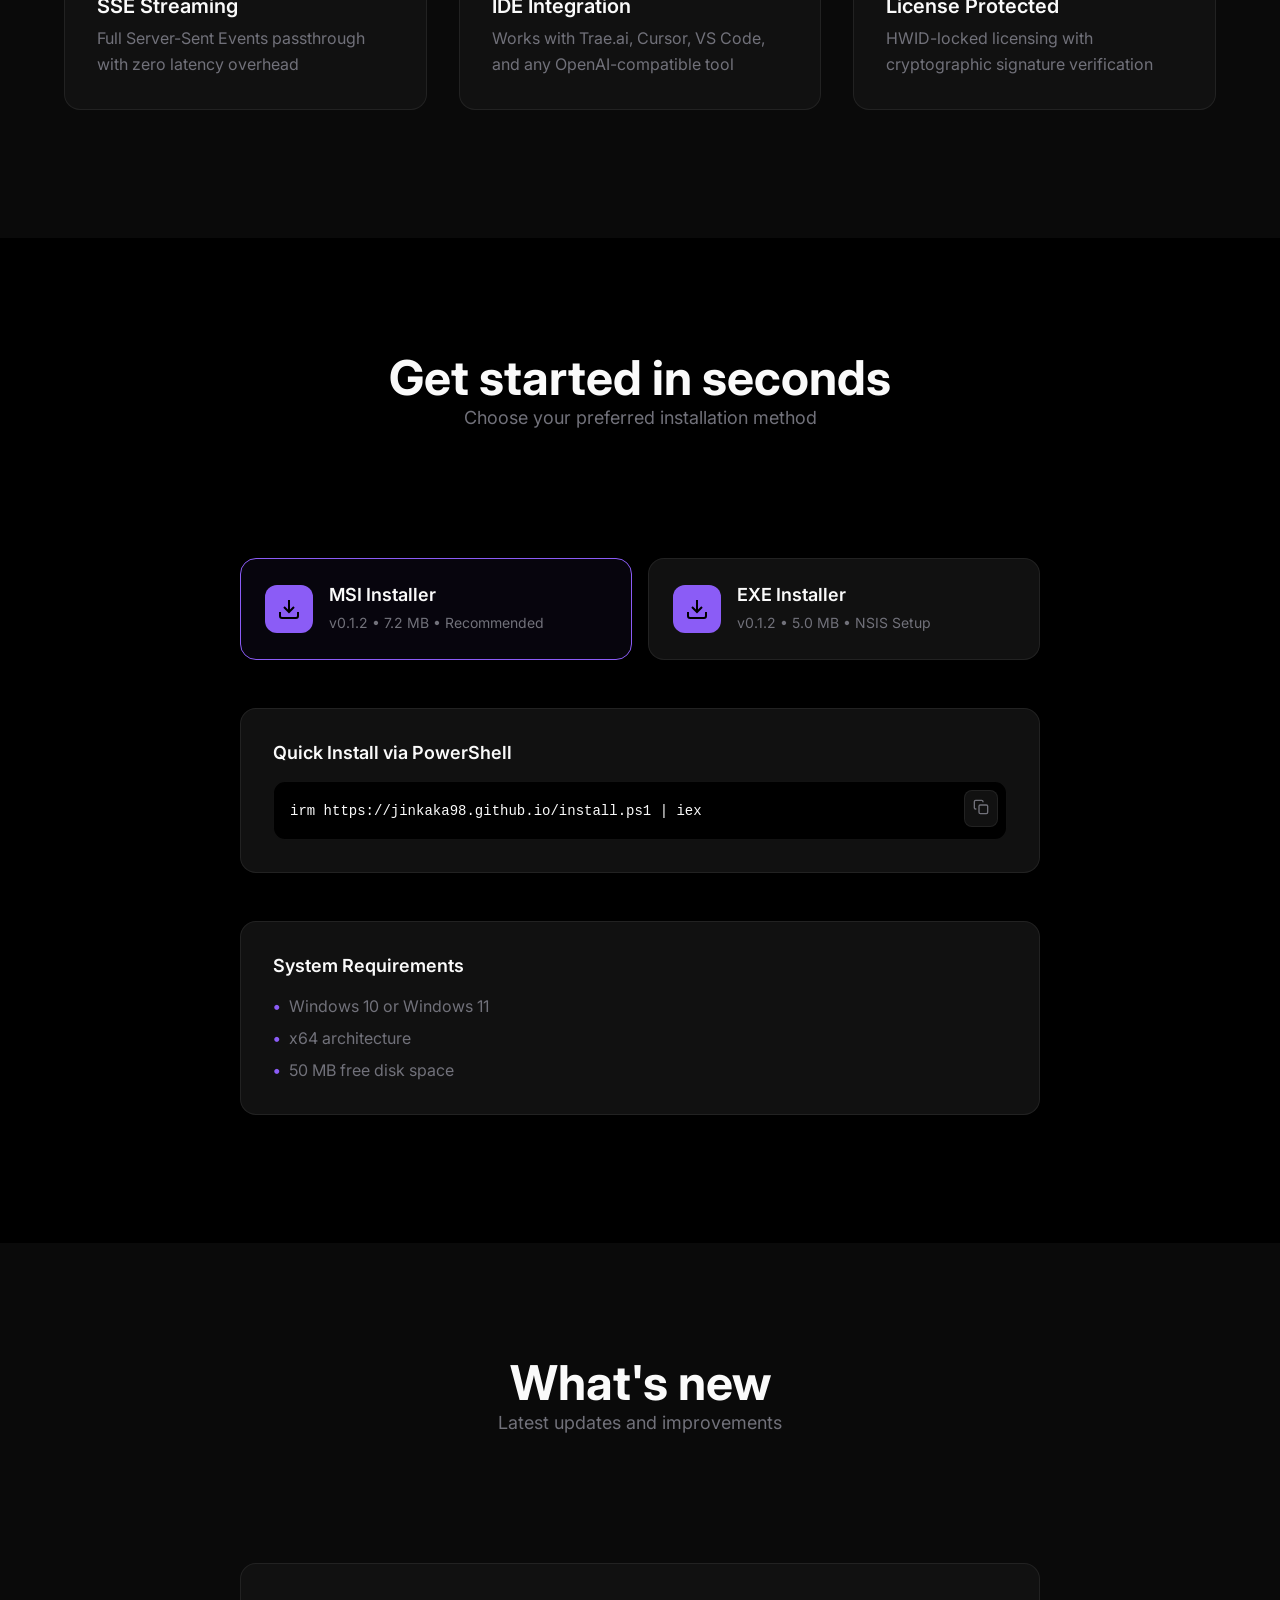
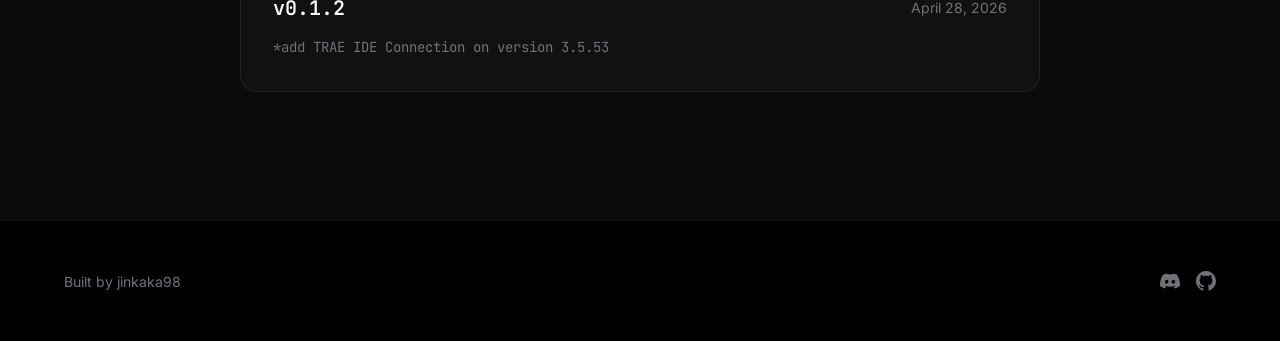
==== commit 321447b5: "redesign: Future AGI design system — purple accent, Inter font, clean dark theme" ====
--- a/index.html
+++ b/index.html
@@ -4,12 +4,12 @@
     <meta charset="UTF-8">
     <meta name="viewport" content="width=device-width, initial-scale=1.0">
     <title>Xixero - Local AI Gateway</title>
-    <meta name="description" content="Route your IDE's AI requests through any provider. One proxy, unlimited possibilities.">
+    <meta name="description" content="Route AI requests from IDEs through any provider. One proxy between your IDE and unlimited AI providers.">
     
     <!-- Fonts -->
     <link rel="preconnect" href="https://fonts.googleapis.com">
     <link rel="preconnect" href="https://fonts.gstatic.com" crossorigin>
-    <link href="https://fonts.googleapis.com/css2?family=Syne:wght@400;500;600;700;800&family=JetBrains+Mono:wght@300;400;500;600&display=swap" rel="stylesheet">
+    <link href="https://fonts.googleapis.com/css2?family=Inter:wght@300;400;500;600;700;800&family=JetBrains+Mono:wght@300;400;500;600&display=swap" rel="stylesheet">
     
     <!-- Styles -->
     <link rel="stylesheet" href="style.css">
@@ -18,27 +18,30 @@
     <link rel="icon" href="data:image/svg+xml,<svg xmlns='http://www.w3.org/2000/svg' viewBox='0 0 100 100'><text y='.9em' font-size='90'>⚡</text></svg>">
 </head>
 <body>
+    <!-- Skip to content for accessibility -->
+    <a href="#main" class="skip-link">Skip to main content</a>
+
     <!-- Navigation -->
     <nav class="navbar" id="navbar">
         <div class="nav-container">
             <div class="nav-brand">
                 <span class="logo">XIXERO</span>
-                <span class="version-badge" id="version-badge">v0.1.0</span>
+                <span class="version-badge" id="version-badge">v0.1.2</span>
             </div>
             
             <div class="nav-menu" id="nav-menu">
                 <a href="#features" class="nav-link">Features</a>
                 <a href="#download" class="nav-link">Download</a>
                 <a href="#changelog" class="nav-link">Changelog</a>
-                <a href="https://discord.gg/TFErxnnEfY" class="nav-link discord-link" target="_blank" rel="noopener">
-                    <svg width="20" height="20" viewBox="0 0 24 24" fill="currentColor">
+                <a href="https://discord.gg/TFErxnnEfY" class="nav-link nav-link-discord" target="_blank" rel="noopener" aria-label="Join Discord community">
+                    <svg width="20" height="20" viewBox="0 0 24 24" fill="currentColor" aria-hidden="true">
                         <path d="M20.317 4.37a19.791 19.791 0 0 0-4.885-1.515a.074.074 0 0 0-.079.037c-.21.375-.444.864-.608 1.25a18.27 18.27 0 0 0-5.487 0a12.64 12.64 0 0 0-.617-1.25a.077.077 0 0 0-.079-.037A19.736 19.736 0 0 0 3.677 4.37a.07.07 0 0 0-.032.027C.533 9.046-.32 13.58.099 18.057a.082.082 0 0 0 .031.057a19.9 19.9 0 0 0 5.993 3.03a.078.078 0 0 0 .084-.028a14.09 14.09 0 0 0 1.226-1.994a.076.076 0 0 0-.041-.106a13.107 13.107 0 0 1-1.872-.892a.077.077 0 0 1-.008-.128a10.2 10.2 0 0 0 .372-.292a.074.074 0 0 1 .077-.01c3.928 1.793 8.18 1.793 12.062 0a.074.074 0 0 1 .078.01c.12.098.246.198.373.292a.077.077 0 0 1-.006.127a12.299 12.299 0 0 1-1.873.892a.077.077 0 0 0-.041.107c.36.698.772 1.362 1.225 1.993a.076.076 0 0 0 .084.028a19.839 19.839 0 0 0 6.002-3.03a.077.077 0 0 0 .032-.054c.5-5.177-.838-9.674-3.549-13.66a.061.061 0 0 0-.031-.03zM8.02 15.33c-1.183 0-2.157-1.085-2.157-2.419c0-1.333.956-2.419 2.157-2.419c1.21 0 2.176 1.096 2.157 2.42c0 1.333-.956 2.418-2.157 2.418zm7.975 0c-1.183 0-2.157-1.085-2.157-2.419c0-1.333.955-2.419 2.157-2.419c1.21 0 2.176 1.096 2.157 2.42c0 1.333-.946 2.418-2.157 2.418z"/>
                     </svg>
                     Discord
                 </a>
             </div>
             
-            <button class="nav-toggle" id="nav-toggle" aria-label="Toggle navigation">
+            <button class="nav-toggle" id="nav-toggle" aria-label="Toggle navigation" aria-expanded="false">
                 <span></span>
                 <span></span>
                 <span></span>
@@ -46,183 +49,228 @@
         </div>
     </nav>
 
-    <!-- Hero Section -->
-    <section class="hero">
-        <div class="hero-grid"></div>
-        <div class="container">
-            <div class="hero-content">
-                <h1 class="hero-title">
-                    <span class="title-line">Local AI</span>
-                    <span class="title-line glow">Gateway</span>
-                </h1>
-                <p class="hero-subtitle">
-                    Route your IDE's AI requests through any provider.<br>
-                    <span class="highlight">One proxy, unlimited possibilities.</span>
-                </p>
-                <div class="hero-actions">
-                    <a href="#download" class="btn btn-primary">
-                        <svg width="20" height="20" viewBox="0 0 24 24" fill="none" stroke="currentColor" stroke-width="2">
-                            <path d="M21 15v4a2 2 0 0 1-2 2H5a2 2 0 0 1-2-2v-4"/>
-                            <polyline points="7,10 12,15 17,10"/>
-                            <line x1="12" y1="15" x2="12" y2="3"/>
-                        </svg>
-                        Download Now
-                    </a>
-                    <a href="https://github.com/jinkaka98/xixero" class="btn btn-secondary" target="_blank" rel="noopener">
-                        <svg width="20" height="20" viewBox="0 0 24 24" fill="currentColor">
-                            <path d="M12 0c-6.626 0-12 5.373-12 12 0 5.302 3.438 9.8 8.207 11.387.599.111.793-.261.793-.577v-2.234c-3.338.726-4.033-1.416-4.033-1.416-.546-1.387-1.333-1.756-1.333-1.756-1.089-.745.083-.729.083-.729 1.205.084 1.839 1.237 1.839 1.237 1.07 1.834 2.807 1.304 3.492.997.107-.775.418-1.305.762-1.604-2.665-.305-5.467-1.334-5.467-5.931 0-1.311.469-2.381 1.236-3.221-.124-.303-.535-1.524.117-3.176 0 0 1.008-.322 3.301 1.23.957-.266 1.983-.399 3.003-.404 1.02.005 2.047.138 3.006.404 2.291-1.552 3.297-1.23 3.297-1.23.653 1.653.242 2.874.118 3.176.77.84 1.235 1.911 1.235 3.221 0 4.609-2.807 5.624-5.479 5.921.43.372.823 1.102.823 2.222v3.293c0 .319.192.694.801.576 4.765-1.589 8.199-6.086 8.199-11.386 0-6.627-5.373-12-12-12z"/>
-                        </svg>
-                        View Source
-                    </a>
-                </div>
-            </div>
-        </div>
-    </section>
-
-    <!-- Features Section -->
-    <section class="features" id="features">
-        <div class="container">
-            <h2 class="section-title">Features</h2>
-            <div class="features-grid">
-                <div class="feature-card" data-reveal>
-                    <div class="feature-icon">
-                        <svg width="32" height="32" viewBox="0 0 24 24" fill="none" stroke="currentColor" stroke-width="2">
-                            <circle cx="12" cy="12" r="3"/>
-                            <path d="M12 1v6m0 6v6"/>
-                            <path d="m21 12-6 0m-6 0-6 0"/>
-                        </svg>
-                    </div>
-                    <h3>AI Gateway</h3>
-                    <p>Connect to OpenAI, Anthropic, OpenRouter seamlessly. Switch providers without changing your IDE configuration.</p>
+    <!-- Main Content -->
+    <main id="main">
+        <!-- Hero Section -->
+        <section class="hero">
+            <div class="hero-background">
+                <div class="hero-grid"></div>
+                <div class="hero-glow"></div>
+            </div>
+            <div class="container">
+                <div class="hero-content">
+                    <div class="hero-badge" data-reveal>
+                        Local AI Gateway for Windows
+                    </div>
+                    <h1 class="hero-title" data-reveal>
+                        Route AI requests through any provider
+                    </h1>
+                    <p class="hero-subtitle" data-reveal>
+                        One proxy between your IDE and unlimited AI providers. Zero config. Full control.
+                    </p>
+                    <div class="hero-actions" data-reveal>
+                        <a href="#download" class="btn btn-primary">
+                            <svg width="20" height="20" viewBox="0 0 24 24" fill="none" stroke="currentColor" stroke-width="2" aria-hidden="true">
+                                <path d="M21 15v4a2 2 0 0 1-2 2H5a2 2 0 0 1-2-2v-4"/>
+                                <polyline points="7,10 12,15 17,10"/>
+                                <line x1="12" y1="15" x2="12" y2="3"/>
+                            </svg>
+                            Download for Windows
+                        </a>
+                        <a href="https://github.com/jinkaka98/xixero" class="btn btn-secondary" target="_blank" rel="noopener">
+                            <svg width="20" height="20" viewBox="0 0 24 24" fill="currentColor" aria-hidden="true">
+                                <path d="M12 0c-6.626 0-12 5.373-12 12 0 5.302 3.438 9.8 8.207 11.387.599.111.793-.261.793-.577v-2.234c-3.338.726-4.033-1.416-4.033-1.416-.546-1.387-1.333-1.756-1.333-1.756-1.089-.745.083-.729.083-.729 1.205.084 1.839 1.237 1.839 1.237 1.07 1.834 2.807 1.304 3.492.997.107-.775.418-1.305.762-1.604-2.665-.305-5.467-1.334-5.467-5.931 0-1.311.469-2.381 1.236-3.221-.124-.303-.535-1.524.117-3.176 0 0 1.008-.322 3.301 1.23.957-.266 1.983-.399 3.003-.404 1.02.005 2.047.138 3.006.404 2.291-1.552 3.297-1.23 3.297-1.23.653 1.653.242 2.874.118 3.176.77.84 1.235 1.911 1.235 3.221 0 4.609-2.807 5.624-5.479 5.921.43.372.823 1.102.823 2.222v3.293c0 .319.192.694.801.576 4.765-1.589 8.199-6.086 8.199-11.386 0-6.627-5.373-12-12-12z"/>
+                            </svg>
+                            View on GitHub
+                        </a>
+                    </div>
+                    <div class="hero-note" data-reveal>
+                        Available for Windows 10/11 x64
+                    </div>
+                </div>
+            </div>
+        </section>
+
+        <!-- Features Section -->
+        <section class="features" id="features">
+            <div class="container">
+                <div class="section-header" data-reveal>
+                    <h2 class="section-title">Everything you need</h2>
+                    <p class="section-subtitle">Powerful features for seamless AI integration</p>
+                </div>
+                <div class="features-grid">
+                    <div class="feature-card" data-reveal>
+                        <div class="feature-icon">
+                            <svg width="32" height="32" viewBox="0 0 24 24" fill="none" stroke="currentColor" stroke-width="2" aria-hidden="true">
+                                <circle cx="12" cy="12" r="3"/>
+                                <path d="M12 1v6m0 6v6"/>
+                                <path d="m21 12-6 0m-6 0-6 0"/>
+                            </svg>
+                        </div>
+                        <h3 class="feature-title">AI Gateway</h3>
+                        <p class="feature-description">Connect to OpenAI, Anthropic, OpenRouter, or any custom endpoint</p>
+                    </div>
+                    
+                    <div class="feature-card" data-reveal>
+                        <div class="feature-icon">
+                            <svg width="32" height="32" viewBox="0 0 24 24" fill="none" stroke="currentColor" stroke-width="2" aria-hidden="true">
+                                <path d="M12 22s8-4 8-10V5l-8-3-8 3v7c0 6 8 10 8 10z"/>
+                                <path d="m9 12 2 2 4-4"/>
+                            </svg>
+                        </div>
+                        <h3 class="feature-title">MITM Proxy</h3>
+                        <p class="feature-description">Transparent interception for Trae.ai with auto certificate setup</p>
+                    </div>
+                    
+                    <div class="feature-card" data-reveal>
+                        <div class="feature-icon">
+                            <svg width="32" height="32" viewBox="0 0 24 24" fill="none" stroke="currentColor" stroke-width="2" aria-hidden="true">
+                                <path d="M14 2H6a2 2 0 0 0-2 2v16a2 2 0 0 0 2 2h12a2 2 0 0 0 2-2V8z"/>
+                                <polyline points="14,2 14,8 20,8"/>
+                                <line x1="16" y1="13" x2="8" y2="13"/>
+                                <line x1="16" y1="17" x2="8" y2="17"/>
+                                <polyline points="10,9 9,9 8,9"/>
+                            </svg>
+                        </div>
+                        <h3 class="feature-title">Model Mixing</h3>
+                        <p class="feature-description">Remap models across providers. Use GPT-4 for code, Claude for writing</p>
+                    </div>
+                    
+                    <div class="feature-card" data-reveal>
+                        <div class="feature-icon">
+                            <svg width="32" height="32" viewBox="0 0 24 24" fill="none" stroke="currentColor" stroke-width="2" aria-hidden="true">
+                                <path d="M21 16V8a2 2 0 0 0-1-1.73l-7-4a2 2 0 0 0-2 0l-7 4A2 2 0 0 0 3 8v8a2 2 0 0 0 1 1.73l7 4a2 2 0 0 0 2 0l7-4A2 2 0 0 0 21 16z"/>
+                                <polyline points="7.5,4.21 12,6.81 16.5,4.21"/>
+                                <polyline points="7.5,19.79 7.5,14.6 3,12"/>
+                                <polyline points="21,12 16.5,14.6 16.5,19.79"/>
+                            </svg>
+                        </div>
+                        <h3 class="feature-title">SSE Streaming</h3>
+                        <p class="feature-description">Full Server-Sent Events passthrough with zero latency overhead</p>
+                    </div>
+                    
+                    <div class="feature-card" data-reveal>
+                        <div class="feature-icon">
+                            <svg width="32" height="32" viewBox="0 0 24 24" fill="none" stroke="currentColor" stroke-width="2" aria-hidden="true">
+                                <rect x="3" y="3" width="18" height="18" rx="2" ry="2"/>
+                                <circle cx="9" cy="9" r="2"/>
+                                <path d="m21 15-3.086-3.086a2 2 0 0 0-2.828 0L6 21"/>
+                            </svg>
+                        </div>
+                        <h3 class="feature-title">IDE Integration</h3>
+                        <p class="feature-description">Works with Trae.ai, Cursor, VS Code, and any OpenAI-compatible tool</p>
+                    </div>
+                    
+                    <div class="feature-card" data-reveal>
+                        <div class="feature-icon">
+                            <svg width="32" height="32" viewBox="0 0 24 24" fill="none" stroke="currentColor" stroke-width="2" aria-hidden="true">
+                                <rect x="3" y="11" width="18" height="11" rx="2" ry="2"/>
+                                <circle cx="12" cy="16" r="1"/>
+                                <path d="M7 11V7a5 5 0 0 1 10 0v4"/>
+                            </svg>
+                        </div>
+                        <h3 class="feature-title">License Protected</h3>
+                        <p class="feature-description">HWID-locked licensing with cryptographic signature verification</p>
+                    </div>
+                </div>
+            </div>
+        </section>
+
+        <!-- Download Section -->
+        <section class="download" id="download">
+            <div class="container">
+                <div class="section-header" data-reveal>
+                    <h2 class="section-title">Get started in seconds</h2>
+                    <p class="section-subtitle">Choose your preferred installation method</p>
                 </div>
                 
-                <div class="feature-card" data-reveal>
-                    <div class="feature-icon">
-                        <svg width="32" height="32" viewBox="0 0 24 24" fill="none" stroke="currentColor" stroke-width="2">
-                            <path d="M12 22s8-4 8-10V5l-8-3-8 3v7c0 6 8 10 8 10z"/>
-                            <path d="m9 12 2 2 4-4"/>
-                        </svg>
-                    </div>
-                    <h3>One-Click Setup</h3>
-                    <p>Auto MITM proxy configuration. Zero manual setup needed. Just install and point your IDE to localhost:1445.</p>
-                </div>
-                
-                <div class="feature-card" data-reveal>
-                    <div class="feature-icon">
-                        <svg width="32" height="32" viewBox="0 0 24 24" fill="none" stroke="currentColor" stroke-width="2">
-                            <rect x="3" y="3" width="18" height="18" rx="2" ry="2"/>
-                            <circle cx="9" cy="9" r="2"/>
-                            <path d="m21 15-3.086-3.086a2 2 0 0 0-2.828 0L6 21"/>
-                        </svg>
-                    </div>
-                    <h3>IDE Integration</h3>
-                    <p>Works with Trae.ai, Cursor, VS Code, and any IDE that supports custom API endpoints. No plugins required.</p>
-                </div>
-                
-                <div class="feature-card" data-reveal>
-                    <div class="feature-icon">
-                        <svg width="32" height="32" viewBox="0 0 24 24" fill="none" stroke="currentColor" stroke-width="2">
-                            <path d="M14 2H6a2 2 0 0 0-2 2v16a2 2 0 0 0 2 2h12a2 2 0 0 0 2-2V8z"/>
-                            <polyline points="14,2 14,8 20,8"/>
-                            <line x1="16" y1="13" x2="8" y2="13"/>
-                            <line x1="16" y1="17" x2="8" y2="17"/>
-                            <polyline points="10,9 9,9 8,9"/>
-                        </svg>
-                    </div>
-                    <h3>Model Mixing</h3>
-                    <p>Remap and combine models across providers. Use GPT-4 for code, Claude for writing, all from one interface.</p>
-                </div>
-            </div>
-        </div>
-    </section>
-
-    <!-- Download Section -->
-    <section class="download" id="download">
-        <div class="container">
-            <div class="download-content" data-reveal>
-                <h2 class="section-title">Download Xixero</h2>
-                <p class="download-subtitle">Get started with the local AI gateway in seconds</p>
-                
-                <div class="download-main">
-                    <a href="releases/xixero-setup.msi" class="download-btn" id="download-btn-msi">
-                        <svg width="24" height="24" viewBox="0 0 24 24" fill="none" stroke="currentColor" stroke-width="2">
-                            <path d="M21 15v4a2 2 0 0 1-2 2H5a2 2 0 0 1-2-2v-4"/>
-                            <polyline points="7,10 12,15 17,10"/>
-                            <line x1="12" y1="15" x2="12" y2="3"/>
-                        </svg>
-                        <span>
-                            <strong>Download MSI Installer</strong>
-                            <small id="download-info-msi">v0.1.0 • Recommended</small>
-                        </span>
-                    </a>
-                    <a href="releases/xixero-setup.exe" class="download-btn download-btn-alt" id="download-btn-exe">
-                        <svg width="24" height="24" viewBox="0 0 24 24" fill="none" stroke="currentColor" stroke-width="2">
-                            <path d="M21 15v4a2 2 0 0 1-2 2H5a2 2 0 0 1-2-2v-4"/>
-                            <polyline points="7,10 12,15 17,10"/>
-                            <line x1="12" y1="15" x2="12" y2="3"/>
-                        </svg>
-                        <span>
-                            <strong>Download EXE Installer</strong>
-                            <small id="download-info-exe">v0.1.0 • NSIS Setup</small>
-                        </span>
-                    </a>
-                </div>
-                
-                <div class="download-alt">
-                    <h3>Quick Install via PowerShell</h3>
-                    <div class="code-block">
-                        <code id="install-command">irm https://jinkaka98.github.io/install.ps1 | iex</code>
-                        <button class="copy-btn" id="copy-btn" aria-label="Copy command">
-                            <svg width="16" height="16" viewBox="0 0 24 24" fill="none" stroke="currentColor" stroke-width="2">
-                                <rect x="9" y="9" width="13" height="13" rx="2" ry="2"/>
-                                <path d="M5 15H4a2 2 0 0 1-2-2V4a2 2 0 0 1 2-2h9a2 2 0 0 1 2 2v1"/>
-                            </svg>
-                        </button>
-                    </div>
-                </div>
-                
-                <div class="system-requirements">
-                    <h4>System Requirements</h4>
-                    <ul>
-                        <li>Windows 10 or Windows 11</li>
-                        <li>x64 architecture</li>
-                        <li>50 MB free disk space</li>
-                    </ul>
-                </div>
-            </div>
-        </div>
-    </section>
-
-    <!-- Changelog Section -->
-    <section class="changelog" id="changelog">
-        <div class="container">
-            <h2 class="section-title">Changelog</h2>
-            <div class="changelog-content" id="changelog-content" data-reveal>
-                <!-- Dynamically loaded -->
-            </div>
-        </div>
-    </section>
+                <div class="download-content">
+                    <div class="download-buttons" data-reveal>
+                        <a href="releases/xixero-setup.msi" class="download-btn download-btn-primary" id="download-btn-msi">
+                            <div class="download-btn-icon">
+                                <svg width="24" height="24" viewBox="0 0 24 24" fill="none" stroke="currentColor" stroke-width="2" aria-hidden="true">
+                                    <path d="M21 15v4a2 2 0 0 1-2 2H5a2 2 0 0 1-2-2v-4"/>
+                                    <polyline points="7,10 12,15 17,10"/>
+                                    <line x1="12" y1="15" x2="12" y2="3"/>
+                                </svg>
+                            </div>
+                            <div class="download-btn-content">
+                                <div class="download-btn-title">MSI Installer</div>
+                                <div class="download-btn-subtitle" id="download-info-msi">v0.1.2 • 7.2 MB • Recommended</div>
+                            </div>
+                        </a>
+                        
+                        <a href="releases/xixero-setup.exe" class="download-btn download-btn-secondary" id="download-btn-exe">
+                            <div class="download-btn-icon">
+                                <svg width="24" height="24" viewBox="0 0 24 24" fill="none" stroke="currentColor" stroke-width="2" aria-hidden="true">
+                                    <path d="M21 15v4a2 2 0 0 1-2 2H5a2 2 0 0 1-2-2v-4"/>
+                                    <polyline points="7,10 12,15 17,10"/>
+                                    <line x1="12" y1="15" x2="12" y2="3"/>
+                                </svg>
+                            </div>
+                            <div class="download-btn-content">
+                                <div class="download-btn-title">EXE Installer</div>
+                                <div class="download-btn-subtitle" id="download-info-exe">v0.1.2 • 5.0 MB • NSIS Setup</div>
+                            </div>
+                        </a>
+                    </div>
+                    
+                    <div class="download-alt" data-reveal>
+                        <h3 class="download-alt-title">Quick Install via PowerShell</h3>
+                        <div class="code-block">
+                            <code id="install-command">irm https://jinkaka98.github.io/install.ps1 | iex</code>
+                            <button class="copy-btn" id="copy-btn" aria-label="Copy PowerShell command">
+                                <svg width="16" height="16" viewBox="0 0 24 24" fill="none" stroke="currentColor" stroke-width="2" aria-hidden="true">
+                                    <rect x="9" y="9" width="13" height="13" rx="2" ry="2"/>
+                                    <path d="M5 15H4a2 2 0 0 1-2-2V4a2 2 0 0 1 2-2h9a2 2 0 0 1 2 2v1"/>
+                                </svg>
+                            </button>
+                        </div>
+                    </div>
+                    
+                    <div class="system-requirements" data-reveal>
+                        <h4 class="requirements-title">System Requirements</h4>
+                        <ul class="requirements-list">
+                            <li>Windows 10 or Windows 11</li>
+                            <li>x64 architecture</li>
+                            <li>50 MB free disk space</li>
+                        </ul>
+                    </div>
+                </div>
+            </div>
+        </section>
+
+        <!-- Changelog Section -->
+        <section class="changelog" id="changelog">
+            <div class="container">
+                <div class="section-header" data-reveal>
+                    <h2 class="section-title">What's new</h2>
+                    <p class="section-subtitle">Latest updates and improvements</p>
+                </div>
+                <div class="changelog-content" id="changelog-content" data-reveal>
+                    <!-- Dynamically loaded -->
+                </div>
+            </div>
+        </section>
+    </main>
 
     <!-- Footer -->
     <footer class="footer">
         <div class="container">
             <div class="footer-content">
                 <div class="footer-left">
-                    <span class="footer-brand">XIXERO</span>
-                    <p>Built by <a href="https://github.com/jinkaka98" target="_blank" rel="noopener">jinkaka98</a></p>
+                    <span class="footer-brand">Built by jinkaka98</span>
                 </div>
                 <div class="footer-right">
-                    <a href="https://discord.gg/TFErxnnEfY" class="footer-link" target="_blank" rel="noopener">
-                        <svg width="20" height="20" viewBox="0 0 24 24" fill="currentColor">
+                    <a href="https://discord.gg/TFErxnnEfY" class="footer-link" target="_blank" rel="noopener" aria-label="Join Discord community">
+                        <svg width="20" height="20" viewBox="0 0 24 24" fill="currentColor" aria-hidden="true">
                             <path d="M20.317 4.37a19.791 19.791 0 0 0-4.885-1.515a.074.074 0 0 0-.079.037c-.21.375-.444.864-.608 1.25a18.27 18.27 0 0 0-5.487 0a12.64 12.64 0 0 0-.617-1.25a.077.077 0 0 0-.079-.037A19.736 19.736 0 0 0 3.677 4.37a.07.07 0 0 0-.032.027C.533 9.046-.32 13.58.099 18.057a.082.082 0 0 0 .031.057a19.9 19.9 0 0 0 5.993 3.03a.078.078 0 0 0 .084-.028a14.09 14.09 0 0 0 1.226-1.994a.076.076 0 0 0-.041-.106a13.107 13.107 0 0 1-1.872-.892a.077.077 0 0 1-.008-.128a10.2 10.2 0 0 0 .372-.292a.074.074 0 0 1 .077-.01c3.928 1.793 8.18 1.793 12.062 0a.074.074 0 0 1 .078.01c.12.098.246.198.373.292a.077.077 0 0 1-.006.127a12.299 12.299 0 0 1-1.873.892a.077.077 0 0 0-.041.107c.36.698.772 1.362 1.225 1.993a.076.076 0 0 0 .084.028a19.839 19.839 0 0 0 6.002-3.03a.077.077 0 0 0 .032-.054c.5-5.177-.838-9.674-3.549-13.66a.061.061 0 0 0-.031-.03zM8.02 15.33c-1.183 0-2.157-1.085-2.157-2.419c0-1.333.956-2.419 2.157-2.419c1.21 0 2.176 1.096 2.157 2.42c0 1.333-.956 2.418-2.157 2.418zm7.975 0c-1.183 0-2.157-1.085-2.157-2.419c0-1.333.955-2.419 2.157-2.419c1.21 0 2.176 1.096 2.157 2.42c0 1.333-.946 2.418-2.157 2.418z"/>
                         </svg>
-                        Discord
                     </a>
-                    <a href="https://github.com/jinkaka98/xixero" class="footer-link" target="_blank" rel="noopener">
-                        <svg width="20" height="20" viewBox="0 0 24 24" fill="currentColor">
+                    <a href="https://github.com/jinkaka98/xixero" class="footer-link" target="_blank" rel="noopener" aria-label="View source on GitHub">
+                        <svg width="20" height="20" viewBox="0 0 24 24" fill="currentColor" aria-hidden="true">
                             <path d="M12 0c-6.626 0-12 5.373-12 12 0 5.302 3.438 9.8 8.207 11.387.599.111.793-.261.793-.577v-2.234c-3.338.726-4.033-1.416-4.033-1.416-.546-1.387-1.333-1.756-1.333-1.756-1.089-.745.083-.729.083-.729 1.205.084 1.839 1.237 1.839 1.237 1.07 1.834 2.807 1.304 3.492.997.107-.775.418-1.305.762-1.604-2.665-.305-5.467-1.334-5.467-5.931 0-1.311.469-2.381 1.236-3.221-.124-.303-.535-1.524.117-3.176 0 0 1.008-.322 3.301 1.23.957-.266 1.983-.399 3.003-.404 1.02.005 2.047.138 3.006.404 2.291-1.552 3.297-1.23 3.297-1.23.653 1.653.242 2.874.118 3.176.77.84 1.235 1.911 1.235 3.221 0 4.609-2.807 5.624-5.479 5.921.43.372.823 1.102.823 2.222v3.293c0 .319.192.694.801.576 4.765-1.589 8.199-6.086 8.199-11.386 0-6.627-5.373-12-12-12z"/>
                         </svg>
-                        GitHub
                     </a>
                 </div>
             </div>
--- a/style.css
+++ b/style.css
@@ -1,781 +1,804 @@
-/* CSS Custom Properties */
+/* Future AGI Design System - Xixero Landing Page */
+
+/* Design Tokens */
 :root {
-    /* Colors */
-    --color-bg-primary: #000000;
-    --color-bg-secondary: #0a0a0f;
-    --color-bg-tertiary: #111118;
-    --color-accent: #3b82f6;
-    --color-accent-hover: #2563eb;
-    --color-accent-glow: rgba(59, 130, 246, 0.3);
-    --color-text-primary: #ffffff;
-    --color-text-secondary: #a1a1aa;
-    --color-text-muted: #71717a;
-    --color-border: #27272a;
-    --color-success: #10b981;
-    --color-warning: #f59e0b;
-    
-    /* Typography */
-    --font-heading: 'Syne', sans-serif;
-    --font-mono: 'JetBrains Mono', 'Consolas', monospace;
-    --font-body: system-ui, -apple-system, sans-serif;
-    
-    /* Spacing */
-    --space-xs: 0.25rem;
-    --space-sm: 0.5rem;
-    --space-md: 1rem;
-    --space-lg: 1.5rem;
-    --space-xl: 2rem;
-    --space-2xl: 3rem;
-    --space-3xl: 4rem;
-    --space-4xl: 6rem;
-    
-    /* Layout */
-    --container-max-width: 1200px;
-    --border-radius: 8px;
-    --border-radius-lg: 12px;
-    
-    /* Animations */
-    --transition-fast: 200ms ease;
-    --transition-normal: 300ms ease;
-    --transition-slow: 500ms ease;
+  /* Typography */
+  --font-primary: 'Inter', system-ui, -apple-system, BlinkMacSystemFont, 'Segoe UI', Roboto, sans-serif;
+  --font-mono: 'JetBrains Mono', monospace;
+  --font-size-base: 16px;
+  --font-weight-base: 400;
+  --line-height-base: 24px;
+
+  /* Colors */
+  --color-text-primary: #fafafa;
+  --color-text-secondary: #71717a;
+  --color-text-tertiary: #a1a1aa;
+  --color-text-inverse: #e4e4e7;
+  --color-surface-base: #000000;
+  --color-surface-muted: #0a0a0a;
+  --color-surface-card: #111111;
+  --color-border: rgba(255, 255, 255, 0.07);
+  --color-border-hover: rgba(255, 255, 255, 0.14);
+  --color-accent: #8b5cf6;
+  --color-accent-hover: #a78bfa;
+  --color-accent-glow: rgba(139, 92, 246, 0.2);
+
+  /* Spacing */
+  --space-1: 2px;
+  --space-2: 4px;
+  --space-3: 6px;
+  --space-4: 8px;
+  --space-5: 10px;
+  --space-6: 12px;
+  --space-7: 16px;
+  --space-8: 20px;
+  --space-9: 24px;
+  --space-10: 32px;
+  --space-11: 40px;
+  --space-12: 48px;
+  --space-13: 64px;
+  --space-14: 80px;
+  --space-15: 96px;
+  --space-16: 128px;
+
+  /* Radius */
+  --radius-sm: 8px;
+  --radius-md: 12px;
+  --radius-lg: 16px;
+  --radius-xl: 24px;
+  --radius-full: 9999px;
+
+  /* Motion */
+  --motion-instant: 150ms;
+  --motion-fast: 200ms;
+  --motion-normal: 300ms;
+  --motion-slow: 500ms;
 }
 
 /* Reset & Base Styles */
 * {
-    margin: 0;
-    padding: 0;
-    box-sizing: border-box;
+  margin: 0;
+  padding: 0;
+  box-sizing: border-box;
 }
 
 html {
-    scroll-behavior: smooth;
-    font-size: 16px;
+  font-size: var(--font-size-base);
+  scroll-behavior: smooth;
 }
 
 body {
-    font-family: var(--font-body);
-    background: var(--color-bg-primary);
-    color: var(--color-text-primary);
-    line-height: 1.6;
-    overflow-x: hidden;
+  font-family: var(--font-primary);
+  background: var(--color-surface-base);
+  color: var(--color-text-primary);
+  line-height: var(--line-height-base);
+  font-weight: var(--font-weight-base);
+  -webkit-font-smoothing: antialiased;
+  -moz-osx-font-smoothing: grayscale;
+}
+
+/* Skip Link for Accessibility */
+.skip-link {
+  position: absolute;
+  top: -40px;
+  left: var(--space-7);
+  background: var(--color-accent);
+  color: var(--color-surface-base);
+  padding: var(--space-4) var(--space-7);
+  text-decoration: none;
+  border-radius: var(--radius-sm);
+  font-weight: 600;
+  z-index: 1000;
+  transition: top var(--motion-fast);
+}
+
+.skip-link:focus {
+  top: var(--space-7);
+}
+
+/* Focus Styles */
+*:focus-visible {
+  outline: 2px solid var(--color-accent);
+  outline-offset: 2px;
+  border-radius: var(--radius-sm);
+}
+
+/* Container */
+.container {
+  max-width: 1200px;
+  margin: 0 auto;
+  padding: 0 var(--space-9);
+}
+
+@media (max-width: 768px) {
+  .container {
+    padding: 0 var(--space-7);
+  }
+}
+
+/* Navigation */
+.navbar {
+  position: fixed;
+  top: 0;
+  left: 0;
+  right: 0;
+  z-index: 100;
+  background: rgba(0, 0, 0, 0.8);
+  backdrop-filter: blur(12px);
+  -webkit-backdrop-filter: blur(12px);
+  border-bottom: 1px solid transparent;
+  transition: all var(--motion-normal);
+}
+
+.navbar.scrolled {
+  background: rgba(0, 0, 0, 0.95);
+  border-bottom-color: var(--color-border);
+}
+
+.nav-container {
+  display: flex;
+  align-items: center;
+  justify-content: space-between;
+  height: 72px;
+  max-width: 1200px;
+  margin: 0 auto;
+  padding: 0 var(--space-9);
+}
+
+.nav-brand {
+  display: flex;
+  align-items: center;
+  gap: var(--space-6);
+}
+
+.logo {
+  font-family: var(--font-primary);
+  font-size: 1.5rem;
+  font-weight: 700;
+  color: var(--color-text-primary);
+  letter-spacing: 0.05em;
+}
+
+.version-badge {
+  background: var(--color-accent);
+  color: var(--color-surface-base);
+  padding: var(--space-2) var(--space-4);
+  border-radius: var(--radius-full);
+  font-size: 0.75rem;
+  font-weight: 600;
+  font-family: var(--font-mono);
+}
+
+.nav-menu {
+  display: flex;
+  align-items: center;
+  gap: var(--space-10);
+}
+
+.nav-link {
+  color: var(--color-text-secondary);
+  text-decoration: none;
+  font-weight: 500;
+  transition: color var(--motion-fast);
+  cursor: pointer;
+}
+
+.nav-link:hover {
+  color: var(--color-text-primary);
+}
+
+.nav-link-discord {
+  display: flex;
+  align-items: center;
+  gap: var(--space-4);
+  padding: var(--space-4) var(--space-7);
+  border: 1px solid var(--color-border);
+  border-radius: var(--radius-full);
+  transition: all var(--motion-fast);
+}
+
+.nav-link-discord:hover {
+  border-color: var(--color-accent);
+  background: rgba(139, 92, 246, 0.1);
+}
+
+.nav-toggle {
+  display: none;
+  flex-direction: column;
+  gap: var(--space-2);
+  background: none;
+  border: none;
+  cursor: pointer;
+  padding: var(--space-4);
+}
+
+.nav-toggle span {
+  width: 24px;
+  height: 2px;
+  background: var(--color-text-primary);
+  transition: all var(--motion-fast);
+}
+
+.nav-toggle.active span:nth-child(1) {
+  transform: rotate(45deg) translate(5px, 5px);
+}
+
+.nav-toggle.active span:nth-child(2) {
+  opacity: 0;
+}
+
+.nav-toggle.active span:nth-child(3) {
+  transform: rotate(-45deg) translate(7px, -6px);
+}
+
+@media (max-width: 768px) {
+  .nav-container {
+    padding: 0 var(--space-7);
+  }
+
+  .nav-menu {
+    position: absolute;
+    top: 100%;
+    left: 0;
+    right: 0;
+    background: rgba(0, 0, 0, 0.98);
+    backdrop-filter: blur(12px);
+    flex-direction: column;
+    padding: var(--space-9);
+    gap: var(--space-7);
+    border-bottom: 1px solid var(--color-border);
+    transform: translateY(-100%);
+    opacity: 0;
+    visibility: hidden;
+    transition: all var(--motion-normal);
+  }
+
+  .nav-menu.active {
+    transform: translateY(0);
+    opacity: 1;
+    visibility: visible;
+  }
+
+  .nav-toggle {
+    display: flex;
+  }
+}
+
+/* Hero Section */
+.hero {
+  position: relative;
+  min-height: 100vh;
+  display: flex;
+  align-items: center;
+  overflow: hidden;
+}
+
+.hero-background {
+  position: absolute;
+  inset: 0;
+  z-index: -1;
+}
+
+.hero-grid {
+  position: absolute;
+  inset: 0;
+  background-image: 
+    radial-gradient(circle at 1px 1px, rgba(139, 92, 246, 0.15) 1px, transparent 0);
+  background-size: 40px 40px;
+  animation: grid-move 20s linear infinite;
+}
+
+@keyframes grid-move {
+  0% { transform: translate(0, 0); }
+  100% { transform: translate(40px, 40px); }
+}
+
+.hero-glow {
+  position: absolute;
+  top: 50%;
+  left: 50%;
+  width: 800px;
+  height: 800px;
+  background: radial-gradient(circle, var(--color-accent-glow) 0%, transparent 70%);
+  transform: translate(-50%, -50%);
+  animation: pulse 4s ease-in-out infinite;
+}
+
+@keyframes pulse {
+  0%, 100% { opacity: 0.3; transform: translate(-50%, -50%) scale(1); }
+  50% { opacity: 0.5; transform: translate(-50%, -50%) scale(1.1); }
+}
+
+.hero-content {
+  text-align: center;
+  max-width: 800px;
+  margin: 0 auto;
+  position: relative;
+  z-index: 1;
+}
+
+.hero-badge {
+  display: inline-block;
+  background: rgba(139, 92, 246, 0.1);
+  border: 1px solid rgba(139, 92, 246, 0.3);
+  color: var(--color-accent);
+  padding: var(--space-4) var(--space-7);
+  border-radius: var(--radius-full);
+  font-size: 0.875rem;
+  font-weight: 500;
+  margin-bottom: var(--space-9);
+}
+
+.hero-title {
+  font-size: clamp(2.5rem, 8vw, 4rem);
+  font-weight: 700;
+  line-height: 1.1;
+  margin-bottom: var(--space-9);
+  background: linear-gradient(135deg, var(--color-text-primary) 0%, var(--color-text-secondary) 100%);
+  -webkit-background-clip: text;
+  -webkit-text-fill-color: transparent;
+  background-clip: text;
+}
+
+.hero-subtitle {
+  font-size: 1.25rem;
+  color: var(--color-text-secondary);
+  line-height: 1.6;
+  margin-bottom: var(--space-12);
+  max-width: 600px;
+  margin-left: auto;
+  margin-right: auto;
+}
+
+.hero-actions {
+  display: flex;
+  gap: var(--space-7);
+  justify-content: center;
+  flex-wrap: wrap;
+  margin-bottom: var(--space-9);
+}
+
+.hero-note {
+  color: var(--color-text-tertiary);
+  font-size: 0.875rem;
+}
+
+/* Buttons */
+.btn {
+  display: inline-flex;
+  align-items: center;
+  gap: var(--space-4);
+  padding: var(--space-7) var(--space-10);
+  border-radius: var(--radius-full);
+  font-weight: 600;
+  text-decoration: none;
+  transition: all var(--motion-fast);
+  cursor: pointer;
+  border: none;
+  font-size: 1rem;
+  font-family: inherit;
+}
+
+.btn-primary {
+  background: var(--color-accent);
+  color: var(--color-surface-base);
+  box-shadow: 0 4px 12px var(--color-accent-glow);
+}
+
+.btn-primary:hover {
+  background: var(--color-accent-hover);
+  transform: translateY(-2px);
+  box-shadow: 0 8px 24px var(--color-accent-glow);
+}
+
+.btn-secondary {
+  background: transparent;
+  color: var(--color-text-primary);
+  border: 1px solid var(--color-border);
+}
+
+.btn-secondary:hover {
+  background: var(--color-surface-muted);
+  border-color: var(--color-border-hover);
+  transform: translateY(-2px);
+}
+
+/* Sections */
+.section-header {
+  text-align: center;
+  margin-bottom: var(--space-16);
+}
+
+.section-title {
+  font-size: clamp(2rem, 5vw, 3rem);
+  font-weight: 700;
+  margin-bottom: var(--space-7);
+  color: var(--color-text-primary);
+}
+
+.section-subtitle {
+  font-size: 1.125rem;
+  color: var(--color-text-secondary);
+  max-width: 600px;
+  margin: 0 auto;
+}
+
+/* Features Section */
+.features {
+  padding: var(--space-16) 0;
+  background: var(--color-surface-muted);
+}
+
+.features-grid {
+  display: grid;
+  grid-template-columns: repeat(auto-fit, minmax(350px, 1fr));
+  gap: var(--space-10);
+}
+
+.feature-card {
+  background: var(--color-surface-card);
+  border: 1px solid var(--color-border);
+  border-radius: var(--radius-lg);
+  padding: var(--space-10);
+  transition: all var(--motion-normal);
+}
+
+.feature-card:hover {
+  border-color: var(--color-border-hover);
+  transform: translateY(-4px);
+}
+
+.feature-icon {
+  width: 64px;
+  height: 64px;
+  background: rgba(139, 92, 246, 0.1);
+  border-radius: var(--radius-lg);
+  display: flex;
+  align-items: center;
+  justify-content: center;
+  margin-bottom: var(--space-7);
+  color: var(--color-accent);
+}
+
+.feature-title {
+  font-size: 1.25rem;
+  font-weight: 600;
+  margin-bottom: var(--space-4);
+  color: var(--color-text-primary);
+}
+
+.feature-description {
+  color: var(--color-text-secondary);
+  line-height: 1.6;
+}
+
+@media (max-width: 768px) {
+  .features-grid {
+    grid-template-columns: 1fr;
+    gap: var(--space-7);
+  }
+}
+
+/* Download Section */
+.download {
+  padding: var(--space-16) 0;
+}
+
+.download-content {
+  max-width: 800px;
+  margin: 0 auto;
+}
+
+.download-buttons {
+  display: grid;
+  grid-template-columns: repeat(auto-fit, minmax(300px, 1fr));
+  gap: var(--space-7);
+  margin-bottom: var(--space-12);
+}
+
+.download-btn {
+  display: flex;
+  align-items: center;
+  gap: var(--space-7);
+  padding: var(--space-9);
+  background: var(--color-surface-card);
+  border: 1px solid var(--color-border);
+  border-radius: var(--radius-lg);
+  text-decoration: none;
+  transition: all var(--motion-normal);
+}
+
+.download-btn:hover {
+  border-color: var(--color-border-hover);
+  transform: translateY(-2px);
+}
+
+.download-btn-primary {
+  border-color: var(--color-accent);
+  background: rgba(139, 92, 246, 0.05);
+}
+
+.download-btn-primary:hover {
+  border-color: var(--color-accent-hover);
+  background: rgba(139, 92, 246, 0.1);
+}
+
+.download-btn-icon {
+  width: 48px;
+  height: 48px;
+  background: var(--color-accent);
+  border-radius: var(--radius-md);
+  display: flex;
+  align-items: center;
+  justify-content: center;
+  color: var(--color-surface-base);
+  flex-shrink: 0;
+}
+
+.download-btn-content {
+  flex: 1;
+}
+
+.download-btn-title {
+  font-size: 1.125rem;
+  font-weight: 600;
+  color: var(--color-text-primary);
+  margin-bottom: var(--space-2);
+}
+
+.download-btn-subtitle {
+  color: var(--color-text-secondary);
+  font-size: 0.875rem;
+}
+
+.download-alt {
+  background: var(--color-surface-card);
+  border: 1px solid var(--color-border);
+  border-radius: var(--radius-lg);
+  padding: var(--space-10);
+  margin-bottom: var(--space-12);
+}
+
+.download-alt-title {
+  font-size: 1.125rem;
+  font-weight: 600;
+  margin-bottom: var(--space-7);
+  color: var(--color-text-primary);
+}
+
+.code-block {
+  position: relative;
+  background: var(--color-surface-base);
+  border: 1px solid var(--color-border);
+  border-radius: var(--radius-md);
+  padding: var(--space-7);
+  font-family: var(--font-mono);
+  font-size: 0.875rem;
+  color: var(--color-text-primary);
+  overflow-x: auto;
+}
+
+.copy-btn {
+  position: absolute;
+  top: var(--space-4);
+  right: var(--space-4);
+  background: var(--color-surface-card);
+  border: 1px solid var(--color-border);
+  border-radius: var(--radius-sm);
+  padding: var(--space-4);
+  color: var(--color-text-secondary);
+  cursor: pointer;
+  transition: all var(--motion-fast);
+}
+
+.copy-btn:hover {
+  background: var(--color-accent);
+  color: var(--color-surface-base);
+  border-color: var(--color-accent);
+}
+
+.copy-btn.copied {
+  background: #10b981;
+  color: var(--color-surface-base);
+  border-color: #10b981;
+}
+
+.system-requirements {
+  background: var(--color-surface-card);
+  border: 1px solid var(--color-border);
+  border-radius: var(--radius-lg);
+  padding: var(--space-10);
+}
+
+.requirements-title {
+  font-size: 1.125rem;
+  font-weight: 600;
+  margin-bottom: var(--space-7);
+  color: var(--color-text-primary);
+}
+
+.requirements-list {
+  list-style: none;
+  display: flex;
+  flex-direction: column;
+  gap: var(--space-4);
+}
+
+.requirements-list li {
+  color: var(--color-text-secondary);
+  position: relative;
+  padding-left: var(--space-7);
+}
+
+.requirements-list li::before {
+  content: '•';
+  color: var(--color-accent);
+  position: absolute;
+  left: 0;
+  font-weight: bold;
+}
+
+@media (max-width: 768px) {
+  .download-buttons {
+    grid-template-columns: 1fr;
+  }
+
+  .hero-actions {
+    flex-direction: column;
+    align-items: center;
+  }
+
+  .btn {
+    width: 100%;
+    max-width: 300px;
+    justify-content: center;
+  }
+}
+
+/* Changelog Section */
+.changelog {
+  padding: var(--space-16) 0;
+  background: var(--color-surface-muted);
+}
+
+.changelog-content {
+  max-width: 800px;
+  margin: 0 auto;
+}
+
+.changelog-item {
+  background: var(--color-surface-card);
+  border: 1px solid var(--color-border);
+  border-radius: var(--radius-lg);
+  padding: var(--space-10);
+}
+
+.changelog-header {
+  display: flex;
+  align-items: center;
+  justify-content: space-between;
+  margin-bottom: var(--space-7);
+  flex-wrap: wrap;
+  gap: var(--space-4);
+}
+
+.changelog-version {
+  font-size: 1.25rem;
+  font-weight: 600;
+  color: var(--color-text-primary);
+  font-family: var(--font-mono);
+}
+
+.changelog-date {
+  color: var(--color-text-secondary);
+  font-size: 0.875rem;
+}
+
+.changelog-notes {
+  color: var(--color-text-secondary);
+  line-height: 1.6;
+  white-space: pre-line;
+  font-family: var(--font-mono);
+  font-size: 0.875rem;
+}
+
+/* Footer */
+.footer {
+  padding: var(--space-12) 0;
+  border-top: 1px solid var(--color-border);
+}
+
+.footer-content {
+  display: flex;
+  align-items: center;
+  justify-content: space-between;
+  flex-wrap: wrap;
+  gap: var(--space-7);
+}
+
+.footer-brand {
+  color: var(--color-text-secondary);
+  font-size: 0.875rem;
+}
+
+.footer-right {
+  display: flex;
+  gap: var(--space-7);
+}
+
+.footer-link {
+  color: var(--color-text-secondary);
+  text-decoration: none;
+  transition: color var(--motion-fast);
+  display: flex;
+  align-items: center;
+  gap: var(--space-4);
+}
+
+.footer-link:hover {
+  color: var(--color-accent);
+}
+
+@media (max-width: 768px) {
+  .footer-content {
+    flex-direction: column;
+    text-align: center;
+  }
+}
+
+/* Scroll Reveal Animation */
+[data-reveal] {
+  opacity: 0;
+  transform: translateY(30px);
+  transition: all var(--motion-slow);
+}
+
+[data-reveal].revealed {
+  opacity: 1;
+  transform: translateY(0);
 }
 
 /* Custom Scrollbar */
 ::-webkit-scrollbar {
-    width: 8px;
+  width: 8px;
 }
 
 ::-webkit-scrollbar-track {
-    background: var(--color-bg-secondary);
+  background: var(--color-surface-base);
 }
 
 ::-webkit-scrollbar-thumb {
-    background: var(--color-accent);
-    border-radius: 4px;
+  background: var(--color-border);
+  border-radius: var(--radius-sm);
 }
 
 ::-webkit-scrollbar-thumb:hover {
-    background: var(--color-accent-hover);
-}
-
-/* Typography */
-h1, h2, h3, h4, h5, h6 {
-    font-family: var(--font-heading);
-    font-weight: 600;
-    line-height: 1.2;
-}
-
-a {
-    color: var(--color-accent);
-    text-decoration: none;
-    transition: color var(--transition-fast);
-}
-
-a:hover {
-    color: var(--color-accent-hover);
-}
-
-/* Container */
-.container {
-    max-width: var(--container-max-width);
-    margin: 0 auto;
-    padding: 0 var(--space-lg);
-}
-
-/* Navigation */
-.navbar {
-    position: fixed;
-    top: var(--space-md);
-    left: var(--space-md);
-    right: var(--space-md);
-    z-index: 1000;
-    background: rgba(10, 10, 15, 0.8);
-    backdrop-filter: blur(20px);
-    border: 1px solid var(--color-border);
-    border-radius: var(--border-radius-lg);
-    padding: var(--space-md) var(--space-lg);
-    transition: all var(--transition-normal);
-}
-
-.nav-container {
-    display: flex;
-    align-items: center;
-    justify-content: space-between;
-    max-width: var(--container-max-width);
-    margin: 0 auto;
-}
-
-.nav-brand {
-    display: flex;
-    align-items: center;
-    gap: var(--space-sm);
-}
-
-.logo {
-    font-family: var(--font-heading);
-    font-size: 1.5rem;
-    font-weight: 800;
-    color: var(--color-text-primary);
-    text-shadow: 0 0 20px var(--color-accent-glow);
-}
-
-.version-badge {
-    background: var(--color-accent);
-    color: var(--color-bg-primary);
-    padding: var(--space-xs) var(--space-sm);
-    border-radius: 4px;
-    font-size: 0.75rem;
-    font-weight: 600;
-    font-family: var(--font-mono);
-}
-
-.nav-menu {
-    display: flex;
-    align-items: center;
-    gap: var(--space-xl);
-}
-
-.nav-link {
-    color: var(--color-text-secondary);
-    font-weight: 500;
-    transition: color var(--transition-fast);
-    display: flex;
-    align-items: center;
-    gap: var(--space-xs);
-}
-
-.nav-link:hover {
-    color: var(--color-text-primary);
-}
-
-.discord-link {
-    background: var(--color-accent);
-    color: var(--color-bg-primary) !important;
-    padding: var(--space-sm) var(--space-md);
-    border-radius: var(--border-radius);
-    font-weight: 600;
-    transition: all var(--transition-fast);
-}
-
-.discord-link:hover {
-    background: var(--color-accent-hover);
-    transform: translateY(-1px);
-    box-shadow: 0 4px 12px var(--color-accent-glow);
-}
-
-.nav-toggle {
-    display: none;
-    flex-direction: column;
-    background: none;
-    border: none;
-    cursor: pointer;
-    padding: var(--space-sm);
-    gap: 4px;
-}
-
-.nav-toggle span {
-    width: 20px;
-    height: 2px;
-    background: var(--color-text-primary);
-    transition: all var(--transition-fast);
-}
-
-/* Hero Section */
-.hero {
-    position: relative;
-    min-height: 100vh;
-    display: flex;
-    align-items: center;
-    justify-content: center;
-    overflow: hidden;
-}
-
-.hero-grid {
-    position: absolute;
-    top: 0;
-    left: 0;
-    right: 0;
-    bottom: 0;
-    background-image: 
-        radial-gradient(circle at 1px 1px, rgba(59, 130, 246, 0.1) 1px, transparent 0);
-    background-size: 40px 40px;
-    animation: grid-move 20s linear infinite;
-}
-
-@keyframes grid-move {
-    0% { transform: translate(0, 0); }
-    100% { transform: translate(40px, 40px); }
-}
-
-.hero-content {
-    text-align: center;
-    z-index: 2;
-    position: relative;
-}
-
-.hero-title {
-    font-size: clamp(3rem, 8vw, 6rem);
-    font-weight: 800;
-    margin-bottom: var(--space-lg);
-    line-height: 0.9;
-}
-
-.title-line {
-    display: block;
-}
-
-.glow {
-    background: linear-gradient(135deg, var(--color-accent), #8b5cf6);
-    -webkit-background-clip: text;
-    -webkit-text-fill-color: transparent;
-    background-clip: text;
-    text-shadow: 0 0 40px var(--color-accent-glow);
-    animation: glow-pulse 2s ease-in-out infinite alternate;
-}
-
-@keyframes glow-pulse {
-    0% { filter: brightness(1); }
-    100% { filter: brightness(1.2); }
-}
-
-.hero-subtitle {
-    font-size: 1.25rem;
-    color: var(--color-text-secondary);
-    margin-bottom: var(--space-2xl);
-    max-width: 600px;
-    margin-left: auto;
-    margin-right: auto;
-}
-
-.highlight {
-    color: var(--color-text-primary);
-    font-weight: 600;
-}
-
-.hero-actions {
-    display: flex;
-    gap: var(--space-lg);
-    justify-content: center;
-    flex-wrap: wrap;
-}
-
-/* Buttons */
-.btn {
-    display: inline-flex;
-    align-items: center;
-    gap: var(--space-sm);
-    padding: var(--space-md) var(--space-xl);
-    border-radius: var(--border-radius);
-    font-weight: 600;
-    text-decoration: none;
-    transition: all var(--transition-fast);
-    cursor: pointer;
-    border: none;
-    font-size: 1rem;
-}
-
-.btn-primary {
-    background: var(--color-accent);
-    color: var(--color-bg-primary);
-    box-shadow: 0 4px 12px var(--color-accent-glow);
-}
-
-.btn-primary:hover {
-    background: var(--color-accent-hover);
-    transform: translateY(-2px);
-    box-shadow: 0 8px 24px var(--color-accent-glow);
-}
-
-.btn-secondary {
-    background: transparent;
-    color: var(--color-text-primary);
-    border: 1px solid var(--color-border);
-}
-
-.btn-secondary:hover {
-    background: var(--color-bg-tertiary);
-    border-color: var(--color-accent);
-    transform: translateY(-2px);
-}
-
-/* Sections */
-.section-title {
-    font-size: 2.5rem;
-    font-weight: 700;
-    text-align: center;
-    margin-bottom: var(--space-3xl);
-    background: linear-gradient(135deg, var(--color-text-primary), var(--color-accent));
-    -webkit-background-clip: text;
-    -webkit-text-fill-color: transparent;
-    background-clip: text;
-}
-
-/* Features Section */
-.features {
-    padding: var(--space-4xl) 0;
-    background: var(--color-bg-secondary);
-}
-
-.features-grid {
-    display: grid;
-    grid-template-columns: repeat(auto-fit, minmax(280px, 1fr));
-    gap: var(--space-xl);
-}
-
-.feature-card {
-    background: var(--color-bg-tertiary);
-    border: 1px solid var(--color-border);
-    border-radius: var(--border-radius-lg);
-    padding: var(--space-xl);
-    text-align: center;
-    transition: all var(--transition-normal);
-    position: relative;
-    overflow: hidden;
-}
-
-.feature-card::before {
-    content: '';
-    position: absolute;
-    top: 0;
-    left: 0;
-    right: 0;
-    height: 1px;
-    background: linear-gradient(90deg, transparent, var(--color-accent), transparent);
-    opacity: 0;
-    transition: opacity var(--transition-normal);
-}
-
-.feature-card:hover {
-    transform: translateY(-4px);
-    border-color: var(--color-accent);
-    box-shadow: 0 12px 32px rgba(0, 0, 0, 0.3);
-}
-
-.feature-card:hover::before {
-    opacity: 1;
-}
-
-.feature-icon {
-    width: 64px;
-    height: 64px;
-    background: var(--color-accent-glow);
-    border-radius: 50%;
-    display: flex;
-    align-items: center;
-    justify-content: center;
-    margin: 0 auto var(--space-lg);
-    color: var(--color-accent);
-}
-
-.feature-card h3 {
-    font-size: 1.25rem;
-    margin-bottom: var(--space-md);
-    color: var(--color-text-primary);
-}
-
-.feature-card p {
-    color: var(--color-text-secondary);
-    line-height: 1.6;
-}
-
-/* Download Section */
-.download {
-    padding: var(--space-4xl) 0;
-    background: var(--color-bg-primary);
-}
-
-.download-content {
-    text-align: center;
-    max-width: 600px;
-    margin: 0 auto;
-}
-
-.download-subtitle {
-    font-size: 1.125rem;
-    color: var(--color-text-secondary);
-    margin-bottom: var(--space-3xl);
-}
-
-.download-main {
-    display: flex;
-    gap: var(--space-md);
-    justify-content: center;
-    flex-wrap: wrap;
-    margin-bottom: var(--space-3xl);
-}
-
-.download-btn {
-    display: inline-flex;
-    align-items: center;
-    gap: var(--space-md);
-    background: var(--color-accent);
-    color: var(--color-bg-primary);
-    padding: var(--space-lg) var(--space-2xl);
-    border-radius: var(--border-radius-lg);
-    font-size: 1.125rem;
-    font-weight: 600;
-    text-decoration: none;
-    transition: all var(--transition-normal);
-    box-shadow: 0 8px 24px var(--color-accent-glow);
-}
-
-.download-btn:hover {
-    background: var(--color-accent-hover);
-    transform: translateY(-3px);
-    box-shadow: 0 12px 32px var(--color-accent-glow);
-}
-
-.download-btn small {
-    display: block;
-    font-size: 0.875rem;
-    font-weight: 400;
-    opacity: 0.8;
-    font-family: var(--font-mono);
-}
-
-.download-btn-alt {
-    background: transparent;
-    color: var(--color-text-primary);
-    border: 1px solid var(--color-border);
-    box-shadow: none;
-}
-
-.download-btn-alt:hover {
-    background: var(--color-bg-secondary);
-    border-color: var(--color-accent);
-    color: var(--color-accent);
-    box-shadow: 0 8px 24px rgba(59, 130, 246, 0.1);
-}
-
-.download-alt {
-    background: var(--color-bg-secondary);
-    border: 1px solid var(--color-border);
-    border-radius: var(--border-radius-lg);
-    padding: var(--space-xl);
-    margin-bottom: var(--space-xl);
-}
-
-.download-alt h3 {
-    font-size: 1.125rem;
-    margin-bottom: var(--space-md);
-    color: var(--color-text-primary);
-}
-
-.code-block {
-    position: relative;
-    background: var(--color-bg-primary);
-    border: 1px solid var(--color-border);
-    border-radius: var(--border-radius);
-    padding: var(--space-md);
-    font-family: var(--font-mono);
-    font-size: 0.875rem;
-    color: var(--color-success);
-    display: flex;
-    align-items: center;
-    gap: var(--space-md);
-}
-
-.copy-btn {
-    background: var(--color-bg-tertiary);
-    border: 1px solid var(--color-border);
-    border-radius: var(--border-radius);
-    padding: var(--space-sm);
-    color: var(--color-text-secondary);
-    cursor: pointer;
-    transition: all var(--transition-fast);
-    display: flex;
-    align-items: center;
-    justify-content: center;
-}
-
-.copy-btn:hover {
-    background: var(--color-accent);
-    color: var(--color-bg-primary);
-    border-color: var(--color-accent);
-}
-
-.system-requirements {
-    text-align: left;
-    background: var(--color-bg-secondary);
-    border: 1px solid var(--color-border);
-    border-radius: var(--border-radius-lg);
-    padding: var(--space-xl);
-}
-
-.system-requirements h4 {
-    font-size: 1rem;
-    margin-bottom: var(--space-md);
-    color: var(--color-text-primary);
-}
-
-.system-requirements ul {
-    list-style: none;
-    color: var(--color-text-secondary);
-}
-
-.system-requirements li {
-    padding: var(--space-xs) 0;
-    position: relative;
-    padding-left: var(--space-lg);
-}
-
-.system-requirements li::before {
-    content: '✓';
-    position: absolute;
-    left: 0;
-    color: var(--color-success);
-    font-weight: bold;
-}
-
-/* Changelog Section */
-.changelog {
-    padding: var(--space-4xl) 0;
-    background: var(--color-bg-secondary);
-}
-
-.changelog-content {
-    max-width: 800px;
-    margin: 0 auto;
-}
-
-.changelog-item {
-    background: var(--color-bg-tertiary);
-    border: 1px solid var(--color-border);
-    border-radius: var(--border-radius-lg);
-    padding: var(--space-xl);
-    margin-bottom: var(--space-lg);
-}
-
-.changelog-header {
-    display: flex;
-    align-items: center;
-    justify-content: space-between;
-    margin-bottom: var(--space-md);
-    flex-wrap: wrap;
-    gap: var(--space-md);
-}
-
-.changelog-version {
-    font-family: var(--font-mono);
-    font-size: 1.125rem;
-    font-weight: 600;
-    color: var(--color-accent);
-}
-
-.changelog-date {
-    color: var(--color-text-muted);
-    font-size: 0.875rem;
-}
-
-.changelog-notes {
-    color: var(--color-text-secondary);
-    line-height: 1.6;
-    white-space: pre-line;
-}
-
-/* Footer */
-.footer {
-    padding: var(--space-3xl) 0;
-    background: var(--color-bg-primary);
-    border-top: 1px solid var(--color-border);
-}
-
-.footer-content {
-    display: flex;
-    align-items: center;
-    justify-content: space-between;
-    flex-wrap: wrap;
-    gap: var(--space-lg);
-}
-
-.footer-brand {
-    font-family: var(--font-heading);
-    font-size: 1.25rem;
-    font-weight: 700;
-    color: var(--color-text-primary);
-}
-
-.footer-left p {
-    color: var(--color-text-muted);
-    margin-top: var(--space-xs);
-}
-
-.footer-right {
-    display: flex;
-    gap: var(--space-lg);
-}
-
-.footer-link {
-    display: flex;
-    align-items: center;
-    gap: var(--space-xs);
-    color: var(--color-text-secondary);
-    transition: color var(--transition-fast);
-}
-
-.footer-link:hover {
-    color: var(--color-accent);
-}
-
-/* Animations */
-@keyframes fadeInUp {
-    from {
-        opacity: 0;
-        transform: translateY(30px);
-    }
-    to {
-        opacity: 1;
-        transform: translateY(0);
-    }
-}
-
-.reveal {
-    animation: fadeInUp 0.6s ease forwards;
-}
-
-[data-reveal] {
-    opacity: 0;
-    transform: translateY(30px);
-    transition: all 0.6s ease;
-}
-
-[data-reveal].revealed {
-    opacity: 1;
-    transform: translateY(0);
-}
-
-/* Responsive Design */
-@media (max-width: 1024px) {
-    .container {
-        padding: 0 var(--space-md);
-    }
-    
-    .navbar {
-        left: var(--space-sm);
-        right: var(--space-sm);
-        padding: var(--space-sm) var(--space-md);
-    }
-    
-    .hero-actions {
-        flex-direction: column;
-        align-items: center;
-    }
-    
-    .btn {
-        width: 100%;
-        max-width: 300px;
-        justify-content: center;
-    }
-}
-
-@media (max-width: 768px) {
-    .nav-menu {
-        position: fixed;
-        top: 100%;
-        left: 0;
-        right: 0;
-        background: var(--color-bg-secondary);
-        border: 1px solid var(--color-border);
-        border-top: none;
-        border-radius: 0 0 var(--border-radius-lg) var(--border-radius-lg);
-        padding: var(--space-lg);
-        flex-direction: column;
-        gap: var(--space-lg);
-        transform: translateY(-100%);
-        opacity: 0;
-        visibility: hidden;
-        transition: all var(--transition-normal);
-    }
-    
-    .nav-menu.active {
-        transform: translateY(0);
-        opacity: 1;
-        visibility: visible;
-    }
-    
-    .nav-toggle {
-        display: flex;
-    }
-    
-    .nav-toggle.active span:nth-child(1) {
-        transform: rotate(45deg) translate(5px, 5px);
-    }
-    
-    .nav-toggle.active span:nth-child(2) {
-        opacity: 0;
-    }
-    
-    .nav-toggle.active span:nth-child(3) {
-        transform: rotate(-45deg) translate(7px, -6px);
-    }
-    
-    .hero-title {
-        font-size: clamp(2.5rem, 10vw, 4rem);
-    }
-    
-    .features-grid {
-        grid-template-columns: 1fr;
-    }
-    
-    .footer-content {
-        flex-direction: column;
-        text-align: center;
-    }
-    
-    .changelog-header {
-        flex-direction: column;
-        align-items: flex-start;
-    }
-}
-
-@media (max-width: 480px) {
-    :root {
-        --space-lg: 1rem;
-        --space-xl: 1.25rem;
-        --space-2xl: 2rem;
-        --space-3xl: 2.5rem;
-        --space-4xl: 3rem;
-    }
-    
-    .container {
-        padding: 0 var(--space-sm);
-    }
-    
-    .navbar {
-        left: var(--space-xs);
-        right: var(--space-xs);
-    }
-    
-    .hero-subtitle {
-        font-size: 1.125rem;
-    }
-    
-    .section-title {
-        font-size: 2rem;
-    }
-    
-    .download-btn {
-        padding: var(--space-md) var(--space-lg);
-        font-size: 1rem;
-    }
+  background: var(--color-border-hover);
+}
+
+/* Reduced Motion */
+@media (prefers-reduced-motion: reduce) {
+  *,
+  *::before,
+  *::after {
+    animation-duration: 0.01ms !important;
+    animation-iteration-count: 1 !important;
+    transition-duration: 0.01ms !important;
+  }
+
+  .hero-grid {
+    animation: none;
+  }
+
+  .hero-glow {
+    animation: none;
+  }
+}
+
+/* High Contrast Mode */
+@media (prefers-contrast: high) {
+  :root {
+    --color-border: rgba(255, 255, 255, 0.3);
+    --color-border-hover: rgba(255, 255, 255, 0.5);
+  }
 }
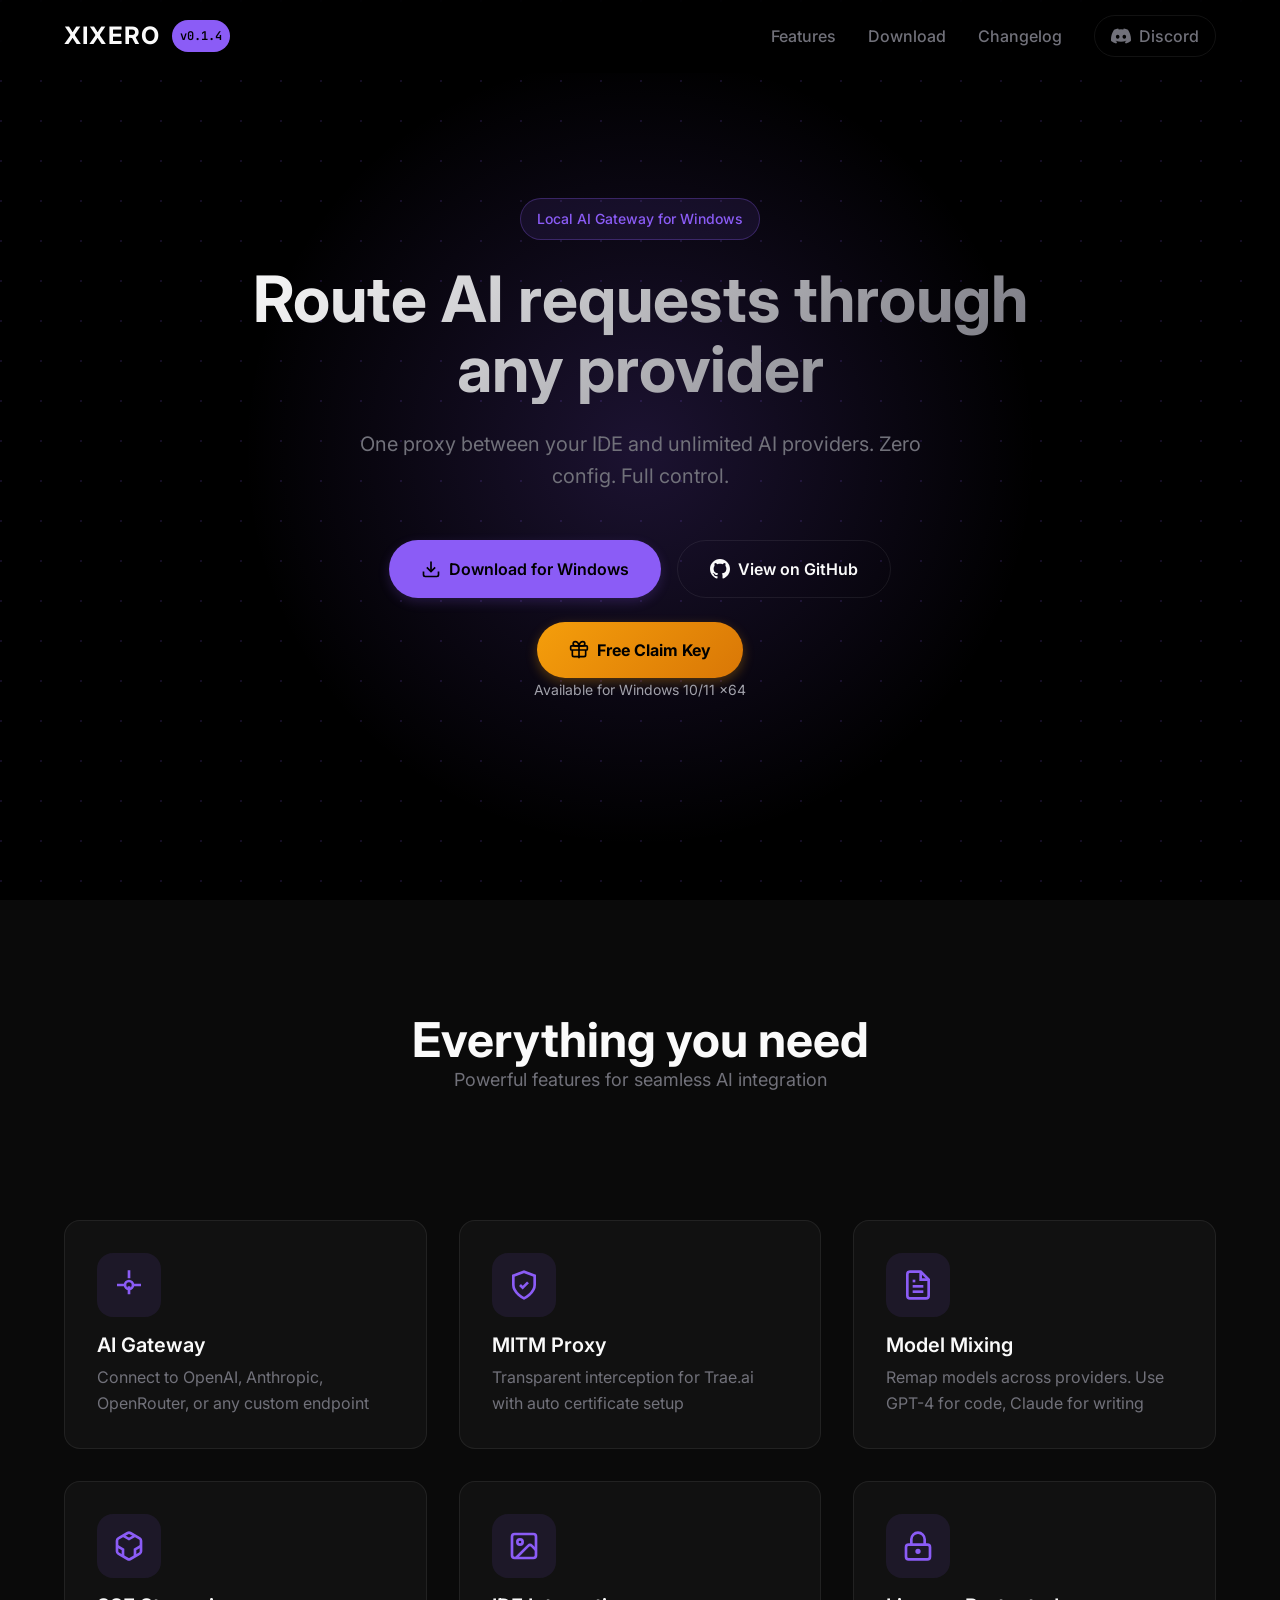
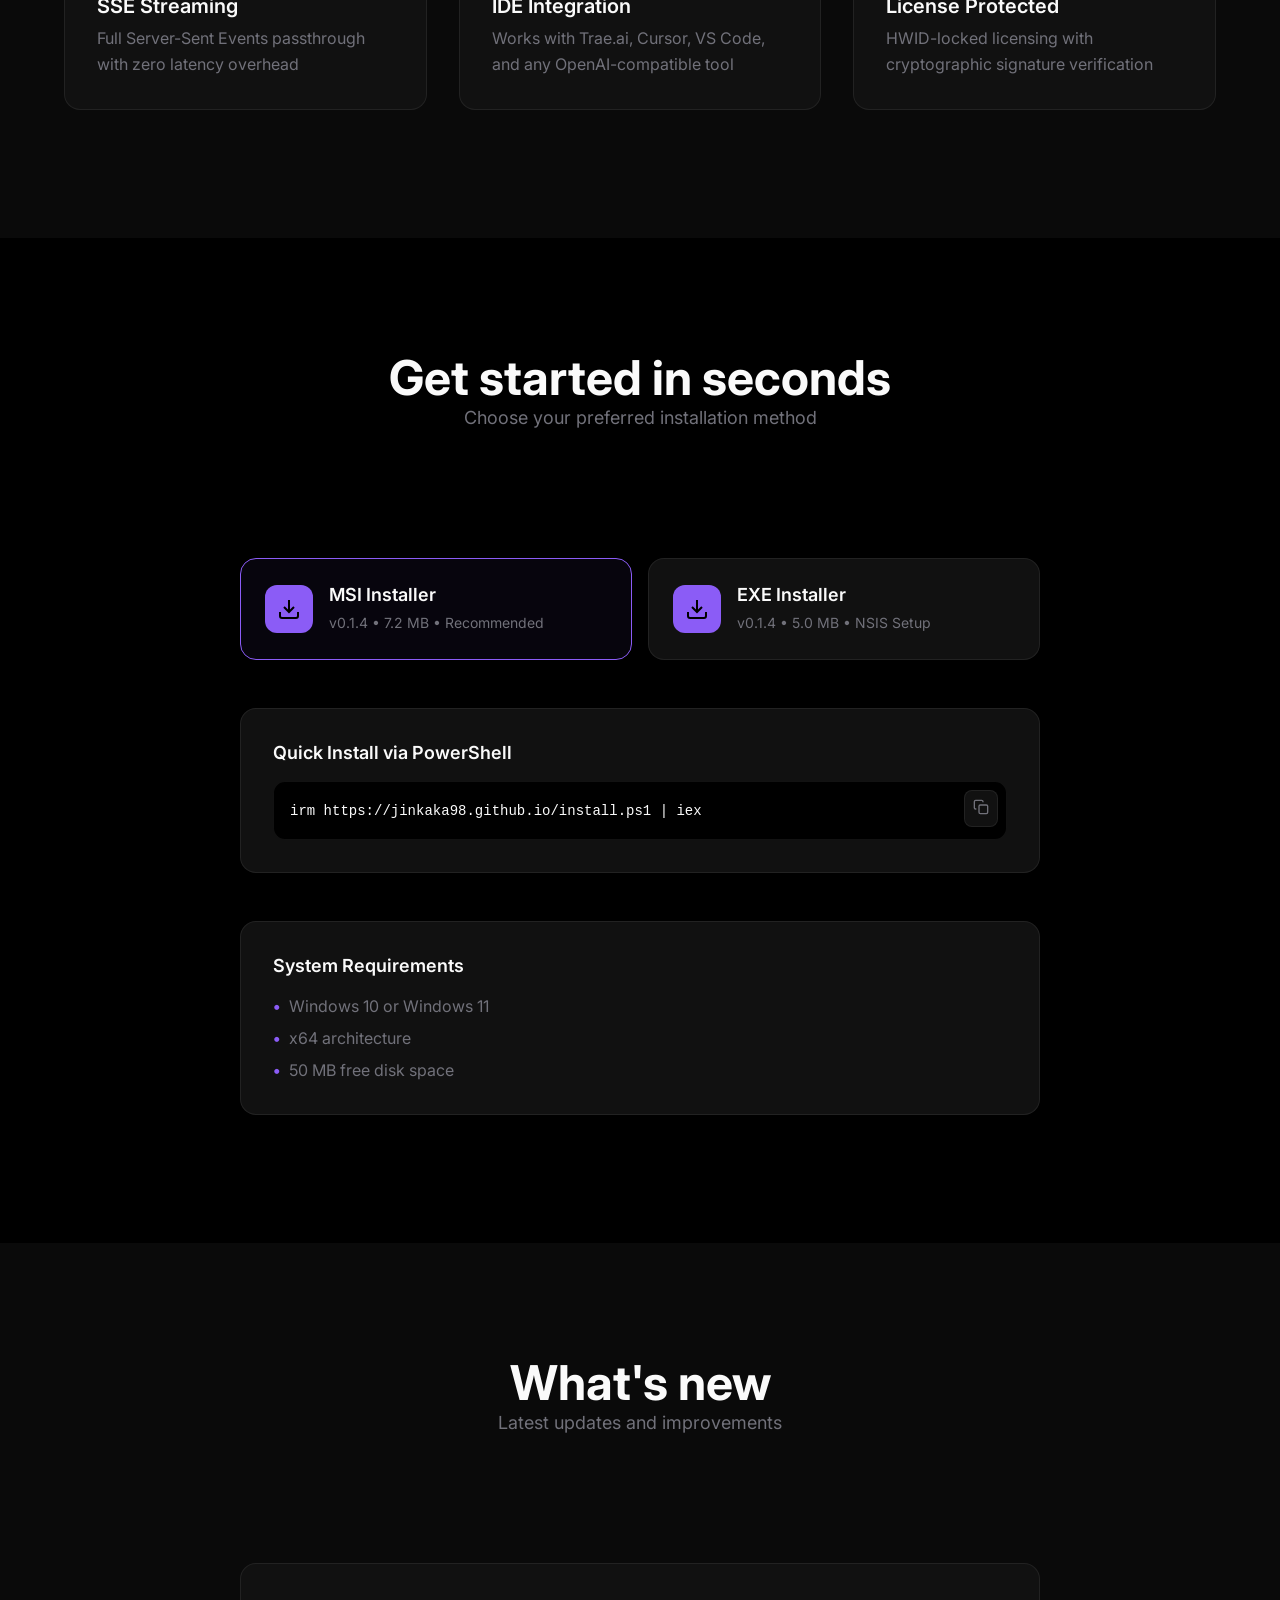
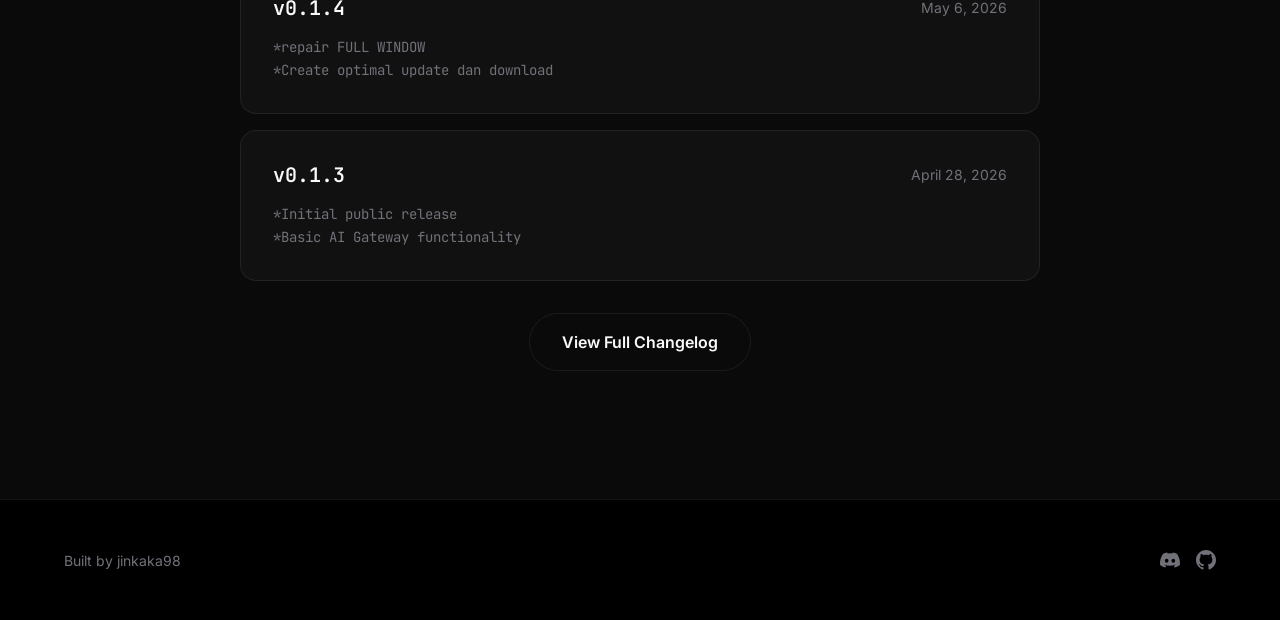
==== commit d0ed480c: "up" ====
--- a/index.html
+++ b/index.html
@@ -31,8 +31,8 @@
             
             <div class="nav-menu" id="nav-menu">
                 <a href="#features" class="nav-link">Features</a>
-                <a href="#download" class="nav-link">Download</a>
-                <a href="#changelog" class="nav-link">Changelog</a>
+                <a href="download.html" class="nav-link">Download</a>
+                <a href="changelog.html" class="nav-link">Changelog</a>
                 <a href="https://discord.gg/TFErxnnEfY" class="nav-link nav-link-discord" target="_blank" rel="noopener" aria-label="Join Discord community">
                     <svg width="20" height="20" viewBox="0 0 24 24" fill="currentColor" aria-hidden="true">
                         <path d="M20.317 4.37a19.791 19.791 0 0 0-4.885-1.515a.074.074 0 0 0-.079.037c-.21.375-.444.864-.608 1.25a18.27 18.27 0 0 0-5.487 0a12.64 12.64 0 0 0-.617-1.25a.077.077 0 0 0-.079-.037A19.736 19.736 0 0 0 3.677 4.37a.07.07 0 0 0-.032.027C.533 9.046-.32 13.58.099 18.057a.082.082 0 0 0 .031.057a19.9 19.9 0 0 0 5.993 3.03a.078.078 0 0 0 .084-.028a14.09 14.09 0 0 0 1.226-1.994a.076.076 0 0 0-.041-.106a13.107 13.107 0 0 1-1.872-.892a.077.077 0 0 1-.008-.128a10.2 10.2 0 0 0 .372-.292a.074.074 0 0 1 .077-.01c3.928 1.793 8.18 1.793 12.062 0a.074.074 0 0 1 .078.01c.12.098.246.198.373.292a.077.077 0 0 1-.006.127a12.299 12.299 0 0 1-1.873.892a.077.077 0 0 0-.041.107c.36.698.772 1.362 1.225 1.993a.076.076 0 0 0 .084.028a19.839 19.839 0 0 0 6.002-3.03a.077.077 0 0 0 .032-.054c.5-5.177-.838-9.674-3.549-13.66a.061.061 0 0 0-.031-.03zM8.02 15.33c-1.183 0-2.157-1.085-2.157-2.419c0-1.333.956-2.419 2.157-2.419c1.21 0 2.176 1.096 2.157 2.42c0 1.333-.956 2.418-2.157 2.418zm7.975 0c-1.183 0-2.157-1.085-2.157-2.419c0-1.333.955-2.419 2.157-2.419c1.21 0 2.176 1.096 2.157 2.42c0 1.333-.946 2.418-2.157 2.418z"/>
@@ -69,7 +69,7 @@
                         One proxy between your IDE and unlimited AI providers. Zero config. Full control.
                     </p>
                     <div class="hero-actions" data-reveal>
-                        <a href="#download" class="btn btn-primary">
+                        <a href="download.html" class="btn btn-primary">
                             <svg width="20" height="20" viewBox="0 0 24 24" fill="none" stroke="currentColor" stroke-width="2" aria-hidden="true">
                                 <path d="M21 15v4a2 2 0 0 1-2 2H5a2 2 0 0 1-2-2v-4"/>
                                 <polyline points="7,10 12,15 17,10"/>
@@ -82,6 +82,18 @@
                                 <path d="M12 0c-6.626 0-12 5.373-12 12 0 5.302 3.438 9.8 8.207 11.387.599.111.793-.261.793-.577v-2.234c-3.338.726-4.033-1.416-4.033-1.416-.546-1.387-1.333-1.756-1.333-1.756-1.089-.745.083-.729.083-.729 1.205.084 1.839 1.237 1.839 1.237 1.07 1.834 2.807 1.304 3.492.997.107-.775.418-1.305.762-1.604-2.665-.305-5.467-1.334-5.467-5.931 0-1.311.469-2.381 1.236-3.221-.124-.303-.535-1.524.117-3.176 0 0 1.008-.322 3.301 1.23.957-.266 1.983-.399 3.003-.404 1.02.005 2.047.138 3.006.404 2.291-1.552 3.297-1.23 3.297-1.23.653 1.653.242 2.874.118 3.176.77.84 1.235 1.911 1.235 3.221 0 4.609-2.807 5.624-5.479 5.921.43.372.823 1.102.823 2.222v3.293c0 .319.192.694.801.576 4.765-1.589 8.199-6.086 8.199-11.386 0-6.627-5.373-12-12-12z"/>
                             </svg>
                             View on GitHub
+                        </a>
+                    </div>
+                    <div class="hero-claim" data-reveal>
+                        <a href="claim.html" class="btn btn-claim">
+                            <svg width="20" height="20" viewBox="0 0 24 24" fill="none" stroke="currentColor" stroke-width="2" aria-hidden="true">
+                                <path d="M20 12v6a2 2 0 0 1-2 2H6a2 2 0 0 1-2-2v-6"/>
+                                <rect x="2" y="7" width="20" height="5" rx="1"/>
+                                <path d="M12 22V7"/>
+                                <path d="M12 7H7.5a2.5 2.5 0 0 1 0-5C11 2 12 7 12 7z"/>
+                                <path d="M12 7h4.5a2.5 2.5 0 0 0 0-5C13 2 12 7 12 7z"/>
+                            </svg>
+                            Free Claim Key
                         </a>
                     </div>
                     <div class="hero-note" data-reveal>
@@ -240,7 +252,7 @@
             </div>
         </section>
 
-        <!-- Changelog Section -->
+        <!-- Changelog Section (Preview) -->
         <section class="changelog" id="changelog">
             <div class="container">
                 <div class="section-header" data-reveal>
@@ -249,6 +261,9 @@
                 </div>
                 <div class="changelog-content" id="changelog-content" data-reveal>
                     <!-- Dynamically loaded -->
+                </div>
+                <div style="text-align:center;margin-top:32px;" data-reveal>
+                    <a href="changelog.html" class="btn btn-secondary">View Full Changelog</a>
                 </div>
             </div>
         </section>
--- a/style.css
+++ b/style.css
@@ -801,4 +801,407 @@
     --color-border: rgba(255, 255, 255, 0.3);
     --color-border-hover: rgba(255, 255, 255, 0.5);
   }
+}
+
+/* ═══════════════════════════════════════════════════
+   Page Hero (for sub-pages: changelog, download)
+   ═══════════════════════════════════════════════════ */
+.page-hero {
+  padding-top: calc(72px + var(--space-16));
+  padding-bottom: var(--space-13);
+  background: var(--color-surface-muted);
+  border-bottom: 1px solid var(--color-border);
+}
+
+.page-hero-content {
+  text-align: center;
+  max-width: 700px;
+  margin: 0 auto;
+}
+
+.page-hero-title {
+  font-size: clamp(2rem, 5vw, 3rem);
+  font-weight: 700;
+  margin-bottom: var(--space-7);
+  color: var(--color-text-primary);
+}
+
+.page-hero-subtitle {
+  font-size: 1.125rem;
+  color: var(--color-text-secondary);
+  line-height: 1.6;
+}
+
+/* ═══════════════════════════════════════════════════
+   Changelog Page Styles
+   ═══════════════════════════════════════════════════ */
+.changelog-page {
+  padding: var(--space-13) 0 var(--space-16);
+}
+
+.changelog-list {
+  max-width: 800px;
+  margin: 0 auto;
+  display: flex;
+  flex-direction: column;
+  gap: var(--space-7);
+}
+
+.changelog-loading {
+  text-align: center;
+  color: var(--color-text-secondary);
+  padding: var(--space-12);
+}
+
+.changelog-item + .changelog-item {
+  /* spacing handled by gap */
+}
+
+.changelog-version-row {
+  display: flex;
+  align-items: center;
+  gap: var(--space-4);
+}
+
+.changelog-badge {
+  display: inline-block;
+  padding: var(--space-1) var(--space-4);
+  border-radius: var(--radius-full);
+  font-size: 0.7rem;
+  font-weight: 600;
+  text-transform: uppercase;
+  letter-spacing: 0.05em;
+}
+
+.changelog-badge-latest {
+  background: rgba(139, 92, 246, 0.15);
+  color: var(--color-accent);
+  border: 1px solid rgba(139, 92, 246, 0.3);
+}
+
+.changelog-badge-critical {
+  background: rgba(239, 68, 68, 0.15);
+  color: #ef4444;
+  border: 1px solid rgba(239, 68, 68, 0.3);
+}
+
+.changelog-meta {
+  margin-top: var(--space-7);
+  padding-top: var(--space-7);
+  border-top: 1px solid var(--color-border);
+  color: var(--color-text-tertiary);
+  font-size: 0.8rem;
+}
+
+/* ═══════════════════════════════════════════════════
+   Download Page Styles
+   ═══════════════════════════════════════════════════ */
+.download-page {
+  padding: var(--space-13) 0 var(--space-16);
+}
+
+.download-version-card {
+  display: flex;
+  align-items: center;
+  justify-content: space-between;
+  background: var(--color-surface-card);
+  border: 1px solid var(--color-accent);
+  border-radius: var(--radius-lg);
+  padding: var(--space-9);
+  margin-bottom: var(--space-10);
+}
+
+.download-version-info {
+  display: flex;
+  align-items: center;
+  gap: var(--space-7);
+}
+
+.download-version-label {
+  color: var(--color-text-secondary);
+  font-size: 0.875rem;
+}
+
+.download-version-number {
+  font-family: var(--font-mono);
+  font-size: 1.5rem;
+  font-weight: 700;
+  color: var(--color-accent);
+}
+
+.download-version-date {
+  color: var(--color-text-secondary);
+  font-size: 0.875rem;
+}
+
+.download-latest-changes {
+  background: var(--color-surface-card);
+  border: 1px solid var(--color-border);
+  border-radius: var(--radius-lg);
+  padding: var(--space-10);
+  margin-top: var(--space-10);
+}
+
+.download-changelog-link {
+  display: inline-block;
+  margin-top: var(--space-7);
+  color: var(--color-accent);
+  text-decoration: none;
+  font-weight: 500;
+  font-size: 0.875rem;
+  transition: color var(--motion-fast);
+}
+
+.download-changelog-link:hover {
+  color: var(--color-accent-hover);
+}
+
+@media (max-width: 768px) {
+  .download-version-card {
+    flex-direction: column;
+    align-items: flex-start;
+    gap: var(--space-4);
+  }
+}
+
+/* ═══════════════════════════════════════════════════
+   Hero Claim Button
+   ═══════════════════════════════════════════════════ */
+.hero-claim {
+  margin-top: var(--space-7);
+  display: flex;
+  justify-content: center;
+}
+
+.btn-claim {
+  background: linear-gradient(135deg, #f59e0b, #d97706);
+  color: #000;
+  box-shadow: 0 4px 12px rgba(245, 158, 11, 0.3);
+  font-weight: 700;
+}
+
+.btn-claim:hover {
+  background: linear-gradient(135deg, #fbbf24, #f59e0b);
+  transform: translateY(-2px);
+  box-shadow: 0 8px 24px rgba(245, 158, 11, 0.4);
+}
+
+/* ═══════════════════════════════════════════════════
+   Claim Page Styles
+   ═══════════════════════════════════════════════════ */
+.claim-section {
+  padding: var(--space-13) 0 var(--space-16);
+}
+
+.claim-card {
+  max-width: 560px;
+  margin: 0 auto;
+  background: var(--color-surface-card);
+  border: 1px solid var(--color-border);
+  border-radius: var(--radius-xl);
+  padding: var(--space-13);
+  text-align: center;
+}
+
+.claim-state {
+  display: flex;
+  flex-direction: column;
+  align-items: center;
+  gap: var(--space-7);
+}
+
+.claim-spinner {
+  width: 32px;
+  height: 32px;
+  border: 3px solid var(--color-border);
+  border-top-color: var(--color-accent);
+  border-radius: 50%;
+  animation: spin 0.8s linear infinite;
+}
+
+@keyframes spin {
+  to { transform: rotate(360deg); }
+}
+
+.claim-state-text {
+  color: var(--color-text-secondary);
+  font-size: 0.875rem;
+}
+
+.claim-stock-badge {
+  display: inline-flex;
+  align-items: center;
+  gap: var(--space-4);
+  background: rgba(16, 185, 129, 0.1);
+  border: 1px solid rgba(16, 185, 129, 0.3);
+  color: #10b981;
+  padding: var(--space-4) var(--space-7);
+  border-radius: var(--radius-full);
+  font-size: 0.875rem;
+  font-weight: 600;
+}
+
+.claim-title {
+  font-size: 1.5rem;
+  font-weight: 700;
+  color: var(--color-text-primary);
+}
+
+.claim-description {
+  color: var(--color-text-secondary);
+  font-size: 0.9rem;
+  line-height: 1.6;
+  max-width: 400px;
+}
+
+.claim-info-grid {
+  display: grid;
+  grid-template-columns: repeat(3, 1fr);
+  gap: var(--space-4);
+  width: 100%;
+  margin: var(--space-4) 0;
+}
+
+.claim-info-item {
+  background: var(--color-surface-muted);
+  border: 1px solid var(--color-border);
+  border-radius: var(--radius-md);
+  padding: var(--space-6);
+  display: flex;
+  flex-direction: column;
+  gap: var(--space-2);
+}
+
+.claim-info-label {
+  font-size: 0.7rem;
+  text-transform: uppercase;
+  letter-spacing: 0.05em;
+  color: var(--color-text-tertiary);
+}
+
+.claim-info-value {
+  font-size: 0.875rem;
+  font-weight: 600;
+  color: var(--color-text-primary);
+}
+
+.claim-btn {
+  display: inline-flex;
+  align-items: center;
+  gap: var(--space-4);
+  padding: var(--space-7) var(--space-10);
+  background: linear-gradient(135deg, #f59e0b, #d97706);
+  color: #000;
+  font-weight: 700;
+  font-size: 1rem;
+  border-radius: var(--radius-full);
+  text-decoration: none;
+  transition: all var(--motion-fast);
+  cursor: pointer;
+  border: none;
+  font-family: inherit;
+  box-shadow: 0 4px 12px rgba(245, 158, 11, 0.3);
+}
+
+.claim-btn:hover {
+  background: linear-gradient(135deg, #fbbf24, #f59e0b);
+  transform: translateY(-2px);
+  box-shadow: 0 8px 24px rgba(245, 158, 11, 0.4);
+}
+
+.claim-btn-secondary {
+  background: transparent;
+  color: var(--color-text-primary);
+  border: 1px solid var(--color-border);
+  box-shadow: none;
+}
+
+.claim-btn-secondary:hover {
+  background: var(--color-surface-muted);
+  border-color: var(--color-border-hover);
+  box-shadow: none;
+}
+
+.claim-note {
+  font-size: 0.75rem;
+  color: var(--color-text-tertiary);
+  max-width: 320px;
+}
+
+.claim-success-icon {
+  width: 64px;
+  height: 64px;
+  background: rgba(16, 185, 129, 0.1);
+  border-radius: 50%;
+  display: flex;
+  align-items: center;
+  justify-content: center;
+  color: #10b981;
+}
+
+.claim-empty-icon {
+  width: 64px;
+  height: 64px;
+  background: rgba(245, 158, 11, 0.1);
+  border-radius: 50%;
+  display: flex;
+  align-items: center;
+  justify-content: center;
+  color: #f59e0b;
+}
+
+.claim-key-display {
+  display: flex;
+  align-items: center;
+  gap: var(--space-4);
+  background: var(--color-surface-base);
+  border: 1px solid var(--color-accent);
+  border-radius: var(--radius-md);
+  padding: var(--space-7) var(--space-9);
+}
+
+.claim-key-display code {
+  font-family: var(--font-mono);
+  font-size: 1.1rem;
+  font-weight: 600;
+  color: var(--color-accent);
+  letter-spacing: 0.02em;
+}
+
+.claim-copy-btn {
+  background: var(--color-surface-card);
+  border: 1px solid var(--color-border);
+  border-radius: var(--radius-sm);
+  padding: var(--space-4);
+  color: var(--color-text-secondary);
+  cursor: pointer;
+  transition: all var(--motion-fast);
+}
+
+.claim-copy-btn:hover {
+  background: var(--color-accent);
+  color: var(--color-surface-base);
+  border-color: var(--color-accent);
+}
+
+.claim-expiry-note {
+  display: flex;
+  align-items: center;
+  gap: var(--space-3);
+  font-size: 0.8rem;
+  color: var(--color-text-tertiary);
+}
+
+@media (max-width: 768px) {
+  .claim-card {
+    padding: var(--space-9);
+  }
+
+  .claim-info-grid {
+    grid-template-columns: 1fr;
+  }
+
+  .claim-key-display code {
+    font-size: 0.85rem;
+  }
 }
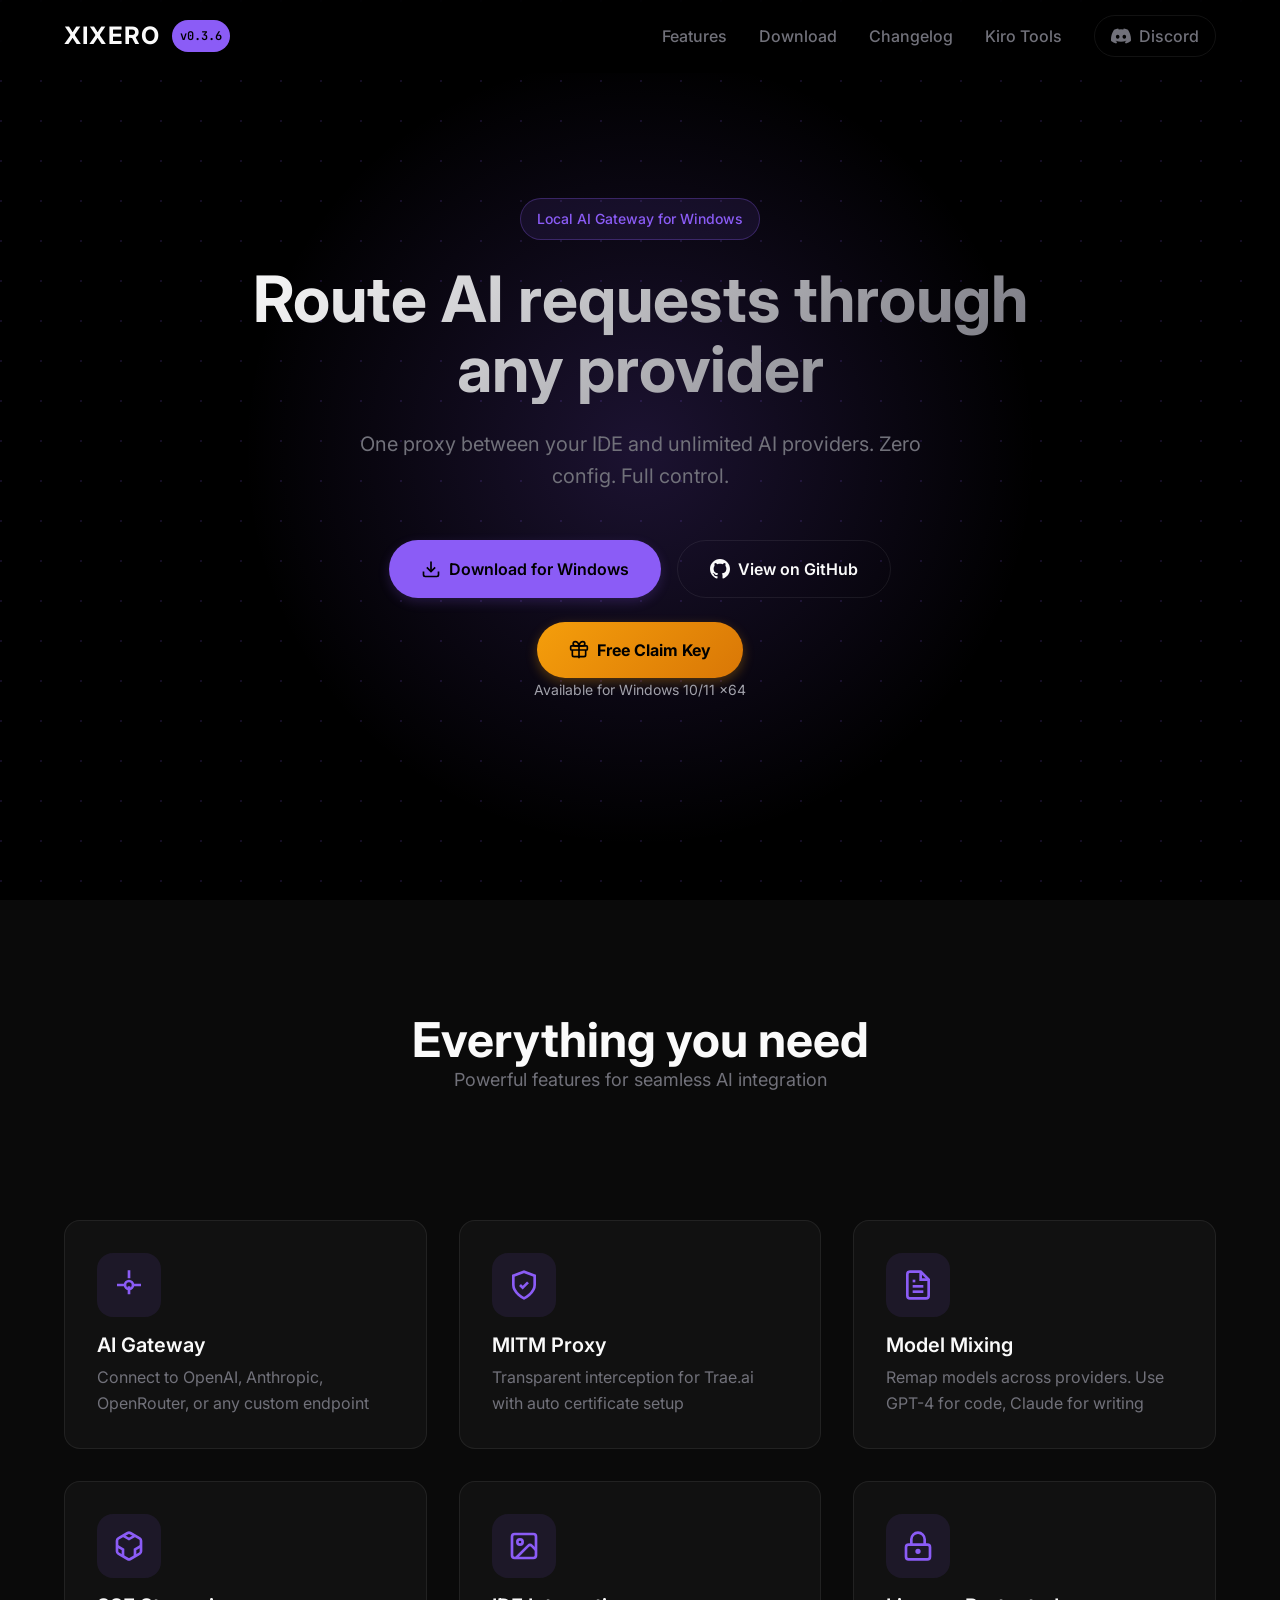
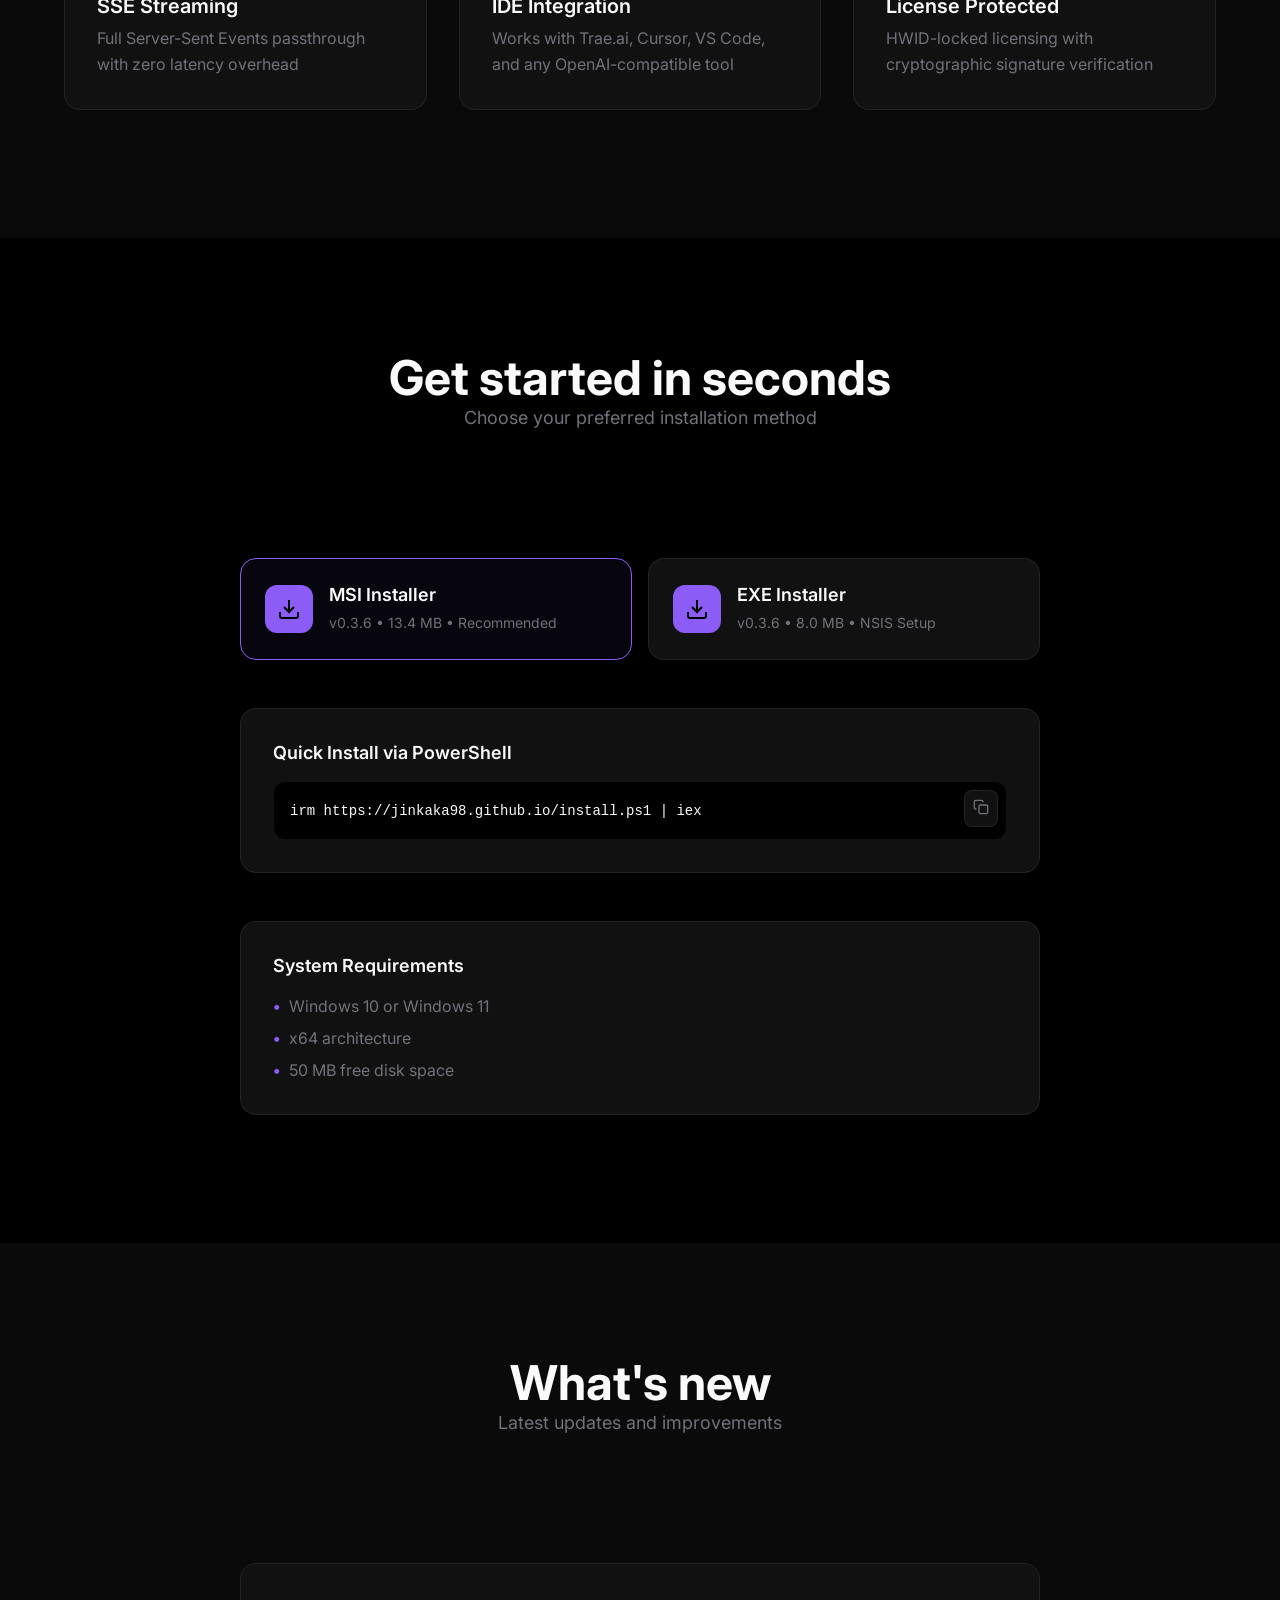
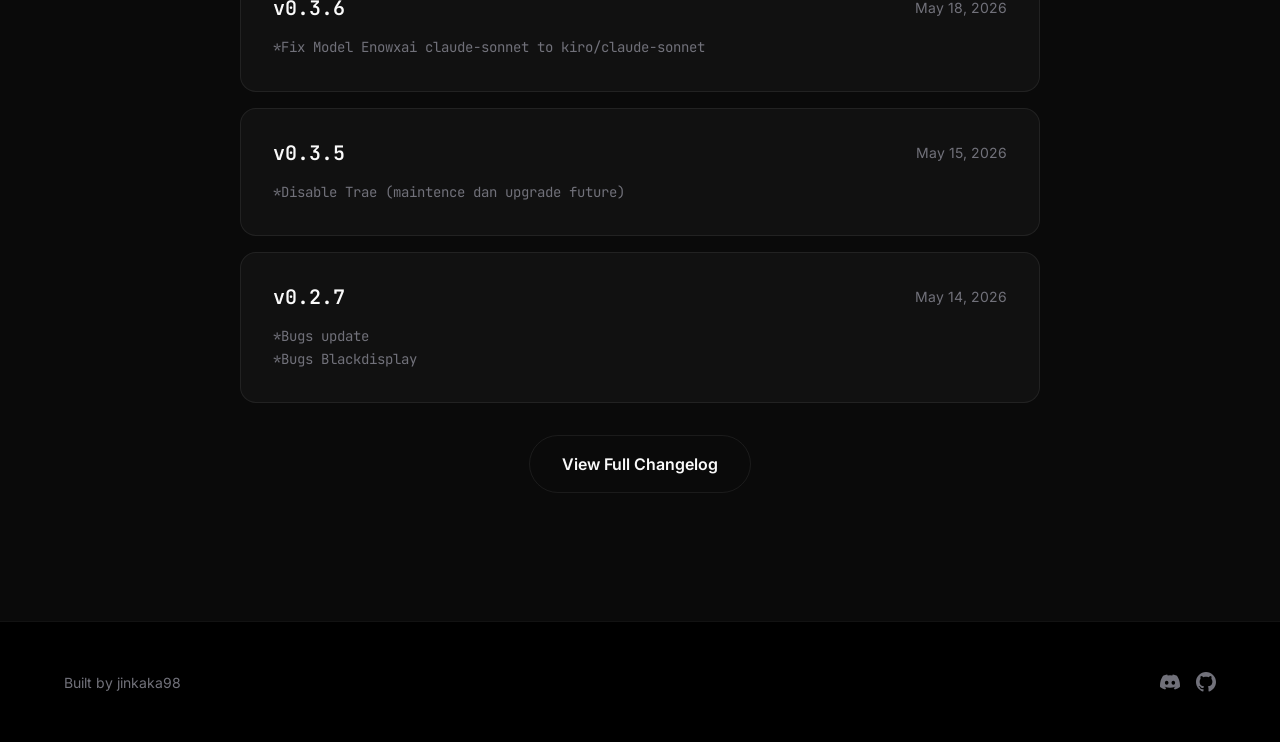
==== commit bf272838: "up up" ====
--- a/index.html
+++ b/index.html
@@ -33,6 +33,7 @@
                 <a href="#features" class="nav-link">Features</a>
                 <a href="download.html" class="nav-link">Download</a>
                 <a href="changelog.html" class="nav-link">Changelog</a>
+                <a href="kiro-tools/" class="nav-link">Kiro Tools</a>
                 <a href="https://discord.gg/TFErxnnEfY" class="nav-link nav-link-discord" target="_blank" rel="noopener" aria-label="Join Discord community">
                     <svg width="20" height="20" viewBox="0 0 24 24" fill="currentColor" aria-hidden="true">
                         <path d="M20.317 4.37a19.791 19.791 0 0 0-4.885-1.515a.074.074 0 0 0-.079.037c-.21.375-.444.864-.608 1.25a18.27 18.27 0 0 0-5.487 0a12.64 12.64 0 0 0-.617-1.25a.077.077 0 0 0-.079-.037A19.736 19.736 0 0 0 3.677 4.37a.07.07 0 0 0-.032.027C.533 9.046-.32 13.58.099 18.057a.082.082 0 0 0 .031.057a19.9 19.9 0 0 0 5.993 3.03a.078.078 0 0 0 .084-.028a14.09 14.09 0 0 0 1.226-1.994a.076.076 0 0 0-.041-.106a13.107 13.107 0 0 1-1.872-.892a.077.077 0 0 1-.008-.128a10.2 10.2 0 0 0 .372-.292a.074.074 0 0 1 .077-.01c3.928 1.793 8.18 1.793 12.062 0a.074.074 0 0 1 .078.01c.12.098.246.198.373.292a.077.077 0 0 1-.006.127a12.299 12.299 0 0 1-1.873.892a.077.077 0 0 0-.041.107c.36.698.772 1.362 1.225 1.993a.076.076 0 0 0 .084.028a19.839 19.839 0 0 0 6.002-3.03a.077.077 0 0 0 .032-.054c.5-5.177-.838-9.674-3.549-13.66a.061.061 0 0 0-.031-.03zM8.02 15.33c-1.183 0-2.157-1.085-2.157-2.419c0-1.333.956-2.419 2.157-2.419c1.21 0 2.176 1.096 2.157 2.42c0 1.333-.956 2.418-2.157 2.418zm7.975 0c-1.183 0-2.157-1.085-2.157-2.419c0-1.333.955-2.419 2.157-2.419c1.21 0 2.176 1.096 2.157 2.42c0 1.333-.946 2.418-2.157 2.418z"/>
